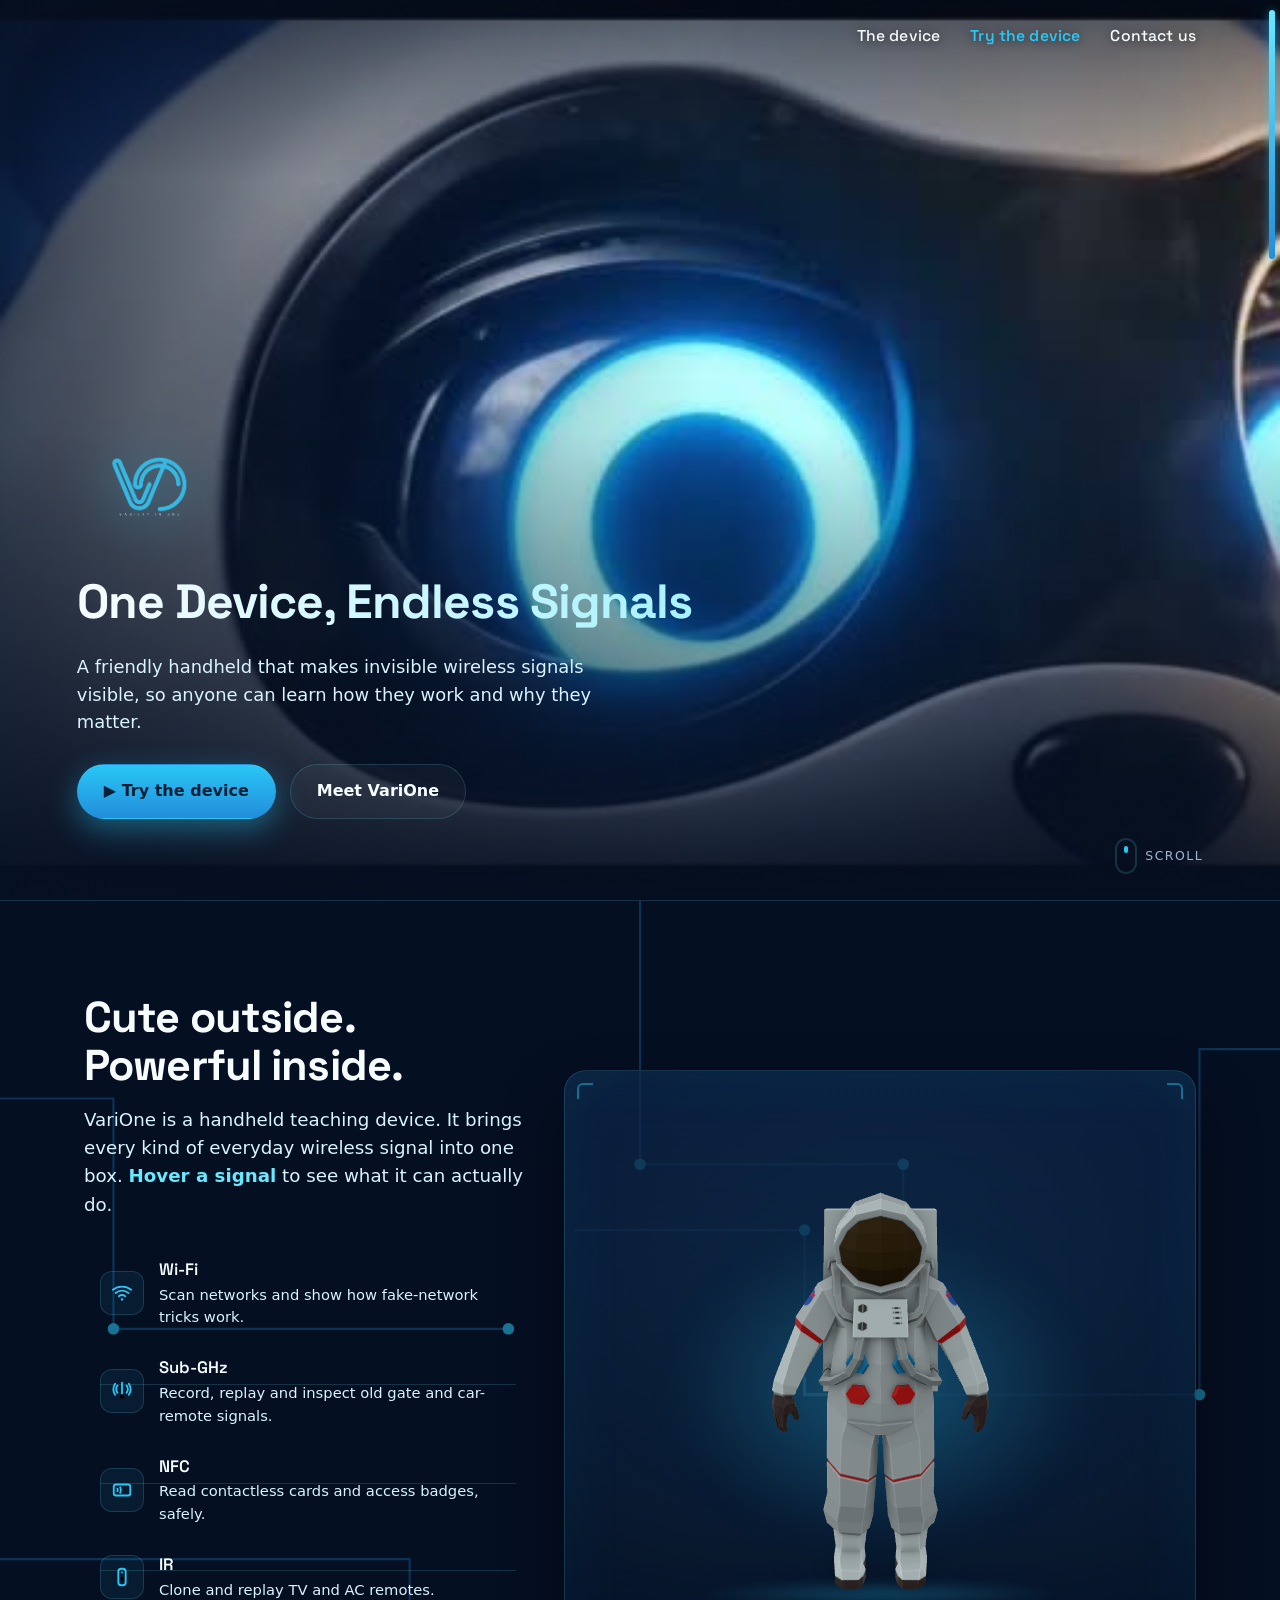
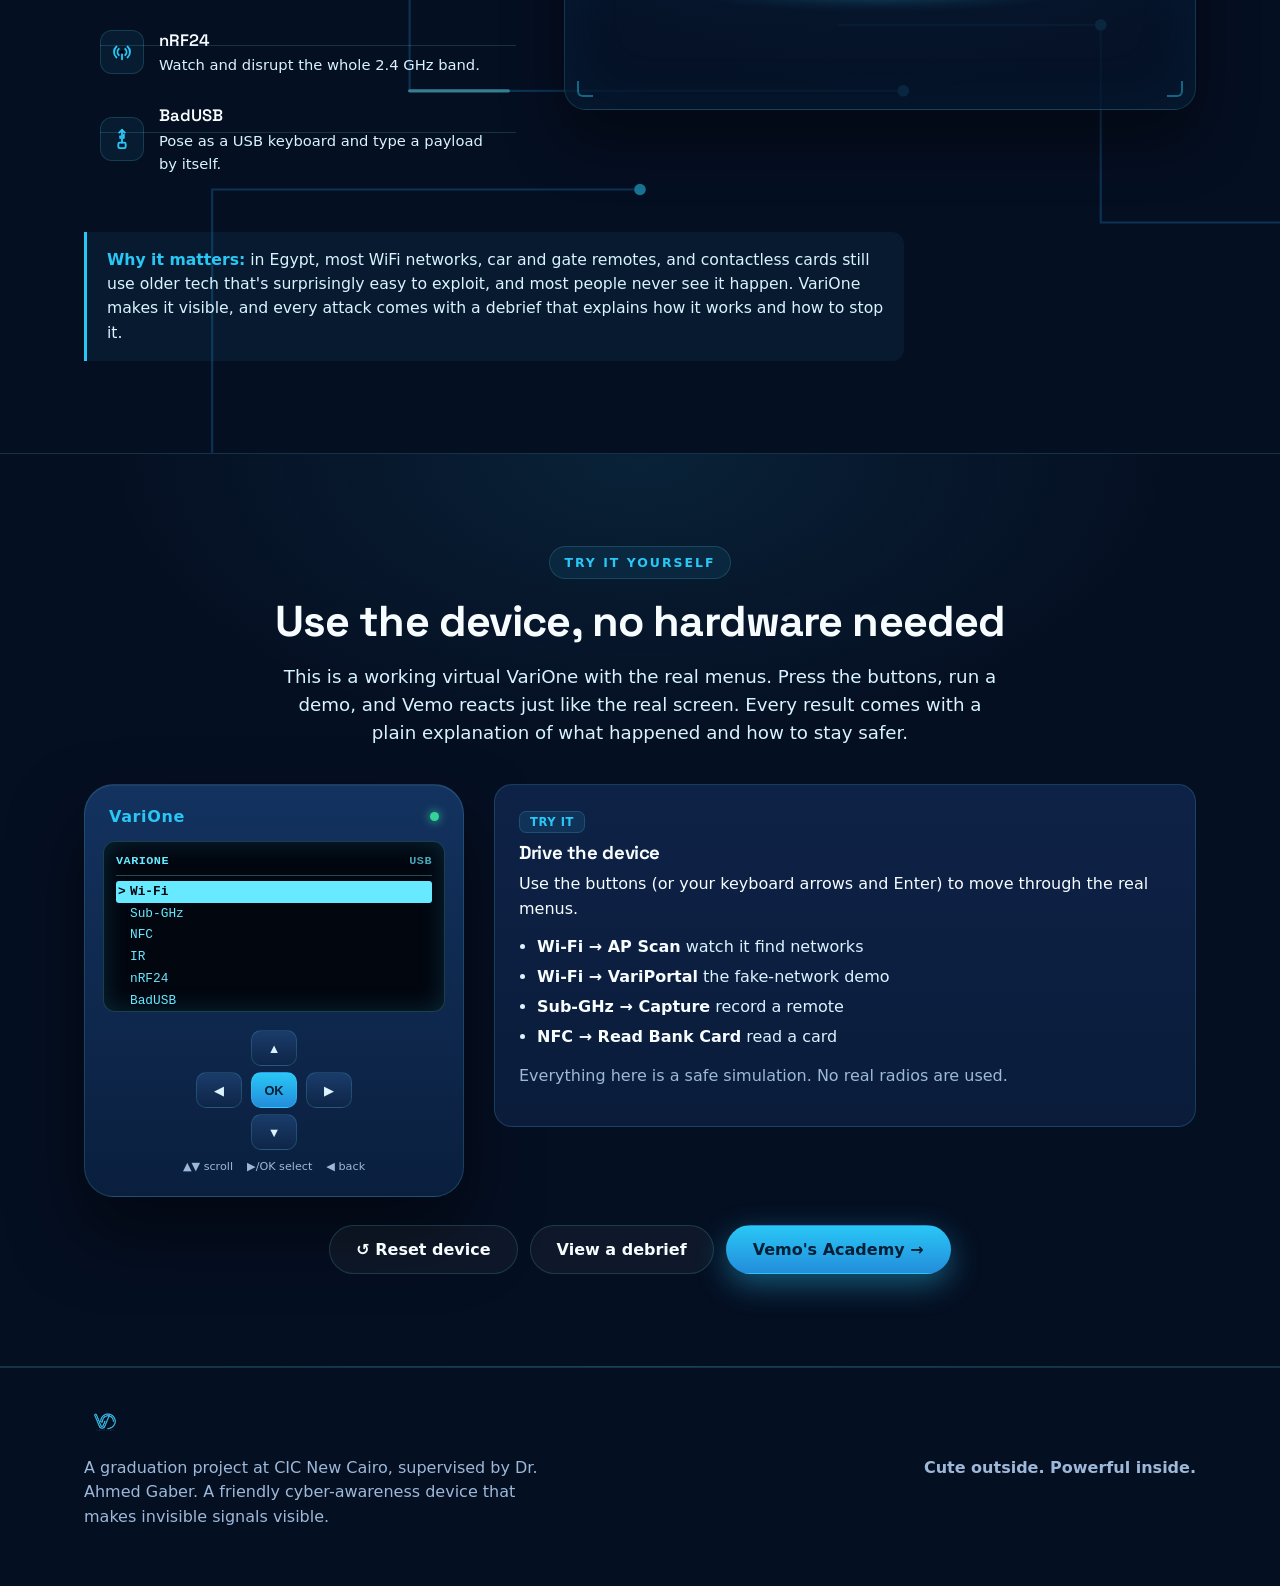
==== index.html @ 0b4d8aa4 "Meet: taller display-case box (640px) so hover panels (Sub-GHz 6 tools) fit cleanly Co-Authored-By: " ====
<!doctype html>
<html lang="en">
  <head>
    <meta charset="UTF-8" />
    <link rel="icon" type="image/png" href="./assets/logo.png" />
    <meta name="viewport" content="width=device-width, initial-scale=1.0" />
    <meta name="description" content="VariOne — a friendly cyber-awareness handheld that makes invisible wireless signals visible. Try the interactive device." />
    <title>VariOne — One Device, Endless Signals</title>
    <script type="module" crossorigin src="./assets/index-CV9FOtAX.js"></script>
    <link rel="stylesheet" crossorigin href="./assets/index-BhIUxTAB.css">
  </head>
  <body>
    <div id="root"></div>
  </body>
</html>
---- assets/index-BhIUxTAB.css ----
@font-face{font-family:Space Grotesk;font-style:normal;font-display:swap;font-weight:400;src:url(./space-grotesk-vietnamese-400-normal-B7xT_GF5.woff2)format("woff2"),url(./space-grotesk-vietnamese-400-normal-BIWiOVfw.woff)format("woff");unicode-range:U+102-103,U+110-111,U+128-129,U+168-169,U+1A0-1A1,U+1AF-1B0,U+300-301,U+303-304,U+308-309,U+323,U+329,U+1EA0-1EF9,U+20AB}@font-face{font-family:Space Grotesk;font-style:normal;font-display:swap;font-weight:400;src:url(./space-grotesk-latin-ext-400-normal-CfP_5XZW.woff2)format("woff2"),url(./space-grotesk-latin-ext-400-normal-DRPE3kg4.woff)format("woff");unicode-range:U+100-2BA,U+2BD-2C5,U+2C7-2CC,U+2CE-2D7,U+2DD-2FF,U+304,U+308,U+329,U+1D00-1DBF,U+1E00-1E9F,U+1EF2-1EFF,U+2020,U+20A0-20AB,U+20AD-20C0,U+2113,U+2C60-2C7F,U+A720-A7FF}@font-face{font-family:Space Grotesk;font-style:normal;font-display:swap;font-weight:400;src:url(./space-grotesk-latin-400-normal-CJ-V5oYT.woff2)format("woff2"),url(./space-grotesk-latin-400-normal-BnQMeOim.woff)format("woff");unicode-range:U+??,U+131,U+152-153,U+2BB-2BC,U+2C6,U+2DA,U+2DC,U+304,U+308,U+329,U+2000-206F,U+20AC,U+2122,U+2191,U+2193,U+2212,U+2215,U+FEFF,U+FFFD}@font-face{font-family:Space Grotesk;font-style:normal;font-display:swap;font-weight:500;src:url(./space-grotesk-vietnamese-500-normal-BmEvtly_.woff2)format("woff2"),url(./space-grotesk-vietnamese-500-normal-BTqKIpxg.woff)format("woff");unicode-range:U+102-103,U+110-111,U+128-129,U+168-169,U+1A0-1A1,U+1AF-1B0,U+300-301,U+303-304,U+308-309,U+323,U+329,U+1EA0-1EF9,U+20AB}@font-face{font-family:Space Grotesk;font-style:normal;font-display:swap;font-weight:500;src:url(./space-grotesk-latin-ext-500-normal-DUe3BAxM.woff2)format("woff2"),url(./space-grotesk-latin-ext-500-normal-3dgZTiw9.woff)format("woff");unicode-range:U+100-2BA,U+2BD-2C5,U+2C7-2CC,U+2CE-2D7,U+2DD-2FF,U+304,U+308,U+329,U+1D00-1DBF,U+1E00-1E9F,U+1EF2-1EFF,U+2020,U+20A0-20AB,U+20AD-20C0,U+2113,U+2C60-2C7F,U+A720-A7FF}@font-face{font-family:Space Grotesk;font-style:normal;font-display:swap;font-weight:500;src:url(./space-grotesk-latin-500-normal-lFbtlQH6.woff2)format("woff2"),url(./space-grotesk-latin-500-normal-CNSSEhBt.woff)format("woff");unicode-range:U+??,U+131,U+152-153,U+2BB-2BC,U+2C6,U+2DA,U+2DC,U+304,U+308,U+329,U+2000-206F,U+20AC,U+2122,U+2191,U+2193,U+2212,U+2215,U+FEFF,U+FFFD}@font-face{font-family:Space Grotesk;font-style:normal;font-display:swap;font-weight:600;src:url(./space-grotesk-vietnamese-600-normal-DUi7WF5p.woff2)format("woff2"),url(./space-grotesk-vietnamese-600-normal-D6zpsUhD.woff)format("woff");unicode-range:U+102-103,U+110-111,U+128-129,U+168-169,U+1A0-1A1,U+1AF-1B0,U+300-301,U+303-304,U+308-309,U+323,U+329,U+1EA0-1EF9,U+20AB}@font-face{font-family:Space Grotesk;font-style:normal;font-display:swap;font-weight:600;src:url(./space-grotesk-latin-ext-600-normal-DxxdqCpr.woff2)format("woff2"),url(./space-grotesk-latin-ext-600-normal-VcznFIpX.woff)format("woff");unicode-range:U+100-2BA,U+2BD-2C5,U+2C7-2CC,U+2CE-2D7,U+2DD-2FF,U+304,U+308,U+329,U+1D00-1DBF,U+1E00-1E9F,U+1EF2-1EFF,U+2020,U+20A0-20AB,U+20AD-20C0,U+2113,U+2C60-2C7F,U+A720-A7FF}@font-face{font-family:Space Grotesk;font-style:normal;font-display:swap;font-weight:600;src:url(./space-grotesk-latin-600-normal-DjKNqYRj.woff2)format("woff2"),url(./space-grotesk-latin-600-normal-BflQw4A9.woff)format("woff");unicode-range:U+??,U+131,U+152-153,U+2BB-2BC,U+2C6,U+2DA,U+2DC,U+304,U+308,U+329,U+2000-206F,U+20AC,U+2122,U+2191,U+2193,U+2212,U+2215,U+FEFF,U+FFFD}@font-face{font-family:Space Grotesk;font-style:normal;font-display:swap;font-weight:700;src:url(./space-grotesk-vietnamese-700-normal-DMty7AZE.woff2)format("woff2"),url(./space-grotesk-vietnamese-700-normal-Duxec5Rn.woff)format("woff");unicode-range:U+102-103,U+110-111,U+128-129,U+168-169,U+1A0-1A1,U+1AF-1B0,U+300-301,U+303-304,U+308-309,U+323,U+329,U+1EA0-1EF9,U+20AB}@font-face{font-family:Space Grotesk;font-style:normal;font-display:swap;font-weight:700;src:url(./space-grotesk-latin-ext-700-normal-BQnZhY3m.woff2)format("woff2"),url(./space-grotesk-latin-ext-700-normal-HVCqSBdx.woff)format("woff");unicode-range:U+100-2BA,U+2BD-2C5,U+2C7-2CC,U+2CE-2D7,U+2DD-2FF,U+304,U+308,U+329,U+1D00-1DBF,U+1E00-1E9F,U+1EF2-1EFF,U+2020,U+20A0-20AB,U+20AD-20C0,U+2113,U+2C60-2C7F,U+A720-A7FF}@font-face{font-family:Space Grotesk;font-style:normal;font-display:swap;font-weight:700;src:url(./space-grotesk-latin-700-normal-RjhwGPKo.woff2)format("woff2"),url(./space-grotesk-latin-700-normal-CwsQ-cCU.woff)format("woff");unicode-range:U+??,U+131,U+152-153,U+2BB-2BC,U+2C6,U+2DA,U+2DC,U+304,U+308,U+329,U+2000-206F,U+20AC,U+2122,U+2191,U+2193,U+2212,U+2215,U+FEFF,U+FFFD}:root{--navy:#0b2e63;--visor:#102b5c;--cyan:#29c7f6;--cyan-soft:#67e9ff;--blue:#238ddb;--pale:#d9f3ff;--white:#f7fcff;--bg:#050f22;--bg-2:#0a1c3a;--card:#0e2247;--line:#67e9ff29;--muted:#9db8d8;--ok:#34d399;--bad:#f87171;--warn:#fbbf24;--radius:18px;--maxw:1160px;--font:"Segoe UI", system-ui, -apple-system, Roboto, Helvetica, Arial, sans-serif;--display:"Space Grotesk", "Segoe UI", system-ui, sans-serif;--mono:"Cascadia Code", "Consolas", ui-monospace, monospace}*{box-sizing:border-box}html{scroll-behavior:smooth}body{font-family:var(--font);color:var(--white);background:var(--bg);-webkit-font-smoothing:antialiased;margin:0;line-height:1.55}a{color:var(--cyan);text-decoration:none}a:hover{color:var(--cyan-soft)}h1,h2,h3{font-family:var(--display);letter-spacing:-.02em;margin:0 0 .4em;font-weight:700;line-height:1.12}h1{font-size:clamp(2.4rem,6vw,4.4rem)}h2{font-size:clamp(1.7rem,3.6vw,2.7rem)}p{margin:0 0 1em}.wrap{max-width:var(--maxw);margin:0 auto;padding:0 24px}.section{padding:92px 0;position:relative}.eyebrow{letter-spacing:.16em;text-transform:uppercase;color:var(--cyan);border:1px solid var(--line);background:#29c7f614;border-radius:999px;margin-bottom:18px;padding:6px 14px;font-size:.78rem;font-weight:800;display:inline-block}.lead{color:var(--pale);max-width:62ch;font-size:1.14rem}.muted{color:var(--muted)}.btn{cursor:pointer;border:1px solid #0000;border-radius:999px;align-items:center;gap:9px;padding:14px 26px;font-family:inherit;font-size:1rem;font-weight:800;transition:transform .12s,box-shadow .12s,background .12s,border-color .12s;display:inline-flex}.btn:active{transform:translateY(1px)}.btn--primary{background:linear-gradient(180deg, var(--cyan), var(--blue));color:#042036;box-shadow:0 10px 30px #29c7f666}.btn--primary:hover{transform:translateY(-1px);box-shadow:0 14px 40px #29c7f68c}.btn--ghost{color:var(--white);border-color:var(--line);background:#ffffff0a}.btn--ghost:hover{border-color:var(--cyan);color:var(--cyan)}.card{background:linear-gradient(180deg, var(--card), var(--bg-2));border:1px solid var(--line);border-radius:var(--radius);padding:24px}.tag{letter-spacing:.05em;color:var(--cyan);border:1px solid var(--line);text-transform:uppercase;background:#29c7f61a;border-radius:7px;padding:3px 10px;font-size:.72rem;font-weight:800}.center{text-align:center}.reveal{opacity:0;transition:opacity .7s,transform .7s;transform:translateY(24px)}.reveal.in{opacity:1;transform:none}html{scrollbar-width:none;-ms-overflow-style:none}::-webkit-scrollbar{width:0;height:0;display:none}::-webkit-scrollbar-thumb{background:linear-gradient(180deg, var(--cyan), var(--blue));background-clip:padding-box;border:3px solid #0000;border-radius:999px}::-webkit-scrollbar-thumb:hover{background:linear-gradient(180deg, var(--cyan-soft), var(--cyan));background-clip:padding-box}.hero{background:var(--bg);align-items:flex-end;min-height:100svh;display:flex;position:relative;overflow:hidden}.hero-video{object-fit:cover;object-position:center;z-index:0;width:100%;height:100%;position:absolute;inset:0}.hero-veil{z-index:1;background:linear-gradient(#050f2299 0%,#0000 20% 48%,#050f22eb 100%),linear-gradient(90deg,#050f22bf 0%,#0000 55%);position:absolute;inset:0}.hero-grain{z-index:1;pointer-events:none;opacity:.08;mix-blend-mode:overlay;background-image:url("data:image/svg+xml,%3Csvg xmlns='http://www.w3.org/2000/svg' width='140' height='140'%3E%3Cfilter id='n'%3E%3CfeTurbulence type='fractalNoise' baseFrequency='0.9' numOctaves='2' stitchTiles='stitch'/%3E%3C/filter%3E%3Crect width='100%25' height='100%25' filter='url(%23n)'/%3E%3C/svg%3E");background-size:140px 140px;position:absolute;inset:0}.hero-inner{z-index:2;width:100%;padding:0 6vw 9vh;position:relative}.hero-logo{filter:drop-shadow(0 6px 26px #29c7f673);width:auto;height:clamp(54px,9vw,96px);margin-bottom:22px}.hero-tagline{font-family:var(--display);letter-spacing:-.02em;background:linear-gradient(90deg, var(--white), var(--cyan-soft));color:#0000;-webkit-background-clip:text;background-clip:text;margin:0 0 14px;font-size:clamp(1.6rem,4.4vw,3rem);font-weight:700}.hero-sub{max-width:46ch;color:var(--pale);margin-bottom:28px;font-size:1.12rem}.hero-actions{flex-wrap:wrap;gap:14px;display:flex}.hero-scroll{z-index:2;color:var(--muted);letter-spacing:.12em;text-transform:uppercase;align-items:center;gap:8px;font-size:.78rem;display:inline-flex;position:absolute;bottom:26px;left:auto;right:6vw;transform:none}.hero-scroll span{border:2px solid var(--line);border-radius:12px;width:22px;height:36px;position:relative}.hero-scroll span:after{content:"";background:var(--cyan);border-radius:2px;width:4px;height:7px;animation:1.6s ease-in-out infinite scrolldot;position:absolute;top:6px;left:50%;transform:translate(-50%)}@keyframes scrolldot{0%,to{opacity:0;transform:translate(-50%)}50%{opacity:1;transform:translate(-50%,10px)}}.signal-bg{z-index:0;pointer-events:none;position:absolute;inset:0;overflow:hidden}.bg-canvas{width:100%;height:100%;position:absolute;inset:0}.bg-grid{background-image:radial-gradient(circle,#67e9ff24 1px,#0000 1.6px);background-size:26px 26px;position:absolute;inset:0;-webkit-mask-image:radial-gradient(130% 100% at 70% 45%,#000 30%,#0000 80%);mask-image:radial-gradient(130% 100% at 70% 45%,#000 30%,#0000 80%)}.bg-grid-spot{background:radial-gradient(440px 320px at 72% 45%,#29c7f629,#0000 70%);animation:6s ease-in-out infinite bgspot;position:absolute;inset:0}@keyframes bgspot{0%,to{opacity:.55}50%{opacity:1}}.bg-aurora{position:absolute;inset:0}.bg-aurora .blob{filter:blur(72px);opacity:.5;border-radius:50%;position:absolute}.bg-aurora .b1{background:radial-gradient(circle,#29c7f680,#0000 60%);width:480px;height:480px;animation:17s ease-in-out infinite bgfloat1;top:0%;left:52%}.bg-aurora .b2{background:radial-gradient(circle,#238ddb8c,#0000 60%);width:440px;height:440px;animation:21s ease-in-out infinite bgfloat2;top:38%;left:6%}.bg-aurora .b3{background:radial-gradient(circle,#67e9ff66,#0000 60%);width:380px;height:380px;animation:19s ease-in-out infinite bgfloat3;top:50%;left:72%}@keyframes bgfloat1{0%,to{transform:translate(0)}50%{transform:translate(-50px,40px)}}@keyframes bgfloat2{0%,to{transform:translate(0)}50%{transform:translate(60px,-30px)}}@keyframes bgfloat3{0%,to{transform:translate(0)}50%{transform:translate(-40px,-50px)}}.bg-circuit{width:100%;height:100%;color:var(--blue);opacity:.55;position:absolute;inset:0}.bg-circuit-pulse path{stroke-dasharray:60 600;stroke-dashoffset:0;opacity:.9;animation:4.5s linear infinite bgflow}.bg-circuit-pulse path:nth-child(2){animation-delay:1.4s}.bg-circuit-pulse path:nth-child(3){animation-delay:2.6s}@keyframes bgflow{to{stroke-dashoffset:-660px}}@media (prefers-reduced-motion:reduce){.bg-grid-spot,.bg-aurora .blob,.bg-circuit-pulse path{animation:none}}.bg-switch{z-index:80;-webkit-backdrop-filter:blur(10px);backdrop-filter:blur(10px);border:1px solid var(--line);background:#050f22d9;border-radius:999px;align-items:center;gap:8px;padding:7px 10px 7px 14px;font-size:.82rem;display:flex;position:fixed;bottom:18px;left:18px;box-shadow:0 12px 30px #0006}.bg-switch>span{color:var(--muted);font-weight:600}.bg-switch button{cursor:pointer;text-transform:capitalize;color:var(--pale);background:0 0;border:1px solid #0000;border-radius:999px;padding:5px 12px;font-family:inherit;font-size:.82rem;font-weight:600;transition:background .15s,color .15s,border-color .15s}.bg-switch button:hover{color:var(--cyan)}.bg-switch button.on{background:linear-gradient(180deg, var(--cyan), var(--blue));color:#042036}.meet{border-top:1px solid var(--line);position:relative;overflow:hidden}.meet>.wrap{z-index:1;position:relative}.meet-inner{align-items:center;gap:40px;display:grid}@media (width>=940px){.meet-inner{grid-template-columns:.82fr 1.18fr}}.meet-copy h2{margin-bottom:16px}.meet-copy .lead strong{color:var(--cyan-soft);font-weight:600}.signals{gap:2px;margin:26px 0 0;padding:0;list-style:none;display:grid}.sig-row{cursor:pointer;border-left:2px solid #0000;align-items:center;gap:15px;padding:12px 8px 12px 14px;transition:border-color .2s;display:flex}.sig-row+.sig-row:after{content:"";background:var(--line);height:1px;margin-top:-13px;position:absolute;left:14px;right:8px}.sig-row{position:relative}.sig-row:hover,.sig-row.is-active{border-left-color:var(--cyan)}.sig-ico{width:44px;height:44px;color:var(--cyan);border:1px solid var(--line);background:#29c7f612;border-radius:12px;flex:none;place-items:center;transition:color .2s,background .2s,box-shadow .2s;display:grid}.sig-row.is-active .sig-ico,.sig-row:hover .sig-ico{color:var(--cyan-soft);background:#29c7f629;box-shadow:0 0 18px #29c7f652}.sig-body{flex-direction:column;gap:1px;min-width:0;display:flex}.sig-name{font-family:var(--display);align-items:center;gap:9px;font-size:1.04rem;font-weight:600;transition:color .2s;display:inline-flex}.sig-row.is-active .sig-name,.sig-row:hover .sig-name{color:var(--cyan-soft)}.sig-soon{text-transform:uppercase;letter-spacing:.08em;font-size:.6rem;font-family:var(--font);color:var(--warn);border:1px solid #fbbf2466;border-radius:5px;padding:1px 6px}.sig-text{color:var(--pale);font-size:.92rem}.sig-arrow{color:var(--cyan);opacity:0;margin-left:auto;font-size:1.4rem;transition:opacity .2s,transform .2s;transform:translate(-6px)}.sig-row.is-active .sig-arrow,.sig-row:hover .sig-arrow{opacity:1;transform:none}.meet-stage{perspective:1100px;border:1px solid var(--line);background:radial-gradient(120% 90% at 50% 35%,#29c7f614,#0000 70%),linear-gradient(#0c2042b8,#061226d1);border-radius:22px;place-items:center;min-height:640px;padding:26px;display:grid;position:relative;overflow:hidden;box-shadow:inset 0 0 70px #29c7f60f,0 30px 60px #00000073}.meet-glow{filter:blur(22px);z-index:0;background:radial-gradient(#29c7f64d,#0000 70%);width:66%;height:48%;position:absolute}.box-tag{z-index:4;font-family:var(--display);letter-spacing:.12em;text-transform:uppercase;color:var(--cyan);border:1px solid var(--line);background:#050f2280;border-radius:6px;padding:3px 9px;font-size:.66rem;font-weight:600;position:absolute;top:14px;left:16px}.box-corner{z-index:2;border:2px solid var(--cyan);opacity:.45;width:16px;height:16px;position:absolute}.box-corner.tl{border-bottom:0;border-right:0;border-top-left-radius:6px;top:12px;left:12px}.box-corner.tr{border-bottom:0;border-left:0;border-top-right-radius:6px;top:12px;right:12px}.box-corner.bl{border-top:0;border-right:0;border-bottom-left-radius:6px;bottom:12px;left:12px}.box-corner.br{border-top:0;border-left:0;border-bottom-right-radius:6px;bottom:12px;right:12px}.box-platform{z-index:0;filter:blur(5px);background:radial-gradient(#29c7f647,#0000 72%);border-radius:50%;width:58%;height:26px;position:absolute;bottom:16%;left:50%;transform:translate(-50%)}.meet-device{z-index:1;filter:drop-shadow(0 30px 50px #0000008c);width:min(440px,92%);height:auto;transform-style:preserve-3d;transition:transform .25s,opacity .35s,filter .35s;animation:6s ease-in-out infinite meetfloat;position:relative}.meet-device.is-ghost{opacity:.1;filter:blur(4px)saturate(.5);animation:none;transform:none!important}@keyframes meetfloat{0%,to{translate:0}50%{translate:0 -14px}}.device3d{z-index:1;--poster-color:transparent;background:0 0;width:100%;height:440px;transition:opacity .35s,filter .35s;position:relative}.device3d.is-ghost{opacity:.1;filter:blur(3px);pointer-events:none}.skeleton{z-index:3;opacity:0;pointer-events:none;flex-direction:column;justify-content:center;gap:4px;padding:20px 16px;transition:opacity .3s,transform .3s;display:flex;position:absolute;inset:0;overflow-y:auto;transform:translate(22px)scale(.98)}.skeleton.is-open{opacity:1;pointer-events:auto;transform:none}.sk-head{align-items:center;gap:12px;padding:0 6px 14px;display:flex}.sk-ico{color:var(--cyan);border:1px solid var(--cyan);background:#29c7f614;border-radius:11px;place-items:center;width:40px;height:40px;display:grid}.sk-title{font-family:var(--display);font-size:1.45rem;font-weight:700}.sk-count{text-transform:uppercase;letter-spacing:.08em;color:var(--cyan);border:1px solid var(--line);border-radius:999px;margin-left:auto;padding:3px 11px;font-size:.7rem}.sk-list{gap:9px;margin:0;padding:0;list-style:none;display:grid}.sk-item{background:linear-gradient(#29c7f612,#29c7f605);border:1px solid #67e9ff4d;border-radius:12px;align-items:flex-start;gap:12px;padding:11px 14px;display:flex}.skeleton.is-open .sk-item{animation:.4s both skin}.skeleton.is-open .sk-item:nth-child(2){animation-delay:50ms}.skeleton.is-open .sk-item:nth-child(3){animation-delay:.1s}.skeleton.is-open .sk-item:nth-child(4){animation-delay:.15s}.skeleton.is-open .sk-item:nth-child(5){animation-delay:.2s}@keyframes skin{0%{opacity:0;transform:translateY(10px)}to{opacity:1;transform:none}}.sk-node{background:var(--cyan);width:9px;height:9px;box-shadow:0 0 8px var(--cyan);border-radius:50%;flex:none;margin-top:6px}.sk-name{font-family:var(--display);flex-wrap:wrap;align-items:center;gap:8px;font-size:.98rem;font-weight:600;display:flex}.sk-desc{color:var(--pale);margin-top:2px;font-size:.86rem;display:block}.sk-tag{text-transform:uppercase;letter-spacing:.06em;color:var(--cyan);border:1px solid var(--line);font-size:.56rem;font-family:var(--font);border-radius:5px;padding:1px 6px}.sk-tag--soon{color:var(--warn);border-color:#fbbf2466}.why{border-left:3px solid var(--cyan);max-width:820px;color:var(--pale);background:#29c7f60f;border-radius:0 12px 12px 0;margin-top:44px;padding:16px 20px;font-size:.98rem}.why strong{color:var(--cyan)}.sim{width:100%}.sim-stage{align-items:start;gap:30px;display:grid}@media (width>=900px){.sim-stage{grid-template-columns:380px 1fr}}.device{border:1px solid var(--line);background:linear-gradient(#13325f,#0a1f3e);border-radius:30px;width:380px;max-width:100%;margin:0 auto;padding:18px 18px 20px;box-shadow:0 36px 70px #00000080,inset 0 1px #ffffff0f}.device-top{justify-content:space-between;align-items:center;padding:2px 6px 12px;display:flex}.device-brand{letter-spacing:.04em;color:var(--cyan);font-weight:800}.device-led{background:var(--ok);width:9px;height:9px;box-shadow:0 0 10px var(--ok);border-radius:50%}.oled{aspect-ratio:128/64;color:var(--cyan-soft);font-family:var(--mono);background:#02060f;border:1px solid #67e9ff40;border-radius:12px;padding:10px 12px;overflow:hidden;box-shadow:inset 0 0 24px #29c7f62e}.oled-inner{flex-direction:column;height:100%;display:flex}.oled-header{text-transform:uppercase;letter-spacing:.04em;border-bottom:1px solid #67e9ff4d;justify-content:space-between;margin-bottom:5px;padding-bottom:4px;font-size:.74rem;font-weight:700;display:flex}.oled-batt{opacity:.7}.oled-list{margin:0;padding:0;font-size:.8rem;list-style:none}.oled-list li{border-radius:3px;align-items:center;gap:4px;padding:1px 2px;display:flex}.oled-list li .caret{width:8px}.oled-list li.sel{background:var(--cyan-soft);color:#02060f;font-weight:700}.oled-soon{opacity:.6;margin-left:auto;font-size:.6rem}.oled-list li.sel .oled-soon{opacity:.8}.oled-demo{align-items:center;gap:8px;height:100%;display:flex}.oled-vemo{flex:none}.oled-body{flex:1;min-width:0}.oled-line{white-space:nowrap;text-overflow:ellipsis;font-size:.8rem;overflow:hidden}.oled-barsrow{gap:8px;margin-top:4px;display:flex}.oled-bars{align-items:flex-end;gap:2px;display:inline-flex}.oled-bars span{background:#67e9ff40;border-radius:1px;width:3px}.oled-bars span.on{background:var(--cyan-soft)}.oled-wave{width:100%;height:24px;margin-top:4px}.pad{width:168px;height:120px;margin:18px auto 8px;position:relative}.pad-btn{border:1px solid var(--line);color:var(--pale);cursor:pointer;background:linear-gradient(#1a3c6b,#0e2547);border-radius:10px;justify-content:center;align-items:center;width:46px;height:36px;font-size:.8rem;transition:background .1s,transform 60ms;display:flex;position:absolute}.pad-btn:hover{color:#fff;background:linear-gradient(#24508c,#143058)}.pad-btn:active{transform:translateY(1px)scale(.97)}.pad-btn.up{top:0;left:61px}.pad-btn.left{top:42px;left:6px}.pad-btn.ok{background:linear-gradient(180deg, var(--cyan), var(--blue));color:#042036;font-weight:800;top:42px;left:61px}.pad-btn.right{top:42px;left:116px}.pad-btn.down{top:84px;left:61px}.pad-legend{color:var(--muted);justify-content:center;gap:14px;font-size:.7rem;display:flex}.lesson h3{margin-top:10px}.l-label{text-transform:uppercase;letter-spacing:.08em;color:var(--cyan);margin-bottom:2px;font-size:.72rem;display:block}.l-ok{color:var(--ok)}.lesson p{margin-bottom:14px}.lesson--idle .howto{color:var(--pale);margin:4px 0 14px;padding-left:18px}.lesson--idle .howto li{margin-bottom:5px}.lesson--idle .howto b{color:var(--white)}.lesson-actions{flex-wrap:wrap;gap:10px;margin-top:4px;display:flex}.btn--sm{padding:9px 16px;font-size:.88rem}.sim-actions{flex-wrap:wrap;justify-content:center;gap:12px;margin-top:28px;display:flex}@media (width<=560px){.sim-actions{flex-direction:column}.sim-actions .btn{justify-content:center;width:100%}}.scrollthumb{z-index:60;background:linear-gradient(180deg, var(--cyan-soft), var(--blue));cursor:grab;border-radius:999px;width:6px;transition:width .12s,opacity .2s;position:fixed;right:5px;box-shadow:0 0 10px #29c7f680}.scrollthumb:hover{width:8px}.scrollthumb:active{cursor:grabbing;width:8px}.has-cursor,.has-cursor *{cursor:none!important}.cursor{pointer-events:none;z-index:9999;position:fixed;inset:0}.cursor>div{pointer-events:none;opacity:1;transition:opacity .2s;position:fixed;top:0;left:0}.cur-hidden .cursor>div{opacity:0}.cur-dot{transform:translate(calc(var(--cx,-100px) - 50%), calc(var(--cy,-100px) - 50%))}.cur-ring,.cur-reticle{transform:translate(calc(var(--rx,-100px) - 50%), calc(var(--ry,-100px) - 50%))}.cur-dot,.cur-ring,.cur-reticle{display:none}.cursor--ring .cur-dot,.cursor--ring .cur-ring,.cursor--orb .cur-ring,.cursor--reticle .cur-reticle,.cursor--reticle .cur-dot{display:block}.cur-dot{background:var(--cyan-soft);width:8px;height:8px;box-shadow:0 0 8px var(--cyan), 0 0 16px #29c7f6b3;border-radius:50%}.cursor--ring .cur-ring{border:1.5px solid var(--cyan);border-radius:50%;width:36px;height:36px;transition:width .18s,height .18s,border-color .18s;box-shadow:0 0 12px #29c7f68c,inset 0 0 10px #29c7f640}.cur-hover.has-cursor .cursor--ring .cur-ring{border-color:var(--cyan-soft);width:56px;height:56px}.cur-down.has-cursor .cursor--ring .cur-ring{width:28px;height:28px}.cursor--orb .cur-ring{background:radial-gradient(circle, var(--cyan-soft) 0%, #29c7f673 45%, transparent 72%);border:0;border-radius:50%;width:22px;height:22px;transition:width .18s,height .18s;box-shadow:0 0 20px #29c7f6d9,0 0 40px #29c7f680}.cur-hover.has-cursor .cursor--orb .cur-ring{width:36px;height:36px}.cur-down.has-cursor .cursor--orb .cur-ring{width:16px;height:16px}.cur-reticle{width:46px;height:46px}.cur-reticle svg{fill:none;width:100%;height:100%;stroke:var(--cyan);stroke-width:3px;stroke-linecap:round;filter:drop-shadow(0 0 5px #29c7f6b3);transition:transform .2s,stroke .2s;animation:7s linear infinite cur-spin}.cursor--reticle .cur-dot{width:5px;height:5px}.cur-hover.has-cursor .cursor--reticle svg{stroke:var(--cyan-soft);animation-play-state:paused;transform:scale(.78)}.cur-down.has-cursor .cursor--reticle svg{transform:scale(.6)}@keyframes cur-spin{to{transform:rotate(360deg)}}@media (prefers-reduced-motion:reduce){.cur-reticle svg{animation:none}}.cursor-switch{z-index:80;-webkit-backdrop-filter:blur(10px);backdrop-filter:blur(10px);border:1px solid var(--line);background:#050f22d9;border-radius:999px;align-items:center;gap:8px;padding:7px 10px 7px 14px;font-size:.82rem;display:flex;position:fixed;bottom:18px;right:18px;box-shadow:0 12px 30px #0006}.cursor-switch>span{color:var(--muted);font-weight:600}.cursor-switch button{cursor:none;color:var(--pale);background:0 0;border:1px solid #0000;border-radius:999px;padding:5px 12px;font-family:inherit;font-size:.82rem;font-weight:600;transition:background .15s,color .15s}.cursor-switch button:hover{color:var(--cyan)}.cursor-switch button.on{background:linear-gradient(180deg, var(--cyan), var(--blue));color:#042036}.modal-backdrop{z-index:100;-webkit-backdrop-filter:blur(8px);background:#030914b8;place-items:center;padding:24px;animation:.18s modal-fade;display:grid;position:fixed;inset:0}@keyframes modal-fade{0%{opacity:0}to{opacity:1}}.modal{background:linear-gradient(180deg, var(--card), var(--bg-2));border:1px solid var(--line);border-radius:var(--radius);width:100%;max-width:440px;padding:30px 28px 26px;animation:.22s cubic-bezier(.2,.8,.2,1) modal-rise;position:relative;box-shadow:0 30px 80px #0000008c,0 0 0 1px #29c7f614}@keyframes modal-rise{0%{opacity:0;transform:translateY(16px)scale(.98)}to{opacity:1;transform:none}}.modal-close{width:32px;height:32px;color:var(--muted);cursor:pointer;background:0 0;border:1px solid #0000;border-radius:999px;place-items:center;font-size:1.5rem;line-height:1;transition:color .12s,border-color .12s,background .12s;display:grid;position:absolute;top:14px;right:16px}.modal-close:hover{color:var(--cyan);border-color:var(--line);background:#29c7f614}.contact-title{margin:14px 0 6px}.contact-sub{margin:0 0 20px;font-size:.95rem}.contact-form{flex-direction:column;gap:14px;display:flex}.field{flex-direction:column;gap:6px;display:flex}.field>span{color:var(--pale);letter-spacing:.01em;font-size:.8rem;font-weight:700}.field input,.field textarea{width:100%;color:var(--white);border:1px solid var(--line);background:#ffffff0a;border-radius:12px;padding:12px 14px;font-family:inherit;font-size:.98rem;transition:border-color .14s,box-shadow .14s,background .14s}.field textarea{resize:vertical;min-height:84px}.field input::placeholder,.field textarea::placeholder{color:#9db8d899}.field input:focus,.field textarea:focus{border-color:var(--cyan);background:#29c7f60f;outline:none;box-shadow:0 0 0 3px #29c7f62e}.contact-submit{justify-content:center;width:100%;margin-top:4px}.contact-note{text-align:center;margin:2px 0 0;font-size:.78rem}.contact-error{text-align:center;color:var(--bad);margin:2px 0 0;font-size:.85rem}.hp-field{opacity:0;pointer-events:none;width:1px;height:1px;position:absolute!important;left:-9999px!important}.contact-done{text-align:center;padding:8px 4px 4px}.contact-done h3{margin:14px 0 10px}.contact-done p{margin-bottom:22px}@media (width<=520px){.modal{padding:26px 20px 22px}}.db{background:linear-gradient(180deg, var(--card), var(--bg-2));border:1px solid var(--line);border-radius:var(--radius);width:100%;max-width:560px;max-height:86vh;padding:28px 28px 22px;animation:.22s cubic-bezier(.2,.8,.2,1) modal-rise;position:relative;overflow-y:auto;box-shadow:0 30px 80px #0000008c}.db-head{margin-bottom:16px}.db-badge{letter-spacing:.05em;color:var(--ok);text-transform:uppercase;background:#34d3991f;border:1px solid #34d3994d;border-radius:7px;padding:4px 11px;font-size:.72rem;font-weight:800;display:inline-block}.db-sub{color:var(--muted);margin:12px 0 0;font-size:.95rem}.db-picker{border-bottom:1px solid var(--line);flex-wrap:wrap;gap:8px;margin-bottom:20px;padding-bottom:16px;display:flex}.db-tab{color:var(--muted);border:1px solid var(--line);cursor:pointer;background:#ffffff0a;border-radius:999px;padding:7px 14px;font-family:inherit;font-size:.82rem;font-weight:700;transition:color .12s,border-color .12s,background .12s}.db-tab:hover{color:var(--cyan);border-color:var(--cyan)}.db-tab.is-active{color:#042036;background:linear-gradient(180deg, var(--cyan), var(--blue));border-color:#0000}.db-feature{color:var(--cyan-soft);margin:0 0 4px}.db-vector{color:var(--muted);margin-bottom:18px;font-size:.9rem;font-style:italic;display:inline-block}.db-h{font-family:var(--display);color:var(--white);margin:18px 0 8px;font-size:1.05rem}.db-body p{color:var(--pale);line-height:1.6}.db-tips{margin:0;padding-left:20px}.db-tips li{color:var(--pale);margin-bottom:8px;line-height:1.55}.db-closing{border-left:3px solid var(--cyan);color:var(--white);background:#29c7f60f;border-radius:8px;margin-top:18px;padding:14px 16px;font-size:.96rem}.db-foot{color:var(--muted);opacity:.8;margin-top:18px;font-size:.76rem}@media (width<=560px){.db{padding:24px 18px 18px}}.nav{z-index:30;background:0 0;border:0;position:absolute;top:0;left:0;right:0}.nav-inner{justify-content:flex-end;align-items:center;gap:30px;height:72px;display:flex}.nav-link{font-family:var(--display);color:var(--white);letter-spacing:.01em;text-shadow:0 1px 10px #0000008c;font-size:.98rem;font-weight:500;transition:color .15s}.nav-link--btn{cursor:pointer;background:0 0;border:none;padding:0}.nav-link:hover{color:var(--cyan)}.nav-link--cta{color:var(--cyan);font-weight:600}.nav-link--cta:hover{color:var(--cyan-soft)}.sim-section{border-top:1px solid var(--line);border-bottom:1px solid var(--line);background:radial-gradient(760px 420px at 50% 0,#29c7f61a,#0000 70%)}.footer{border-top:1px solid var(--line);padding:40px 0}.footer-inner{flex-wrap:wrap;justify-content:space-between;align-items:center;gap:20px;display:flex}.footer-logo{width:auto;height:28px}.footer-tag{font-weight:700}
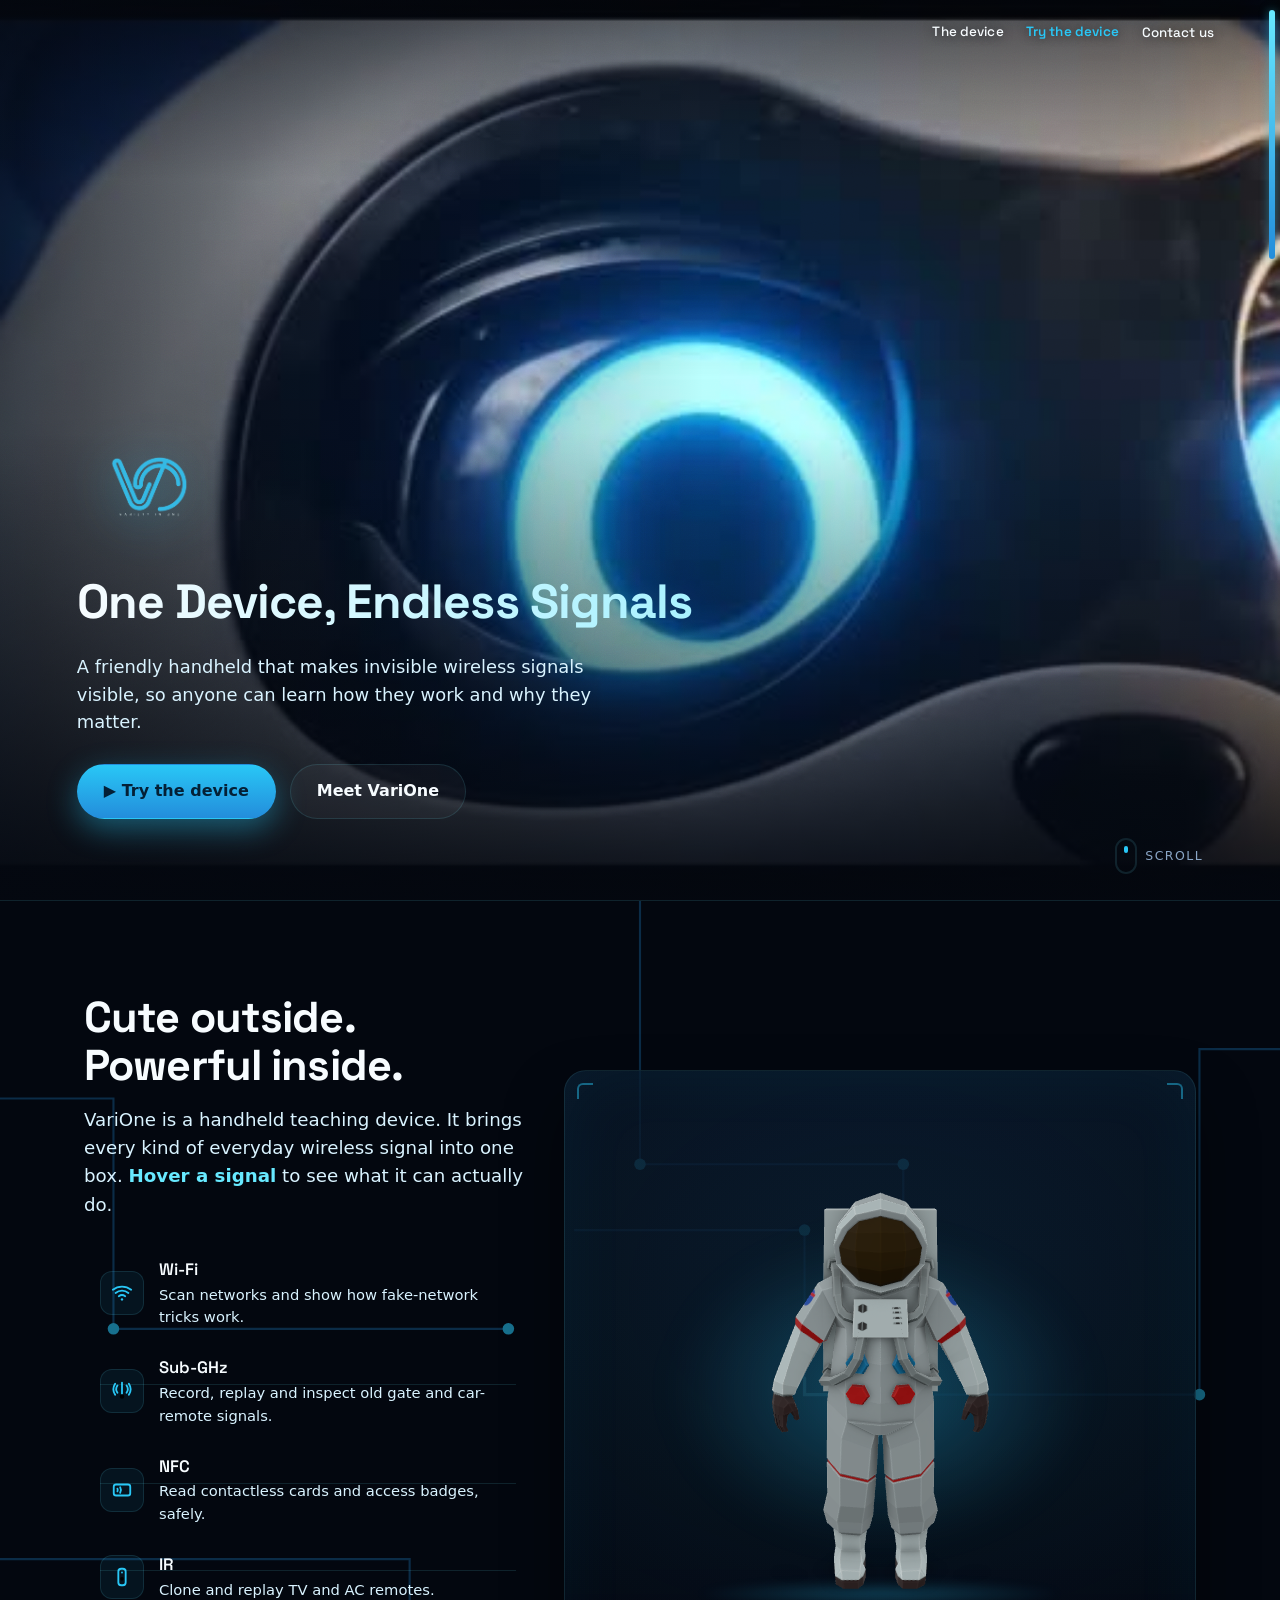
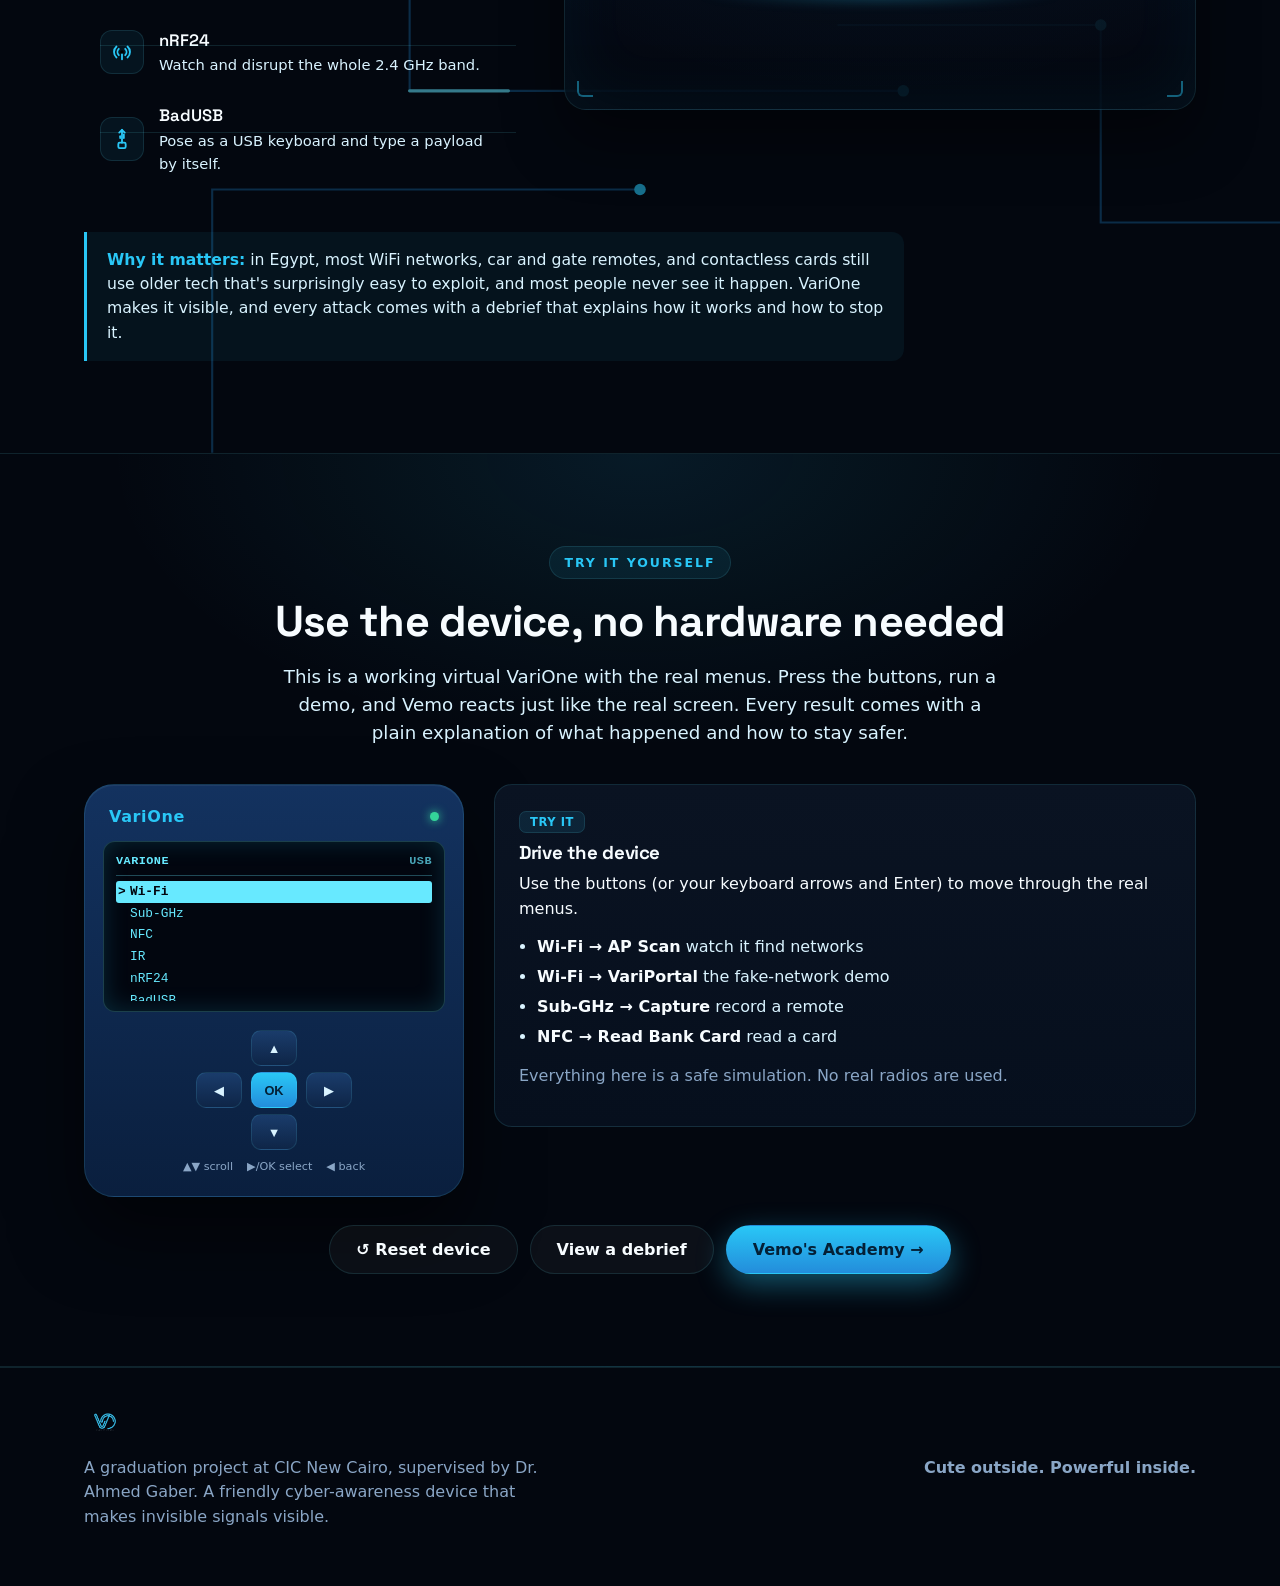
==== commit e4903fab: "Mobile pass + polish: pixel cursors, darker palette, companion home-link, responsive Meet (accordion" ====
--- a/index.html
+++ b/index.html
@@ -6,8 +6,8 @@
     <meta name="viewport" content="width=device-width, initial-scale=1.0" />
     <meta name="description" content="VariOne — a friendly cyber-awareness handheld that makes invisible wireless signals visible. Try the interactive device." />
     <title>VariOne — One Device, Endless Signals</title>
-    <script type="module" crossorigin src="./assets/index-CV9FOtAX.js"></script>
-    <link rel="stylesheet" crossorigin href="./assets/index-BhIUxTAB.css">
+    <script type="module" crossorigin src="./assets/index-BgHk7DaM.js"></script>
+    <link rel="stylesheet" crossorigin href="./assets/index-CKGsIjbW.css">
   </head>
   <body>
     <div id="root"></div>
--- a/assets/index-CKGsIjbW.css
+++ b/assets/index-CKGsIjbW.css
@@ -0,0 +1 @@
+@font-face{font-family:Space Grotesk;font-style:normal;font-display:swap;font-weight:400;src:url(./space-grotesk-vietnamese-400-normal-B7xT_GF5.woff2)format("woff2"),url(./space-grotesk-vietnamese-400-normal-BIWiOVfw.woff)format("woff");unicode-range:U+102-103,U+110-111,U+128-129,U+168-169,U+1A0-1A1,U+1AF-1B0,U+300-301,U+303-304,U+308-309,U+323,U+329,U+1EA0-1EF9,U+20AB}@font-face{font-family:Space Grotesk;font-style:normal;font-display:swap;font-weight:400;src:url(./space-grotesk-latin-ext-400-normal-CfP_5XZW.woff2)format("woff2"),url(./space-grotesk-latin-ext-400-normal-DRPE3kg4.woff)format("woff");unicode-range:U+100-2BA,U+2BD-2C5,U+2C7-2CC,U+2CE-2D7,U+2DD-2FF,U+304,U+308,U+329,U+1D00-1DBF,U+1E00-1E9F,U+1EF2-1EFF,U+2020,U+20A0-20AB,U+20AD-20C0,U+2113,U+2C60-2C7F,U+A720-A7FF}@font-face{font-family:Space Grotesk;font-style:normal;font-display:swap;font-weight:400;src:url(./space-grotesk-latin-400-normal-CJ-V5oYT.woff2)format("woff2"),url(./space-grotesk-latin-400-normal-BnQMeOim.woff)format("woff");unicode-range:U+??,U+131,U+152-153,U+2BB-2BC,U+2C6,U+2DA,U+2DC,U+304,U+308,U+329,U+2000-206F,U+20AC,U+2122,U+2191,U+2193,U+2212,U+2215,U+FEFF,U+FFFD}@font-face{font-family:Space Grotesk;font-style:normal;font-display:swap;font-weight:500;src:url(./space-grotesk-vietnamese-500-normal-BmEvtly_.woff2)format("woff2"),url(./space-grotesk-vietnamese-500-normal-BTqKIpxg.woff)format("woff");unicode-range:U+102-103,U+110-111,U+128-129,U+168-169,U+1A0-1A1,U+1AF-1B0,U+300-301,U+303-304,U+308-309,U+323,U+329,U+1EA0-1EF9,U+20AB}@font-face{font-family:Space Grotesk;font-style:normal;font-display:swap;font-weight:500;src:url(./space-grotesk-latin-ext-500-normal-DUe3BAxM.woff2)format("woff2"),url(./space-grotesk-latin-ext-500-normal-3dgZTiw9.woff)format("woff");unicode-range:U+100-2BA,U+2BD-2C5,U+2C7-2CC,U+2CE-2D7,U+2DD-2FF,U+304,U+308,U+329,U+1D00-1DBF,U+1E00-1E9F,U+1EF2-1EFF,U+2020,U+20A0-20AB,U+20AD-20C0,U+2113,U+2C60-2C7F,U+A720-A7FF}@font-face{font-family:Space Grotesk;font-style:normal;font-display:swap;font-weight:500;src:url(./space-grotesk-latin-500-normal-lFbtlQH6.woff2)format("woff2"),url(./space-grotesk-latin-500-normal-CNSSEhBt.woff)format("woff");unicode-range:U+??,U+131,U+152-153,U+2BB-2BC,U+2C6,U+2DA,U+2DC,U+304,U+308,U+329,U+2000-206F,U+20AC,U+2122,U+2191,U+2193,U+2212,U+2215,U+FEFF,U+FFFD}@font-face{font-family:Space Grotesk;font-style:normal;font-display:swap;font-weight:600;src:url(./space-grotesk-vietnamese-600-normal-DUi7WF5p.woff2)format("woff2"),url(./space-grotesk-vietnamese-600-normal-D6zpsUhD.woff)format("woff");unicode-range:U+102-103,U+110-111,U+128-129,U+168-169,U+1A0-1A1,U+1AF-1B0,U+300-301,U+303-304,U+308-309,U+323,U+329,U+1EA0-1EF9,U+20AB}@font-face{font-family:Space Grotesk;font-style:normal;font-display:swap;font-weight:600;src:url(./space-grotesk-latin-ext-600-normal-DxxdqCpr.woff2)format("woff2"),url(./space-grotesk-latin-ext-600-normal-VcznFIpX.woff)format("woff");unicode-range:U+100-2BA,U+2BD-2C5,U+2C7-2CC,U+2CE-2D7,U+2DD-2FF,U+304,U+308,U+329,U+1D00-1DBF,U+1E00-1E9F,U+1EF2-1EFF,U+2020,U+20A0-20AB,U+20AD-20C0,U+2113,U+2C60-2C7F,U+A720-A7FF}@font-face{font-family:Space Grotesk;font-style:normal;font-display:swap;font-weight:600;src:url(./space-grotesk-latin-600-normal-DjKNqYRj.woff2)format("woff2"),url(./space-grotesk-latin-600-normal-BflQw4A9.woff)format("woff");unicode-range:U+??,U+131,U+152-153,U+2BB-2BC,U+2C6,U+2DA,U+2DC,U+304,U+308,U+329,U+2000-206F,U+20AC,U+2122,U+2191,U+2193,U+2212,U+2215,U+FEFF,U+FFFD}@font-face{font-family:Space Grotesk;font-style:normal;font-display:swap;font-weight:700;src:url(./space-grotesk-vietnamese-700-normal-DMty7AZE.woff2)format("woff2"),url(./space-grotesk-vietnamese-700-normal-Duxec5Rn.woff)format("woff");unicode-range:U+102-103,U+110-111,U+128-129,U+168-169,U+1A0-1A1,U+1AF-1B0,U+300-301,U+303-304,U+308-309,U+323,U+329,U+1EA0-1EF9,U+20AB}@font-face{font-family:Space Grotesk;font-style:normal;font-display:swap;font-weight:700;src:url(./space-grotesk-latin-ext-700-normal-BQnZhY3m.woff2)format("woff2"),url(./space-grotesk-latin-ext-700-normal-HVCqSBdx.woff)format("woff");unicode-range:U+100-2BA,U+2BD-2C5,U+2C7-2CC,U+2CE-2D7,U+2DD-2FF,U+304,U+308,U+329,U+1D00-1DBF,U+1E00-1E9F,U+1EF2-1EFF,U+2020,U+20A0-20AB,U+20AD-20C0,U+2113,U+2C60-2C7F,U+A720-A7FF}@font-face{font-family:Space Grotesk;font-style:normal;font-display:swap;font-weight:700;src:url(./space-grotesk-latin-700-normal-RjhwGPKo.woff2)format("woff2"),url(./space-grotesk-latin-700-normal-CwsQ-cCU.woff)format("woff");unicode-range:U+??,U+131,U+152-153,U+2BB-2BC,U+2C6,U+2DA,U+2DC,U+304,U+308,U+329,U+2000-206F,U+20AC,U+2122,U+2191,U+2193,U+2212,U+2215,U+FEFF,U+FFFD}:root{--navy:#0b2e63;--visor:#102b5c;--cyan:#29c7f6;--cyan-soft:#67e9ff;--blue:#238ddb;--pale:#d9f3ff;--white:#f7fcff;--bg:#03070f;--bg-2:#060f1d;--card:#0a1322;--line:#67e9ff1f;--muted:#8aa6c6;--ok:#34d399;--bad:#f87171;--warn:#fbbf24;--radius:18px;--maxw:1160px;--font:"Segoe UI", system-ui, -apple-system, Roboto, Helvetica, Arial, sans-serif;--display:"Space Grotesk", "Segoe UI", system-ui, sans-serif;--mono:"Cascadia Code", "Consolas", ui-monospace, monospace}*{box-sizing:border-box}html{scroll-behavior:smooth}body{font-family:var(--font);color:var(--white);background:var(--bg);-webkit-font-smoothing:antialiased;cursor:url(data:image/svg+xml,%3Csvg%20xmlns%3D%22http%3A%2F%2Fwww.w3.org%2F2000%2Fsvg%22%20width%3D%2211%22%20height%3D%2217%22%20viewBox%3D%220%200%2022%2034%22%20shape-rendering%3D%22crispEdges%22%3E%3Crect%20x%3D%220%22%20y%3D%220%22%20width%3D%222%22%20height%3D%222%22%20fill%3D%22%230a0a12%22%2F%3E%3Crect%20x%3D%220%22%20y%3D%222%22%20width%3D%224%22%20height%3D%222%22%20fill%3D%22%230a0a12%22%2F%3E%3Crect%20x%3D%220%22%20y%3D%224%22%20width%3D%222%22%20height%3D%222%22%20fill%3D%22%230a0a12%22%2F%3E%3Crect%20x%3D%222%22%20y%3D%224%22%20width%3D%222%22%20height%3D%222%22%20fill%3D%22%2329C7F6%22%2F%3E%3Crect%20x%3D%224%22%20y%3D%224%22%20width%3D%222%22%20height%3D%222%22%20fill%3D%22%230a0a12%22%2F%3E%3Crect%20x%3D%220%22%20y%3D%226%22%20width%3D%222%22%20height%3D%222%22%20fill%3D%22%230a0a12%22%2F%3E%3Crect%20x%3D%222%22%20y%3D%226%22%20width%3D%224%22%20height%3D%222%22%20fill%3D%22%2329C7F6%22%2F%3E%3Crect%20x%3D%226%22%20y%3D%226%22%20width%3D%222%22%20height%3D%222%22%20fill%3D%22%230a0a12%22%2F%3E%3Crect%20x%3D%220%22%20y%3D%228%22%20width%3D%222%22%20height%3D%222%22%20fill%3D%22%230a0a12%22%2F%3E%3Crect%20x%3D%222%22%20y%3D%228%22%20width%3D%226%22%20height%3D%222%22%20fill%3D%22%2329C7F6%22%2F%3E%3Crect%20x%3D%228%22%20y%3D%228%22%20width%3D%222%22%20height%3D%222%22%20fill%3D%22%230a0a12%22%2F%3E%3Crect%20x%3D%220%22%20y%3D%2210%22%20width%3D%222%22%20height%3D%222%22%20fill%3D%22%230a0a12%22%2F%3E%3Crect%20x%3D%222%22%20y%3D%2210%22%20width%3D%228%22%20height%3D%222%22%20fill%3D%22%2329C7F6%22%2F%3E%3Crect%20x%3D%2210%22%20y%3D%2210%22%20width%3D%222%22%20height%3D%222%22%20fill%3D%22%230a0a12%22%2F%3E%3Crect%20x%3D%220%22%20y%3D%2212%22%20width%3D%222%22%20height%3D%222%22%20fill%3D%22%230a0a12%22%2F%3E%3Crect%20x%3D%222%22%20y%3D%2212%22%20width%3D%2210%22%20height%3D%222%22%20fill%3D%22%2329C7F6%22%2F%3E%3Crect%20x%3D%2212%22%20y%3D%2212%22%20width%3D%222%22%20height%3D%222%22%20fill%3D%22%230a0a12%22%2F%3E%3Crect%20x%3D%220%22%20y%3D%2214%22%20width%3D%222%22%20height%3D%222%22%20fill%3D%22%230a0a12%22%2F%3E%3Crect%20x%3D%222%22%20y%3D%2214%22%20width%3D%2212%22%20height%3D%222%22%20fill%3D%22%2329C7F6%22%2F%3E%3Crect%20x%3D%2214%22%20y%3D%2214%22%20width%3D%222%22%20height%3D%222%22%20fill%3D%22%230a0a12%22%2F%3E%3Crect%20x%3D%220%22%20y%3D%2216%22%20width%3D%222%22%20height%3D%222%22%20fill%3D%22%230a0a12%22%2F%3E%3Crect%20x%3D%222%22%20y%3D%2216%22%20width%3D%2214%22%20height%3D%222%22%20fill%3D%22%2329C7F6%22%2F%3E%3Crect%20x%3D%2216%22%20y%3D%2216%22%20width%3D%222%22%20height%3D%222%22%20fill%3D%22%230a0a12%22%2F%3E%3Crect%20x%3D%220%22%20y%3D%2218%22%20width%3D%222%22%20height%3D%222%22%20fill%3D%22%230a0a12%22%2F%3E%3Crect%20x%3D%222%22%20y%3D%2218%22%20width%3D%2216%22%20height%3D%222%22%20fill%3D%22%2329C7F6%22%2F%3E%3Crect%20x%3D%2218%22%20y%3D%2218%22%20width%3D%222%22%20height%3D%222%22%20fill%3D%22%230a0a12%22%2F%3E%3Crect%20x%3D%220%22%20y%3D%2220%22%20width%3D%222%22%20height%3D%222%22%20fill%3D%22%230a0a12%22%2F%3E%3Crect%20x%3D%222%22%20y%3D%2220%22%20width%3D%2210%22%20height%3D%222%22%20fill%3D%22%2329C7F6%22%2F%3E%3Crect%20x%3D%2212%22%20y%3D%2220%22%20width%3D%2210%22%20height%3D%222%22%20fill%3D%22%230a0a12%22%2F%3E%3Crect%20x%3D%220%22%20y%3D%2222%22%20width%3D%222%22%20height%3D%222%22%20fill%3D%22%230a0a12%22%2F%3E%3Crect%20x%3D%222%22%20y%3D%2222%22%20width%3D%224%22%20height%3D%222%22%20fill%3D%22%2329C7F6%22%2F%3E%3Crect%20x%3D%226%22%20y%3D%2222%22%20width%3D%222%22%20height%3D%222%22%20fill%3D%22%230a0a12%22%2F%3E%3Crect%20x%3D%228%22%20y%3D%2222%22%20width%3D%224%22%20height%3D%222%22%20fill%3D%22%2329C7F6%22%2F%3E%3Crect%20x%3D%2212%22%20y%3D%2222%22%20width%3D%222%22%20height%3D%222%22%20fill%3D%22%230a0a12%22%2F%3E%3Crect%20x%3D%220%22%20y%3D%2224%22%20width%3D%222%22%20height%3D%222%22%20fill%3D%22%230a0a12%22%2F%3E%3Crect%20x%3D%222%22%20y%3D%2224%22%20width%3D%222%22%20height%3D%222%22%20fill%3D%22%2329C7F6%22%2F%3E%3Crect%20x%3D%224%22%20y%3D%2224%22%20width%3D%222%22%20height%3D%222%22%20fill%3D%22%230a0a12%22%2F%3E%3Crect%20x%3D%228%22%20y%3D%2224%22%20width%3D%222%22%20height%3D%222%22%20fill%3D%22%230a0a12%22%2F%3E%3Crect%20x%3D%2210%22%20y%3D%2224%22%20width%3D%224%22%20height%3D%222%22%20fill%3D%22%2329C7F6%22%2F%3E%3Crect%20x%3D%2214%22%20y%3D%2224%22%20width%3D%222%22%20height%3D%222%22%20fill%3D%22%230a0a12%22%2F%3E%3Crect%20x%3D%220%22%20y%3D%2226%22%20width%3D%224%22%20height%3D%222%22%20fill%3D%22%230a0a12%22%2F%3E%3Crect%20x%3D%228%22%20y%3D%2226%22%20width%3D%222%22%20height%3D%222%22%20fill%3D%22%230a0a12%22%2F%3E%3Crect%20x%3D%2210%22%20y%3D%2226%22%20width%3D%224%22%20height%3D%222%22%20fill%3D%22%2329C7F6%22%2F%3E%3Crect%20x%3D%2214%22%20y%3D%2226%22%20width%3D%222%22%20height%3D%222%22%20fill%3D%22%230a0a12%22%2F%3E%3Crect%20x%3D%220%22%20y%3D%2228%22%20width%3D%222%22%20height%3D%222%22%20fill%3D%22%230a0a12%22%2F%3E%3Crect%20x%3D%2210%22%20y%3D%2228%22%20width%3D%222%22%20height%3D%222%22%20fill%3D%22%230a0a12%22%2F%3E%3Crect%20x%3D%2212%22%20y%3D%2228%22%20width%3D%224%22%20height%3D%222%22%20fill%3D%22%2329C7F6%22%2F%3E%3Crect%20x%3D%2216%22%20y%3D%2228%22%20width%3D%222%22%20height%3D%222%22%20fill%3D%22%230a0a12%22%2F%3E%3Crect%20x%3D%2210%22%20y%3D%2230%22%20width%3D%222%22%20height%3D%222%22%20fill%3D%22%230a0a12%22%2F%3E%3Crect%20x%3D%2212%22%20y%3D%2230%22%20width%3D%224%22%20height%3D%222%22%20fill%3D%22%2329C7F6%22%2F%3E%3Crect%20x%3D%2216%22%20y%3D%2230%22%20width%3D%222%22%20height%3D%222%22%20fill%3D%22%230a0a12%22%2F%3E%3Crect%20x%3D%2210%22%20y%3D%2232%22%20width%3D%228%22%20height%3D%222%22%20fill%3D%22%230a0a12%22%2F%3E%3C%2Fsvg%3E) 0 0,auto;margin:0;line-height:1.55}a{color:var(--cyan);text-decoration:none}a:hover{color:var(--cyan-soft)}h1,h2,h3{font-family:var(--display);letter-spacing:-.02em;margin:0 0 .4em;font-weight:700;line-height:1.12}h1{font-size:clamp(2.4rem,6vw,4.4rem)}h2{font-size:clamp(1.7rem,3.6vw,2.7rem)}p{margin:0 0 1em}.wrap{max-width:var(--maxw);margin:0 auto;padding:0 24px}.section{padding:92px 0;position:relative}@media (width<=640px){.wrap{padding:0 18px}.section{padding:58px 0}}.eyebrow{letter-spacing:.16em;text-transform:uppercase;color:var(--cyan);border:1px solid var(--line);background:#29c7f614;border-radius:999px;margin-bottom:18px;padding:6px 14px;font-size:.78rem;font-weight:800;display:inline-block}.lead{color:var(--pale);max-width:62ch;font-size:1.14rem}.muted{color:var(--muted)}.btn{cursor:pointer;border:1px solid #0000;border-radius:999px;align-items:center;gap:9px;padding:14px 26px;font-family:inherit;font-size:1rem;font-weight:800;transition:transform .12s,box-shadow .12s,background .12s,border-color .12s;display:inline-flex}.btn:active{transform:translateY(1px)}.btn--primary{background:linear-gradient(180deg, var(--cyan), var(--blue));color:#042036;box-shadow:0 10px 30px #29c7f666}.btn--primary:hover{transform:translateY(-1px);box-shadow:0 14px 40px #29c7f68c}.btn--ghost{color:var(--white);border-color:var(--line);background:#ffffff0a}.btn--ghost:hover{border-color:var(--cyan);color:var(--cyan)}.card{background:linear-gradient(180deg, var(--card), var(--bg-2));border:1px solid var(--line);border-radius:var(--radius);padding:24px}.tag{letter-spacing:.05em;color:var(--cyan);border:1px solid var(--line);text-transform:uppercase;background:#29c7f61a;border-radius:7px;padding:3px 10px;font-size:.72rem;font-weight:800}.center{text-align:center}.reveal{opacity:0;transition:opacity .7s,transform .7s;transform:translateY(24px)}.reveal.in{opacity:1;transform:none}html{scrollbar-width:none;-ms-overflow-style:none}::-webkit-scrollbar{width:0;height:0;display:none}::-webkit-scrollbar-thumb{background:linear-gradient(180deg, var(--cyan), var(--blue));background-clip:padding-box;border:3px solid #0000;border-radius:999px}::-webkit-scrollbar-thumb:hover{background:linear-gradient(180deg, var(--cyan-soft), var(--cyan));background-clip:padding-box}a,button,[role=button],input[type=submit],input[type=button],select,summary,.btn,.nav-link,.nav-link--btn,.sig-row,.pad-btn,.db-tab,.modal-close{cursor:url(data:image/svg+xml,%3Csvg%20xmlns%3D%22http%3A%2F%2Fwww.w3.org%2F2000%2Fsvg%22%20width%3D%2210%22%20height%3D%2215%22%20viewBox%3D%220%200%2020%2030%22%20shape-rendering%3D%22crispEdges%22%3E%3Crect%20x%3D%224%22%20y%3D%220%22%20width%3D%224%22%20height%3D%222%22%20fill%3D%22%230a0a12%22%2F%3E%3Crect%20x%3D%222%22%20y%3D%222%22%20width%3D%222%22%20height%3D%222%22%20fill%3D%22%230a0a12%22%2F%3E%3Crect%20x%3D%224%22%20y%3D%222%22%20width%3D%224%22%20height%3D%222%22%20fill%3D%22%2329C7F6%22%2F%3E%3Crect%20x%3D%228%22%20y%3D%222%22%20width%3D%222%22%20height%3D%222%22%20fill%3D%22%230a0a12%22%2F%3E%3Crect%20x%3D%222%22%20y%3D%224%22%20width%3D%222%22%20height%3D%222%22%20fill%3D%22%230a0a12%22%2F%3E%3Crect%20x%3D%224%22%20y%3D%224%22%20width%3D%224%22%20height%3D%222%22%20fill%3D%22%2329C7F6%22%2F%3E%3Crect%20x%3D%228%22%20y%3D%224%22%20width%3D%222%22%20height%3D%222%22%20fill%3D%22%230a0a12%22%2F%3E%3Crect%20x%3D%222%22%20y%3D%226%22%20width%3D%222%22%20height%3D%222%22%20fill%3D%22%230a0a12%22%2F%3E%3Crect%20x%3D%224%22%20y%3D%226%22%20width%3D%224%22%20height%3D%222%22%20fill%3D%22%2329C7F6%22%2F%3E%3Crect%20x%3D%228%22%20y%3D%226%22%20width%3D%222%22%20height%3D%222%22%20fill%3D%22%230a0a12%22%2F%3E%3Crect%20x%3D%222%22%20y%3D%228%22%20width%3D%222%22%20height%3D%222%22%20fill%3D%22%230a0a12%22%2F%3E%3Crect%20x%3D%224%22%20y%3D%228%22%20width%3D%224%22%20height%3D%222%22%20fill%3D%22%2329C7F6%22%2F%3E%3Crect%20x%3D%228%22%20y%3D%228%22%20width%3D%226%22%20height%3D%222%22%20fill%3D%22%230a0a12%22%2F%3E%3Crect%20x%3D%222%22%20y%3D%2210%22%20width%3D%222%22%20height%3D%222%22%20fill%3D%22%230a0a12%22%2F%3E%3Crect%20x%3D%224%22%20y%3D%2210%22%20width%3D%224%22%20height%3D%222%22%20fill%3D%22%2329C7F6%22%2F%3E%3Crect%20x%3D%228%22%20y%3D%2210%22%20width%3D%222%22%20height%3D%222%22%20fill%3D%22%230a0a12%22%2F%3E%3Crect%20x%3D%2210%22%20y%3D%2210%22%20width%3D%224%22%20height%3D%222%22%20fill%3D%22%2329C7F6%22%2F%3E%3Crect%20x%3D%2214%22%20y%3D%2210%22%20width%3D%224%22%20height%3D%222%22%20fill%3D%22%230a0a12%22%2F%3E%3Crect%20x%3D%222%22%20y%3D%2212%22%20width%3D%222%22%20height%3D%222%22%20fill%3D%22%230a0a12%22%2F%3E%3Crect%20x%3D%224%22%20y%3D%2212%22%20width%3D%224%22%20height%3D%222%22%20fill%3D%22%2329C7F6%22%2F%3E%3Crect%20x%3D%228%22%20y%3D%2212%22%20width%3D%222%22%20height%3D%222%22%20fill%3D%22%230a0a12%22%2F%3E%3Crect%20x%3D%2210%22%20y%3D%2212%22%20width%3D%224%22%20height%3D%222%22%20fill%3D%22%2329C7F6%22%2F%3E%3Crect%20x%3D%2214%22%20y%3D%2212%22%20width%3D%222%22%20height%3D%222%22%20fill%3D%22%230a0a12%22%2F%3E%3Crect%20x%3D%2216%22%20y%3D%2212%22%20width%3D%222%22%20height%3D%222%22%20fill%3D%22%2329C7F6%22%2F%3E%3Crect%20x%3D%2218%22%20y%3D%2212%22%20width%3D%222%22%20height%3D%222%22%20fill%3D%22%230a0a12%22%2F%3E%3Crect%20x%3D%222%22%20y%3D%2214%22%20width%3D%222%22%20height%3D%222%22%20fill%3D%22%230a0a12%22%2F%3E%3Crect%20x%3D%224%22%20y%3D%2214%22%20width%3D%2214%22%20height%3D%222%22%20fill%3D%22%2329C7F6%22%2F%3E%3Crect%20x%3D%2218%22%20y%3D%2214%22%20width%3D%222%22%20height%3D%222%22%20fill%3D%22%230a0a12%22%2F%3E%3Crect%20x%3D%220%22%20y%3D%2216%22%20width%3D%224%22%20height%3D%222%22%20fill%3D%22%230a0a12%22%2F%3E%3Crect%20x%3D%224%22%20y%3D%2216%22%20width%3D%2214%22%20height%3D%222%22%20fill%3D%22%2329C7F6%22%2F%3E%3Crect%20x%3D%2218%22%20y%3D%2216%22%20width%3D%222%22%20height%3D%222%22%20fill%3D%22%230a0a12%22%2F%3E%3Crect%20x%3D%220%22%20y%3D%2218%22%20width%3D%222%22%20height%3D%222%22%20fill%3D%22%230a0a12%22%2F%3E%3Crect%20x%3D%222%22%20y%3D%2218%22%20width%3D%2216%22%20height%3D%222%22%20fill%3D%22%2329C7F6%22%2F%3E%3Crect%20x%3D%2218%22%20y%3D%2218%22%20width%3D%222%22%20height%3D%222%22%20fill%3D%22%230a0a12%22%2F%3E%3Crect%20x%3D%220%22%20y%3D%2220%22%20width%3D%222%22%20height%3D%222%22%20fill%3D%22%230a0a12%22%2F%3E%3Crect%20x%3D%222%22%20y%3D%2220%22%20width%3D%2216%22%20height%3D%222%22%20fill%3D%22%2329C7F6%22%2F%3E%3Crect%20x%3D%2218%22%20y%3D%2220%22%20width%3D%222%22%20height%3D%222%22%20fill%3D%22%230a0a12%22%2F%3E%3Crect%20x%3D%222%22%20y%3D%2222%22%20width%3D%222%22%20height%3D%222%22%20fill%3D%22%230a0a12%22%2F%3E%3Crect%20x%3D%224%22%20y%3D%2222%22%20width%3D%2214%22%20height%3D%222%22%20fill%3D%22%2329C7F6%22%2F%3E%3Crect%20x%3D%2218%22%20y%3D%2222%22%20width%3D%222%22%20height%3D%222%22%20fill%3D%22%230a0a12%22%2F%3E%3Crect%20x%3D%222%22%20y%3D%2224%22%20width%3D%222%22%20height%3D%222%22%20fill%3D%22%230a0a12%22%2F%3E%3Crect%20x%3D%224%22%20y%3D%2224%22%20width%3D%2214%22%20height%3D%222%22%20fill%3D%22%2329C7F6%22%2F%3E%3Crect%20x%3D%2218%22%20y%3D%2224%22%20width%3D%222%22%20height%3D%222%22%20fill%3D%22%230a0a12%22%2F%3E%3Crect%20x%3D%224%22%20y%3D%2226%22%20width%3D%222%22%20height%3D%222%22%20fill%3D%22%230a0a12%22%2F%3E%3Crect%20x%3D%226%22%20y%3D%2226%22%20width%3D%2212%22%20height%3D%222%22%20fill%3D%22%2329C7F6%22%2F%3E%3Crect%20x%3D%2218%22%20y%3D%2226%22%20width%3D%222%22%20height%3D%222%22%20fill%3D%22%230a0a12%22%2F%3E%3Crect%20x%3D%224%22%20y%3D%2228%22%20width%3D%2216%22%20height%3D%222%22%20fill%3D%22%230a0a12%22%2F%3E%3C%2Fsvg%3E) 3 0,pointer!important}input[type=text],input[type=email],input[type=tel],input[type=search],textarea{cursor:text!important}.hero{background:var(--bg);align-items:flex-end;min-height:100svh;display:flex;position:relative;overflow:hidden}.hero-video{object-fit:cover;object-position:center;z-index:0;width:100%;height:100%;position:absolute;inset:0}.hero-veil{z-index:1;background:linear-gradient(#03070f99 0%,#0000 20% 48%,#03070feb 100%),linear-gradient(90deg,#03070fbf 0%,#0000 55%);position:absolute;inset:0}.hero-grain{z-index:1;pointer-events:none;opacity:.08;mix-blend-mode:overlay;background-image:url("data:image/svg+xml,%3Csvg xmlns='http://www.w3.org/2000/svg' width='140' height='140'%3E%3Cfilter id='n'%3E%3CfeTurbulence type='fractalNoise' baseFrequency='0.9' numOctaves='2' stitchTiles='stitch'/%3E%3C/filter%3E%3Crect width='100%25' height='100%25' filter='url(%23n)'/%3E%3C/svg%3E");background-size:140px 140px;position:absolute;inset:0}.hero-inner{z-index:2;width:100%;padding:0 6vw 9vh;position:relative}.hero-logo{filter:drop-shadow(0 6px 26px #29c7f673);width:auto;height:clamp(54px,9vw,96px);margin-bottom:22px}.hero-tagline{font-family:var(--display);letter-spacing:-.02em;background:linear-gradient(90deg, var(--white), var(--cyan-soft));color:#0000;-webkit-background-clip:text;background-clip:text;margin:0 0 14px;font-size:clamp(1.6rem,4.4vw,3rem);font-weight:700}.hero-sub{max-width:46ch;color:var(--pale);margin-bottom:28px;font-size:1.12rem}.hero-actions{flex-wrap:wrap;gap:14px;display:flex}.hero-scroll{z-index:2;color:var(--muted);letter-spacing:.12em;text-transform:uppercase;align-items:center;gap:8px;font-size:.78rem;display:inline-flex;position:absolute;bottom:26px;left:auto;right:6vw;transform:none}.hero-scroll span{border:2px solid var(--line);border-radius:12px;width:22px;height:36px;position:relative}.hero-scroll span:after{content:"";background:var(--cyan);border-radius:2px;width:4px;height:7px;animation:1.6s ease-in-out infinite scrolldot;position:absolute;top:6px;left:50%;transform:translate(-50%)}@keyframes scrolldot{0%,to{opacity:0;transform:translate(-50%)}50%{opacity:1;transform:translate(-50%,10px)}}@media (width<=768px),(height<=640px){.hero-scroll{display:none}}.signal-bg{z-index:0;pointer-events:none;position:absolute;inset:0;overflow:hidden}.bg-canvas{width:100%;height:100%;position:absolute;inset:0}.bg-grid{background-image:radial-gradient(circle,#67e9ff24 1px,#0000 1.6px);background-size:26px 26px;position:absolute;inset:0;-webkit-mask-image:radial-gradient(130% 100% at 70% 45%,#000 30%,#0000 80%);mask-image:radial-gradient(130% 100% at 70% 45%,#000 30%,#0000 80%)}.bg-grid-spot{background:radial-gradient(440px 320px at 72% 45%,#29c7f629,#0000 70%);animation:6s ease-in-out infinite bgspot;position:absolute;inset:0}@keyframes bgspot{0%,to{opacity:.55}50%{opacity:1}}.bg-aurora{position:absolute;inset:0}.bg-aurora .blob{filter:blur(72px);opacity:.5;border-radius:50%;position:absolute}.bg-aurora .b1{background:radial-gradient(circle,#29c7f680,#0000 60%);width:480px;height:480px;animation:17s ease-in-out infinite bgfloat1;top:0%;left:52%}.bg-aurora .b2{background:radial-gradient(circle,#238ddb8c,#0000 60%);width:440px;height:440px;animation:21s ease-in-out infinite bgfloat2;top:38%;left:6%}.bg-aurora .b3{background:radial-gradient(circle,#67e9ff66,#0000 60%);width:380px;height:380px;animation:19s ease-in-out infinite bgfloat3;top:50%;left:72%}@keyframes bgfloat1{0%,to{transform:translate(0)}50%{transform:translate(-50px,40px)}}@keyframes bgfloat2{0%,to{transform:translate(0)}50%{transform:translate(60px,-30px)}}@keyframes bgfloat3{0%,to{transform:translate(0)}50%{transform:translate(-40px,-50px)}}.bg-circuit{width:100%;height:100%;color:var(--blue);opacity:.55;position:absolute;inset:0}.bg-circuit-pulse path{stroke-dasharray:60 600;stroke-dashoffset:0;opacity:.9;animation:4.5s linear infinite bgflow}.bg-circuit-pulse path:nth-child(2){animation-delay:1.4s}.bg-circuit-pulse path:nth-child(3){animation-delay:2.6s}@keyframes bgflow{to{stroke-dashoffset:-660px}}@media (prefers-reduced-motion:reduce){.bg-grid-spot,.bg-aurora .blob,.bg-circuit-pulse path{animation:none}}.bg-switch{z-index:80;-webkit-backdrop-filter:blur(10px);backdrop-filter:blur(10px);border:1px solid var(--line);background:#03070fd9;border-radius:999px;align-items:center;gap:8px;padding:7px 10px 7px 14px;font-size:.82rem;display:flex;position:fixed;bottom:18px;left:18px;box-shadow:0 12px 30px #0006}.bg-switch>span{color:var(--muted);font-weight:600}.bg-switch button{cursor:pointer;text-transform:capitalize;color:var(--pale);background:0 0;border:1px solid #0000;border-radius:999px;padding:5px 12px;font-family:inherit;font-size:.82rem;font-weight:600;transition:background .15s,color .15s,border-color .15s}.bg-switch button:hover{color:var(--cyan)}.bg-switch button.on{background:linear-gradient(180deg, var(--cyan), var(--blue));color:#042036}.meet{border-top:1px solid var(--line);position:relative;overflow:hidden}.meet>.wrap{z-index:1;position:relative}.meet-inner{align-items:center;gap:40px;display:grid}@media (width>=940px){.meet-inner{grid-template-columns:.82fr 1.18fr}}.meet-copy h2{margin-bottom:16px}.meet-copy .lead strong{color:var(--cyan-soft);font-weight:600}.signals{gap:2px;margin:26px 0 0;padding:0;list-style:none;display:grid}.sig-row{cursor:pointer;border-left:2px solid #0000;align-items:center;gap:15px;padding:12px 8px 12px 14px;transition:border-color .2s;display:flex}.sig-row+.sig-row:after{content:"";background:var(--line);height:1px;margin-top:-13px;position:absolute;left:14px;right:8px}.sig-row{position:relative}.sig-row:hover,.sig-row.is-active{border-left-color:var(--cyan)}.sig-ico{width:44px;height:44px;color:var(--cyan);border:1px solid var(--line);background:#29c7f612;border-radius:12px;flex:none;place-items:center;transition:color .2s,background .2s,box-shadow .2s;display:grid}.sig-row.is-active .sig-ico,.sig-row:hover .sig-ico{color:var(--cyan-soft);background:#29c7f629;box-shadow:0 0 18px #29c7f652}.sig-body{flex-direction:column;gap:1px;min-width:0;display:flex}.sig-name{font-family:var(--display);align-items:center;gap:9px;font-size:1.04rem;font-weight:600;transition:color .2s;display:inline-flex}.sig-row.is-active .sig-name,.sig-row:hover .sig-name{color:var(--cyan-soft)}.sig-soon{text-transform:uppercase;letter-spacing:.08em;font-size:.6rem;font-family:var(--font);color:var(--warn);border:1px solid #fbbf2466;border-radius:5px;padding:1px 6px}.sig-text{color:var(--pale);font-size:.92rem}.sig-arrow{color:var(--cyan);opacity:0;margin-left:auto;font-size:1.4rem;transition:opacity .2s,transform .2s;transform:translate(-6px)}.sig-row.is-active .sig-arrow,.sig-row:hover .sig-arrow{opacity:1;transform:none}.meet-stage{perspective:1100px;border:1px solid var(--line);background:radial-gradient(120% 90% at 50% 35%,#29c7f614,#0000 70%),linear-gradient(#091223c7,#040912e0);border-radius:22px;place-items:center;min-height:640px;padding:26px;display:grid;position:relative;overflow:hidden;box-shadow:inset 0 0 70px #29c7f60f,0 30px 60px #00000073}.meet-glow{filter:blur(22px);z-index:0;background:radial-gradient(#29c7f64d,#0000 70%);width:66%;height:48%;position:absolute}.box-tag{z-index:4;font-family:var(--display);letter-spacing:.12em;text-transform:uppercase;color:var(--cyan);border:1px solid var(--line);background:#03070f80;border-radius:6px;padding:3px 9px;font-size:.66rem;font-weight:600;position:absolute;top:14px;left:16px}.box-corner{z-index:2;border:2px solid var(--cyan);opacity:.45;width:16px;height:16px;position:absolute}.box-corner.tl{border-bottom:0;border-right:0;border-top-left-radius:6px;top:12px;left:12px}.box-corner.tr{border-bottom:0;border-left:0;border-top-right-radius:6px;top:12px;right:12px}.box-corner.bl{border-top:0;border-right:0;border-bottom-left-radius:6px;bottom:12px;left:12px}.box-corner.br{border-top:0;border-left:0;border-bottom-right-radius:6px;bottom:12px;right:12px}.box-platform{z-index:0;filter:blur(5px);background:radial-gradient(#29c7f647,#0000 72%);border-radius:50%;width:58%;height:26px;position:absolute;bottom:16%;left:50%;transform:translate(-50%)}.meet-device{z-index:1;filter:drop-shadow(0 30px 50px #0000008c);width:min(440px,92%);height:auto;transform-style:preserve-3d;transition:transform .25s,opacity .35s,filter .35s;animation:6s ease-in-out infinite meetfloat;position:relative}.meet-device.is-ghost{opacity:.1;filter:blur(4px)saturate(.5);animation:none;transform:none!important}@keyframes meetfloat{0%,to{translate:0}50%{translate:0 -14px}}.device3d{z-index:1;--poster-color:transparent;background:0 0;width:100%;height:440px;transition:opacity .35s,filter .35s;position:relative}.device3d.is-ghost{opacity:.1;filter:blur(3px);pointer-events:none}.skeleton{z-index:3;opacity:0;pointer-events:none;flex-direction:column;justify-content:center;gap:4px;padding:20px 16px;transition:opacity .3s,transform .3s;display:flex;position:absolute;inset:0;overflow-y:auto;transform:translate(22px)scale(.98)}.skeleton.is-open{opacity:1;pointer-events:auto;transform:none}.sk-head{align-items:center;gap:12px;padding:0 6px 14px;display:flex}.sk-ico{color:var(--cyan);border:1px solid var(--cyan);background:#29c7f614;border-radius:11px;place-items:center;width:40px;height:40px;display:grid}.sk-title{font-family:var(--display);font-size:1.45rem;font-weight:700}.sk-count{text-transform:uppercase;letter-spacing:.08em;color:var(--cyan);border:1px solid var(--line);border-radius:999px;margin-left:auto;padding:3px 11px;font-size:.7rem}.sk-list{gap:9px;margin:0;padding:0;list-style:none;display:grid}.sk-item{background:linear-gradient(#29c7f612,#29c7f605);border:1px solid #67e9ff4d;border-radius:12px;align-items:flex-start;gap:12px;padding:11px 14px;display:flex}.skeleton.is-open .sk-item{animation:.4s both skin}.skeleton.is-open .sk-item:nth-child(2){animation-delay:50ms}.skeleton.is-open .sk-item:nth-child(3){animation-delay:.1s}.skeleton.is-open .sk-item:nth-child(4){animation-delay:.15s}.skeleton.is-open .sk-item:nth-child(5){animation-delay:.2s}@keyframes skin{0%{opacity:0;transform:translateY(10px)}to{opacity:1;transform:none}}.sk-node{background:var(--cyan);width:9px;height:9px;box-shadow:0 0 8px var(--cyan);border-radius:50%;flex:none;margin-top:6px}.sk-name{font-family:var(--display);flex-wrap:wrap;align-items:center;gap:8px;font-size:.98rem;font-weight:600;display:flex}.sk-desc{color:var(--pale);margin-top:2px;font-size:.86rem;display:block}.sk-tag{text-transform:uppercase;letter-spacing:.06em;color:var(--cyan);border:1px solid var(--line);font-size:.56rem;font-family:var(--font);border-radius:5px;padding:1px 6px}.sk-tag--soon{color:var(--warn);border-color:#fbbf2466}.why{border-left:3px solid var(--cyan);max-width:820px;color:var(--pale);background:#29c7f60f;border-radius:0 12px 12px 0;margin-top:44px;padding:16px 20px;font-size:.98rem}.why strong{color:var(--cyan)}.m-toggle{border:1px solid var(--line);background:#ffffff0a;border-radius:999px;align-items:center;gap:4px;margin:22px 0 16px;padding:5px;display:inline-flex}.m-toggle-lbl{color:var(--muted);text-transform:uppercase;letter-spacing:.08em;padding:0 8px;font-size:.68rem}.m-toggle button{color:var(--pale);cursor:pointer;background:0 0;border:0;border-radius:999px;padding:7px 15px;font-family:inherit;font-size:.82rem;font-weight:700;transition:background .15s,color .15s}.m-toggle button.on{background:linear-gradient(180deg, var(--cyan), var(--blue));color:#042036}.m-acc{gap:10px;margin:0;padding:0;list-style:none;display:grid}.m-acc-item{border:1px solid var(--line);background:linear-gradient(#29c7f60d,#0000);border-radius:14px;transition:border-color .15s;overflow:hidden}.m-acc-item.is-open{border-color:var(--cyan)}.m-acc-head{text-align:left;width:100%;color:inherit;cursor:pointer;background:0 0;border:0;align-items:center;gap:13px;padding:13px 14px;display:flex}.m-acc-text{flex-direction:column;flex:1;gap:2px;min-width:0;display:flex}.m-chev{color:var(--cyan);text-align:center;width:20px;margin-left:auto;font-size:1.5rem;line-height:1}.m-acc-item .m-subs{padding:4px 14px 14px}.m-cards{grid-template-columns:1fr 1fr;gap:12px;margin-top:2px;display:grid}.m-card{text-align:left;border:1px solid var(--line);cursor:pointer;background:linear-gradient(#29c7f60f,#29c7f605);border-radius:16px;flex-direction:column;align-items:flex-start;gap:5px;padding:14px;transition:border-color .15s;display:flex}.m-card.is-open{border-color:var(--cyan);grid-column:1/-1}.m-card-top{align-items:center;gap:10px;display:flex}.m-card .sig-text{font-size:.84rem}@media (width<=400px){.m-cards{grid-template-columns:1fr}}.m-subs{gap:11px;width:100%;margin:0;padding:0;list-style:none;display:grid}.m-card .m-subs{border-top:1px solid var(--line);margin-top:8px;padding-top:12px}.m-sub{flex-direction:column;gap:2px;display:flex}.m-sub-name{font-family:var(--display);flex-wrap:wrap;align-items:center;gap:7px;font-size:.95rem;font-weight:600;display:inline-flex}.m-sub-desc{color:var(--pale);font-size:.85rem}.meet-stage.is-compact{min-height:320px;padding:18px}.meet-stage.is-compact .device3d{height:240px}.meet-stage.is-compact .box-platform{bottom:12%}.sim{width:100%}.sim-stage{align-items:start;gap:30px;display:grid}@media (width>=900px){.sim-stage{grid-template-columns:380px 1fr}}.device{border:1px solid var(--line);background:linear-gradient(#13325f,#0a1f3e);border-radius:30px;width:380px;max-width:100%;margin:0 auto;padding:18px 18px 20px;box-shadow:0 36px 70px #00000080,inset 0 1px #ffffff0f}.device-top{justify-content:space-between;align-items:center;padding:2px 6px 12px;display:flex}.device-brand{letter-spacing:.04em;color:var(--cyan);font-weight:800}.device-led{background:var(--ok);width:9px;height:9px;box-shadow:0 0 10px var(--ok);border-radius:50%}.oled{aspect-ratio:128/64;color:var(--cyan-soft);font-family:var(--mono);background:#02060f;border:1px solid #67e9ff40;border-radius:12px;padding:10px 12px;overflow:hidden;box-shadow:inset 0 0 24px #29c7f62e}.oled-inner{flex-direction:column;height:100%;display:flex}.oled-header{text-transform:uppercase;letter-spacing:.04em;border-bottom:1px solid #67e9ff4d;justify-content:space-between;margin-bottom:5px;padding-bottom:4px;font-size:.74rem;font-weight:700;display:flex}.oled-batt{opacity:.7}.oled-list{scrollbar-width:none;flex:1;min-height:0;margin:0;padding:0;font-size:.8rem;list-style:none;position:relative;overflow-y:auto}.oled-list::-webkit-scrollbar{display:none}.oled-list li{border-radius:3px;align-items:center;gap:4px;padding:1px 2px;display:flex}.oled-list li .caret{width:8px}.oled-list li.sel{background:var(--cyan-soft);color:#02060f;font-weight:700}.oled-soon{opacity:.6;margin-left:auto;font-size:.6rem}.oled-list li.sel .oled-soon{opacity:.8}.oled-demo{align-items:center;gap:8px;height:100%;display:flex}.oled-vemo{flex:none}.oled-body{flex:1;min-width:0}.oled-line{white-space:nowrap;text-overflow:ellipsis;font-size:.8rem;overflow:hidden}.oled-barsrow{gap:8px;margin-top:4px;display:flex}.oled-bars{align-items:flex-end;gap:2px;display:inline-flex}.oled-bars span{background:#67e9ff40;border-radius:1px;width:3px}.oled-bars span.on{background:var(--cyan-soft)}.oled-wave{width:100%;height:24px;margin-top:4px}.pad{width:168px;height:120px;margin:18px auto 8px;position:relative}.pad-btn{border:1px solid var(--line);color:var(--pale);cursor:pointer;background:linear-gradient(#1a3c6b,#0e2547);border-radius:10px;justify-content:center;align-items:center;width:46px;height:36px;font-size:.8rem;transition:background .1s,transform 60ms;display:flex;position:absolute}.pad-btn:hover{color:#fff;background:linear-gradient(#24508c,#143058)}.pad-btn:active{transform:translateY(1px)scale(.97)}.pad-btn.up{top:0;left:61px}.pad-btn.left{top:42px;left:6px}.pad-btn.ok{background:linear-gradient(180deg, var(--cyan), var(--blue));color:#042036;font-weight:800;top:42px;left:61px}.pad-btn.right{top:42px;left:116px}.pad-btn.down{top:84px;left:61px}.pad-legend{color:var(--muted);justify-content:center;gap:14px;font-size:.7rem;display:flex}.lesson h3{margin-top:10px}.l-label{text-transform:uppercase;letter-spacing:.08em;color:var(--cyan);margin-bottom:2px;font-size:.72rem;display:block}.l-ok{color:var(--ok)}.lesson p{margin-bottom:14px}.lesson--idle .howto{color:var(--pale);margin:4px 0 14px;padding-left:18px}.lesson--idle .howto li{margin-bottom:5px}.lesson--idle .howto b{color:var(--white)}.lesson-actions{flex-wrap:wrap;gap:10px;margin-top:4px;display:flex}.btn--sm{padding:9px 16px;font-size:.88rem}.sim-actions{flex-wrap:wrap;justify-content:center;gap:12px;margin-top:28px;display:flex}@media (width<=560px){.sim-actions{flex-direction:column}.sim-actions .btn{justify-content:center;width:100%}}.scrollthumb{z-index:60;background:linear-gradient(180deg, var(--cyan-soft), var(--blue));cursor:grab;border-radius:999px;width:6px;transition:width .12s,opacity .2s;position:fixed;right:5px;box-shadow:0 0 10px #29c7f680}.scrollthumb:hover{width:8px}.scrollthumb:active{cursor:grabbing;width:8px}@media (width<=768px),(pointer:coarse){.scrollthumb{display:none!important}}.modal-backdrop{z-index:100;-webkit-backdrop-filter:blur(8px);background:#030914b8;place-items:center;padding:24px;animation:.18s modal-fade;display:grid;position:fixed;inset:0}@keyframes modal-fade{0%{opacity:0}to{opacity:1}}.modal{background:linear-gradient(180deg, var(--card), var(--bg-2));border:1px solid var(--line);border-radius:var(--radius);width:100%;max-width:440px;padding:30px 28px 26px;animation:.22s cubic-bezier(.2,.8,.2,1) modal-rise;position:relative;box-shadow:0 30px 80px #0000008c,0 0 0 1px #29c7f614}@keyframes modal-rise{0%{opacity:0;transform:translateY(16px)scale(.98)}to{opacity:1;transform:none}}.modal-close{width:32px;height:32px;color:var(--muted);cursor:pointer;background:0 0;border:1px solid #0000;border-radius:999px;place-items:center;font-size:1.5rem;line-height:1;transition:color .12s,border-color .12s,background .12s;display:grid;position:absolute;top:14px;right:16px}.modal-close:hover{color:var(--cyan);border-color:var(--line);background:#29c7f614}.contact-title{margin:14px 0 6px}.contact-sub{margin:0 0 20px;font-size:.95rem}.contact-form{flex-direction:column;gap:14px;display:flex}.field{flex-direction:column;gap:6px;display:flex}.field>span{color:var(--pale);letter-spacing:.01em;font-size:.8rem;font-weight:700}.field input,.field textarea{width:100%;color:var(--white);border:1px solid var(--line);background:#ffffff0a;border-radius:12px;padding:12px 14px;font-family:inherit;font-size:.98rem;transition:border-color .14s,box-shadow .14s,background .14s}.field textarea{resize:vertical;min-height:84px}.field input::placeholder,.field textarea::placeholder{color:#9db8d899}.field input:focus,.field textarea:focus{border-color:var(--cyan);background:#29c7f60f;outline:none;box-shadow:0 0 0 3px #29c7f62e}.contact-submit{justify-content:center;width:100%;margin-top:4px}.contact-note{text-align:center;margin:2px 0 0;font-size:.78rem}.contact-error{text-align:center;color:var(--bad);margin:2px 0 0;font-size:.85rem}.hp-field{opacity:0;pointer-events:none;width:1px;height:1px;position:absolute!important;left:-9999px!important}.contact-done{text-align:center;padding:8px 4px 4px}.contact-done h3{margin:14px 0 10px}.contact-done p{margin-bottom:22px}@media (width<=520px){.modal{padding:26px 20px 22px}}.db{background:linear-gradient(180deg, var(--card), var(--bg-2));border:1px solid var(--line);border-radius:var(--radius);width:100%;max-width:560px;max-height:86vh;padding:28px 28px 22px;animation:.22s cubic-bezier(.2,.8,.2,1) modal-rise;position:relative;overflow-y:auto;box-shadow:0 30px 80px #0000008c}.db-head{margin-bottom:16px}.db-badge{letter-spacing:.05em;color:var(--ok);text-transform:uppercase;background:#34d3991f;border:1px solid #34d3994d;border-radius:7px;padding:4px 11px;font-size:.72rem;font-weight:800;display:inline-block}.db-sub{color:var(--muted);margin:12px 0 0;font-size:.95rem}.db-picker{border-bottom:1px solid var(--line);flex-wrap:wrap;gap:8px;margin-bottom:20px;padding-bottom:16px;display:flex}.db-tab{color:var(--muted);border:1px solid var(--line);cursor:pointer;background:#ffffff0a;border-radius:999px;padding:7px 14px;font-family:inherit;font-size:.82rem;font-weight:700;transition:color .12s,border-color .12s,background .12s}.db-tab:hover{color:var(--cyan);border-color:var(--cyan)}.db-tab.is-active{color:#042036;background:linear-gradient(180deg, var(--cyan), var(--blue));border-color:#0000}.db-feature{color:var(--cyan-soft);margin:0 0 4px}.db-vector{color:var(--muted);margin-bottom:18px;font-size:.9rem;font-style:italic;display:inline-block}.db-h{font-family:var(--display);color:var(--white);margin:18px 0 8px;font-size:1.05rem}.db-body p{color:var(--pale);line-height:1.6}.db-tips{margin:0;padding-left:20px}.db-tips li{color:var(--pale);margin-bottom:8px;line-height:1.55}.db-closing{border-left:3px solid var(--cyan);color:var(--white);background:#29c7f60f;border-radius:8px;margin-top:18px;padding:14px 16px;font-size:.96rem}.db-foot{color:var(--muted);opacity:.8;margin-top:18px;font-size:.76rem}@media (width<=560px){.db{padding:24px 18px 18px}}.nav{z-index:30;background:0 0;border:0;position:absolute;top:0;left:0;right:0}.nav-inner{justify-content:flex-end;align-items:center;gap:22px;height:64px;padding-right:6px;display:flex}.nav-link{font-family:var(--display);color:var(--white);letter-spacing:.01em;text-shadow:0 1px 10px #0000008c;font-size:.84rem;font-weight:500;transition:color .15s}@media (width<=480px){.nav-inner{gap:14px;height:56px}.nav-link{font-size:.76rem}}.nav-link--btn{cursor:pointer;background:0 0;border:none;padding:0}.nav-link:hover{color:var(--cyan)}.nav-link--cta{color:var(--cyan);font-weight:600}.nav-link--cta:hover{color:var(--cyan-soft)}.sim-section{border-top:1px solid var(--line);border-bottom:1px solid var(--line);background:radial-gradient(760px 420px at 50% 0,#29c7f61a,#0000 70%)}.footer{border-top:1px solid var(--line);padding:40px 0}.footer-inner{flex-wrap:wrap;justify-content:space-between;align-items:center;gap:20px;display:flex}.footer-logo{width:auto;height:28px}.footer-tag{font-weight:700}
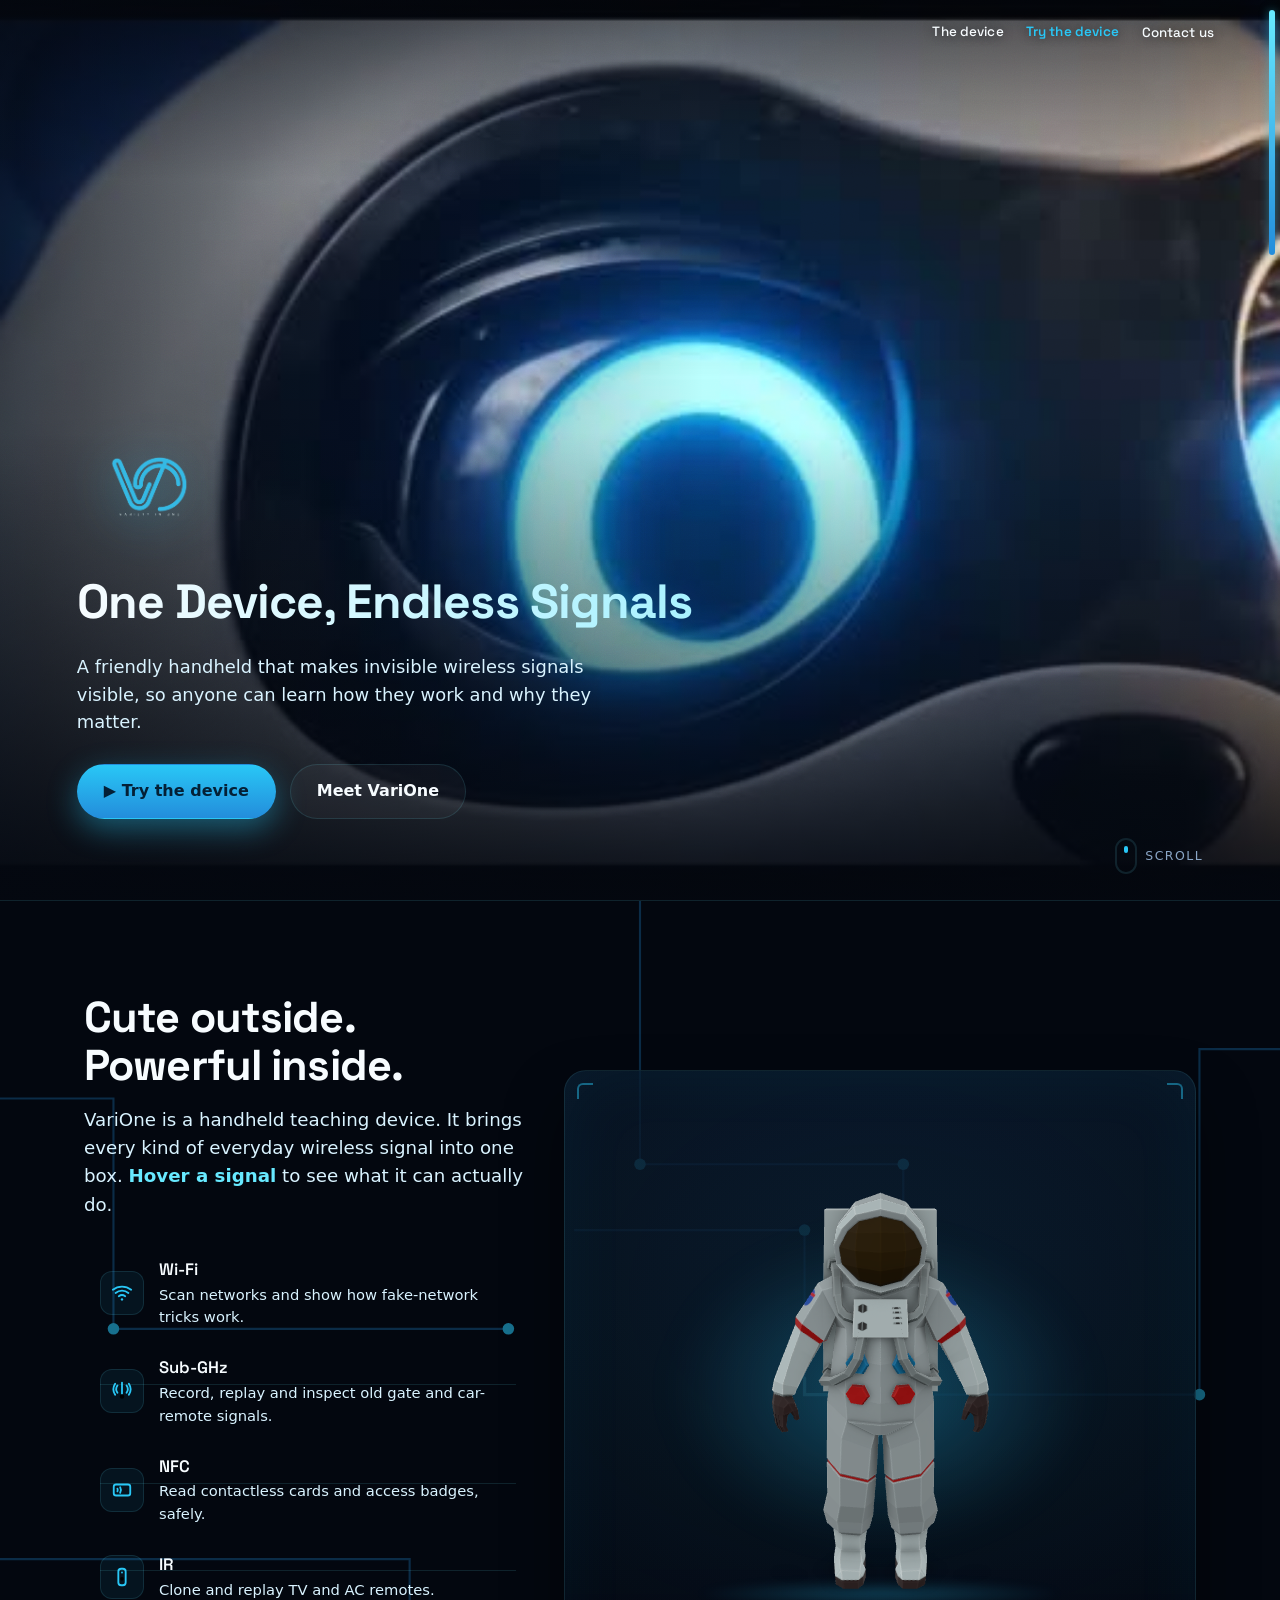
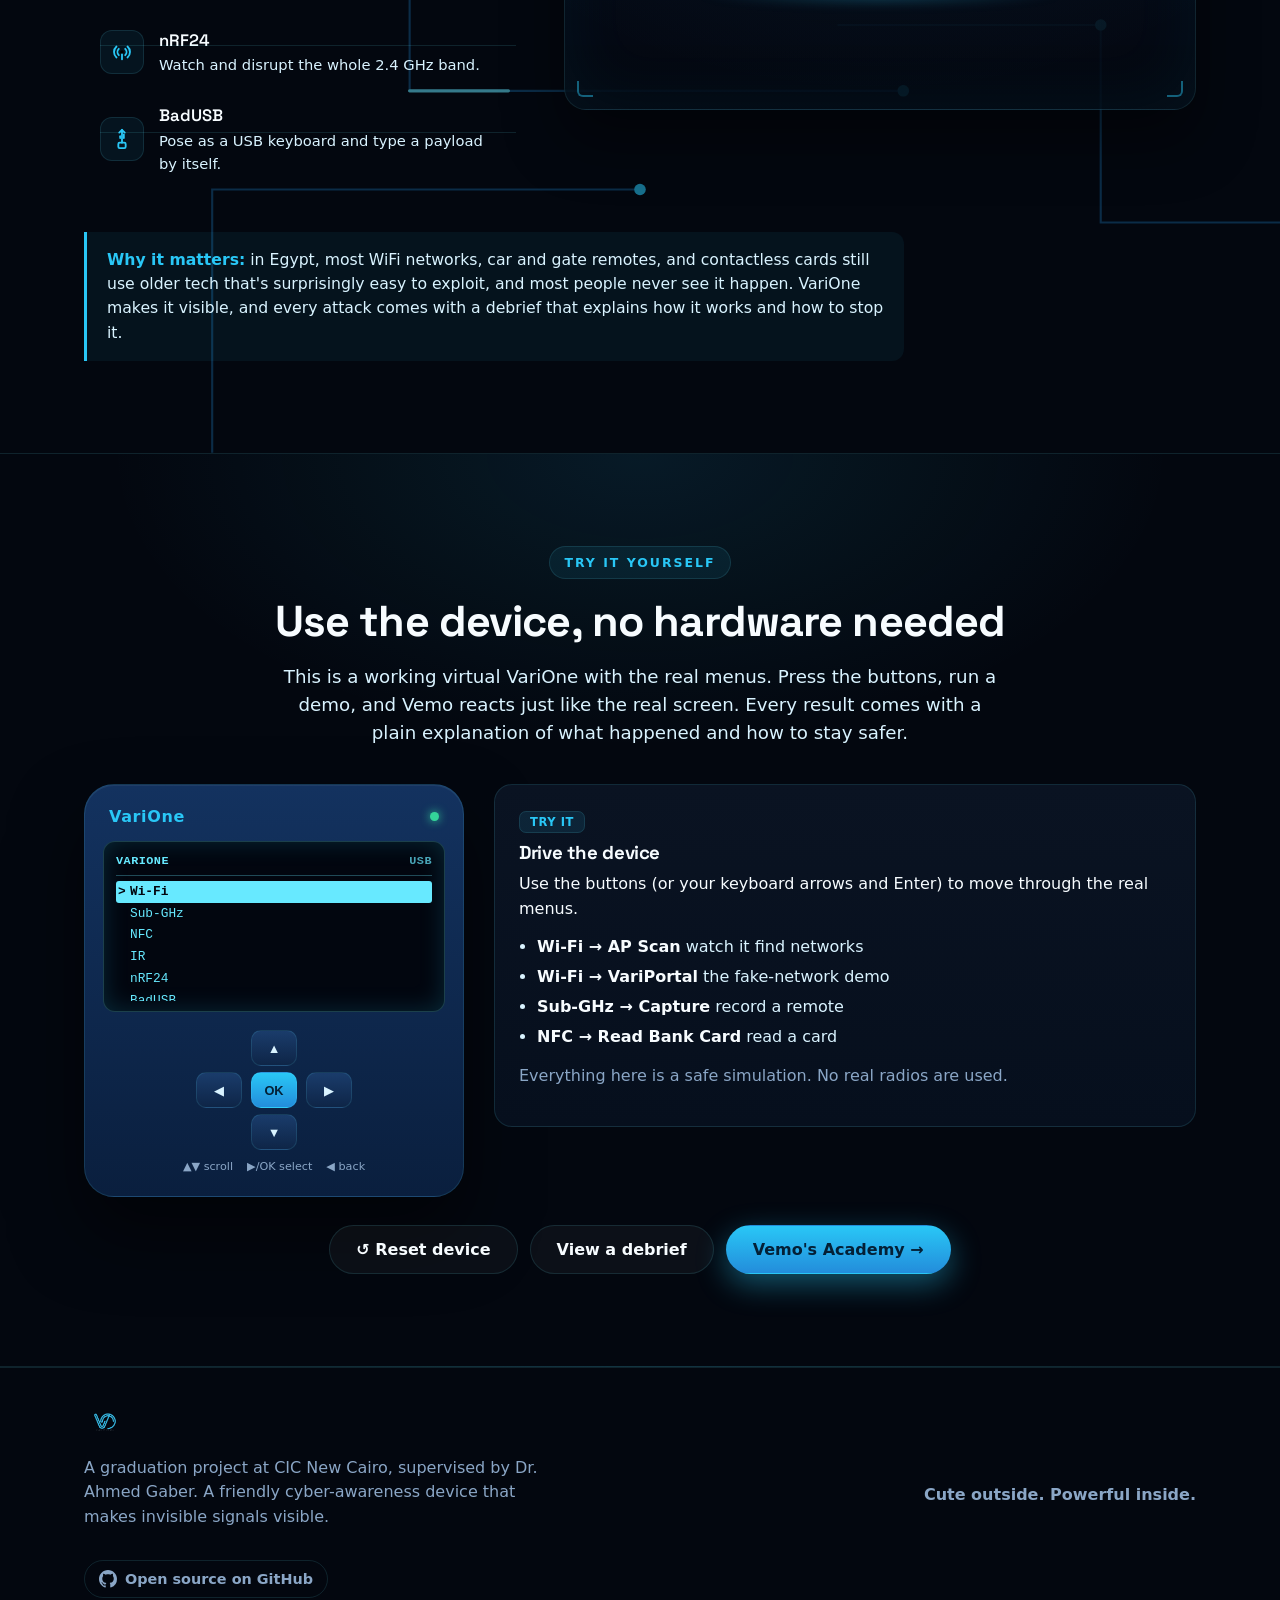
==== commit 9e67c658: "Mobile: touch-based layout (zoom-safe), iOS OLED scroll fix, footer GitHub link Co-Authored-By: Clau" ====
--- a/index.html
+++ b/index.html
@@ -6,8 +6,8 @@
     <meta name="viewport" content="width=device-width, initial-scale=1.0" />
     <meta name="description" content="VariOne — a friendly cyber-awareness handheld that makes invisible wireless signals visible. Try the interactive device." />
     <title>VariOne — One Device, Endless Signals</title>
-    <script type="module" crossorigin src="./assets/index-BgHk7DaM.js"></script>
-    <link rel="stylesheet" crossorigin href="./assets/index-CKGsIjbW.css">
+    <script type="module" crossorigin src="./assets/index-Df1YAdvg.js"></script>
+    <link rel="stylesheet" crossorigin href="./assets/index-D_As_KMW.css">
   </head>
   <body>
     <div id="root"></div>
--- a/assets/index-D_As_KMW.css
+++ b/assets/index-D_As_KMW.css
@@ -0,0 +1 @@
+@font-face{font-family:Space Grotesk;font-style:normal;font-display:swap;font-weight:400;src:url(./space-grotesk-vietnamese-400-normal-B7xT_GF5.woff2)format("woff2"),url(./space-grotesk-vietnamese-400-normal-BIWiOVfw.woff)format("woff");unicode-range:U+102-103,U+110-111,U+128-129,U+168-169,U+1A0-1A1,U+1AF-1B0,U+300-301,U+303-304,U+308-309,U+323,U+329,U+1EA0-1EF9,U+20AB}@font-face{font-family:Space Grotesk;font-style:normal;font-display:swap;font-weight:400;src:url(./space-grotesk-latin-ext-400-normal-CfP_5XZW.woff2)format("woff2"),url(./space-grotesk-latin-ext-400-normal-DRPE3kg4.woff)format("woff");unicode-range:U+100-2BA,U+2BD-2C5,U+2C7-2CC,U+2CE-2D7,U+2DD-2FF,U+304,U+308,U+329,U+1D00-1DBF,U+1E00-1E9F,U+1EF2-1EFF,U+2020,U+20A0-20AB,U+20AD-20C0,U+2113,U+2C60-2C7F,U+A720-A7FF}@font-face{font-family:Space Grotesk;font-style:normal;font-display:swap;font-weight:400;src:url(./space-grotesk-latin-400-normal-CJ-V5oYT.woff2)format("woff2"),url(./space-grotesk-latin-400-normal-BnQMeOim.woff)format("woff");unicode-range:U+??,U+131,U+152-153,U+2BB-2BC,U+2C6,U+2DA,U+2DC,U+304,U+308,U+329,U+2000-206F,U+20AC,U+2122,U+2191,U+2193,U+2212,U+2215,U+FEFF,U+FFFD}@font-face{font-family:Space Grotesk;font-style:normal;font-display:swap;font-weight:500;src:url(./space-grotesk-vietnamese-500-normal-BmEvtly_.woff2)format("woff2"),url(./space-grotesk-vietnamese-500-normal-BTqKIpxg.woff)format("woff");unicode-range:U+102-103,U+110-111,U+128-129,U+168-169,U+1A0-1A1,U+1AF-1B0,U+300-301,U+303-304,U+308-309,U+323,U+329,U+1EA0-1EF9,U+20AB}@font-face{font-family:Space Grotesk;font-style:normal;font-display:swap;font-weight:500;src:url(./space-grotesk-latin-ext-500-normal-DUe3BAxM.woff2)format("woff2"),url(./space-grotesk-latin-ext-500-normal-3dgZTiw9.woff)format("woff");unicode-range:U+100-2BA,U+2BD-2C5,U+2C7-2CC,U+2CE-2D7,U+2DD-2FF,U+304,U+308,U+329,U+1D00-1DBF,U+1E00-1E9F,U+1EF2-1EFF,U+2020,U+20A0-20AB,U+20AD-20C0,U+2113,U+2C60-2C7F,U+A720-A7FF}@font-face{font-family:Space Grotesk;font-style:normal;font-display:swap;font-weight:500;src:url(./space-grotesk-latin-500-normal-lFbtlQH6.woff2)format("woff2"),url(./space-grotesk-latin-500-normal-CNSSEhBt.woff)format("woff");unicode-range:U+??,U+131,U+152-153,U+2BB-2BC,U+2C6,U+2DA,U+2DC,U+304,U+308,U+329,U+2000-206F,U+20AC,U+2122,U+2191,U+2193,U+2212,U+2215,U+FEFF,U+FFFD}@font-face{font-family:Space Grotesk;font-style:normal;font-display:swap;font-weight:600;src:url(./space-grotesk-vietnamese-600-normal-DUi7WF5p.woff2)format("woff2"),url(./space-grotesk-vietnamese-600-normal-D6zpsUhD.woff)format("woff");unicode-range:U+102-103,U+110-111,U+128-129,U+168-169,U+1A0-1A1,U+1AF-1B0,U+300-301,U+303-304,U+308-309,U+323,U+329,U+1EA0-1EF9,U+20AB}@font-face{font-family:Space Grotesk;font-style:normal;font-display:swap;font-weight:600;src:url(./space-grotesk-latin-ext-600-normal-DxxdqCpr.woff2)format("woff2"),url(./space-grotesk-latin-ext-600-normal-VcznFIpX.woff)format("woff");unicode-range:U+100-2BA,U+2BD-2C5,U+2C7-2CC,U+2CE-2D7,U+2DD-2FF,U+304,U+308,U+329,U+1D00-1DBF,U+1E00-1E9F,U+1EF2-1EFF,U+2020,U+20A0-20AB,U+20AD-20C0,U+2113,U+2C60-2C7F,U+A720-A7FF}@font-face{font-family:Space Grotesk;font-style:normal;font-display:swap;font-weight:600;src:url(./space-grotesk-latin-600-normal-DjKNqYRj.woff2)format("woff2"),url(./space-grotesk-latin-600-normal-BflQw4A9.woff)format("woff");unicode-range:U+??,U+131,U+152-153,U+2BB-2BC,U+2C6,U+2DA,U+2DC,U+304,U+308,U+329,U+2000-206F,U+20AC,U+2122,U+2191,U+2193,U+2212,U+2215,U+FEFF,U+FFFD}@font-face{font-family:Space Grotesk;font-style:normal;font-display:swap;font-weight:700;src:url(./space-grotesk-vietnamese-700-normal-DMty7AZE.woff2)format("woff2"),url(./space-grotesk-vietnamese-700-normal-Duxec5Rn.woff)format("woff");unicode-range:U+102-103,U+110-111,U+128-129,U+168-169,U+1A0-1A1,U+1AF-1B0,U+300-301,U+303-304,U+308-309,U+323,U+329,U+1EA0-1EF9,U+20AB}@font-face{font-family:Space Grotesk;font-style:normal;font-display:swap;font-weight:700;src:url(./space-grotesk-latin-ext-700-normal-BQnZhY3m.woff2)format("woff2"),url(./space-grotesk-latin-ext-700-normal-HVCqSBdx.woff)format("woff");unicode-range:U+100-2BA,U+2BD-2C5,U+2C7-2CC,U+2CE-2D7,U+2DD-2FF,U+304,U+308,U+329,U+1D00-1DBF,U+1E00-1E9F,U+1EF2-1EFF,U+2020,U+20A0-20AB,U+20AD-20C0,U+2113,U+2C60-2C7F,U+A720-A7FF}@font-face{font-family:Space Grotesk;font-style:normal;font-display:swap;font-weight:700;src:url(./space-grotesk-latin-700-normal-RjhwGPKo.woff2)format("woff2"),url(./space-grotesk-latin-700-normal-CwsQ-cCU.woff)format("woff");unicode-range:U+??,U+131,U+152-153,U+2BB-2BC,U+2C6,U+2DA,U+2DC,U+304,U+308,U+329,U+2000-206F,U+20AC,U+2122,U+2191,U+2193,U+2212,U+2215,U+FEFF,U+FFFD}:root{--navy:#0b2e63;--visor:#102b5c;--cyan:#29c7f6;--cyan-soft:#67e9ff;--blue:#238ddb;--pale:#d9f3ff;--white:#f7fcff;--bg:#03070f;--bg-2:#060f1d;--card:#0a1322;--line:#67e9ff1f;--muted:#8aa6c6;--ok:#34d399;--bad:#f87171;--warn:#fbbf24;--radius:18px;--maxw:1160px;--font:"Segoe UI", system-ui, -apple-system, Roboto, Helvetica, Arial, sans-serif;--display:"Space Grotesk", "Segoe UI", system-ui, sans-serif;--mono:"Cascadia Code", "Consolas", ui-monospace, monospace}*{box-sizing:border-box}html{scroll-behavior:smooth}body{font-family:var(--font);color:var(--white);background:var(--bg);-webkit-font-smoothing:antialiased;cursor:url(data:image/svg+xml,%3Csvg%20xmlns%3D%22http%3A%2F%2Fwww.w3.org%2F2000%2Fsvg%22%20width%3D%2211%22%20height%3D%2217%22%20viewBox%3D%220%200%2022%2034%22%20shape-rendering%3D%22crispEdges%22%3E%3Crect%20x%3D%220%22%20y%3D%220%22%20width%3D%222%22%20height%3D%222%22%20fill%3D%22%230a0a12%22%2F%3E%3Crect%20x%3D%220%22%20y%3D%222%22%20width%3D%224%22%20height%3D%222%22%20fill%3D%22%230a0a12%22%2F%3E%3Crect%20x%3D%220%22%20y%3D%224%22%20width%3D%222%22%20height%3D%222%22%20fill%3D%22%230a0a12%22%2F%3E%3Crect%20x%3D%222%22%20y%3D%224%22%20width%3D%222%22%20height%3D%222%22%20fill%3D%22%2329C7F6%22%2F%3E%3Crect%20x%3D%224%22%20y%3D%224%22%20width%3D%222%22%20height%3D%222%22%20fill%3D%22%230a0a12%22%2F%3E%3Crect%20x%3D%220%22%20y%3D%226%22%20width%3D%222%22%20height%3D%222%22%20fill%3D%22%230a0a12%22%2F%3E%3Crect%20x%3D%222%22%20y%3D%226%22%20width%3D%224%22%20height%3D%222%22%20fill%3D%22%2329C7F6%22%2F%3E%3Crect%20x%3D%226%22%20y%3D%226%22%20width%3D%222%22%20height%3D%222%22%20fill%3D%22%230a0a12%22%2F%3E%3Crect%20x%3D%220%22%20y%3D%228%22%20width%3D%222%22%20height%3D%222%22%20fill%3D%22%230a0a12%22%2F%3E%3Crect%20x%3D%222%22%20y%3D%228%22%20width%3D%226%22%20height%3D%222%22%20fill%3D%22%2329C7F6%22%2F%3E%3Crect%20x%3D%228%22%20y%3D%228%22%20width%3D%222%22%20height%3D%222%22%20fill%3D%22%230a0a12%22%2F%3E%3Crect%20x%3D%220%22%20y%3D%2210%22%20width%3D%222%22%20height%3D%222%22%20fill%3D%22%230a0a12%22%2F%3E%3Crect%20x%3D%222%22%20y%3D%2210%22%20width%3D%228%22%20height%3D%222%22%20fill%3D%22%2329C7F6%22%2F%3E%3Crect%20x%3D%2210%22%20y%3D%2210%22%20width%3D%222%22%20height%3D%222%22%20fill%3D%22%230a0a12%22%2F%3E%3Crect%20x%3D%220%22%20y%3D%2212%22%20width%3D%222%22%20height%3D%222%22%20fill%3D%22%230a0a12%22%2F%3E%3Crect%20x%3D%222%22%20y%3D%2212%22%20width%3D%2210%22%20height%3D%222%22%20fill%3D%22%2329C7F6%22%2F%3E%3Crect%20x%3D%2212%22%20y%3D%2212%22%20width%3D%222%22%20height%3D%222%22%20fill%3D%22%230a0a12%22%2F%3E%3Crect%20x%3D%220%22%20y%3D%2214%22%20width%3D%222%22%20height%3D%222%22%20fill%3D%22%230a0a12%22%2F%3E%3Crect%20x%3D%222%22%20y%3D%2214%22%20width%3D%2212%22%20height%3D%222%22%20fill%3D%22%2329C7F6%22%2F%3E%3Crect%20x%3D%2214%22%20y%3D%2214%22%20width%3D%222%22%20height%3D%222%22%20fill%3D%22%230a0a12%22%2F%3E%3Crect%20x%3D%220%22%20y%3D%2216%22%20width%3D%222%22%20height%3D%222%22%20fill%3D%22%230a0a12%22%2F%3E%3Crect%20x%3D%222%22%20y%3D%2216%22%20width%3D%2214%22%20height%3D%222%22%20fill%3D%22%2329C7F6%22%2F%3E%3Crect%20x%3D%2216%22%20y%3D%2216%22%20width%3D%222%22%20height%3D%222%22%20fill%3D%22%230a0a12%22%2F%3E%3Crect%20x%3D%220%22%20y%3D%2218%22%20width%3D%222%22%20height%3D%222%22%20fill%3D%22%230a0a12%22%2F%3E%3Crect%20x%3D%222%22%20y%3D%2218%22%20width%3D%2216%22%20height%3D%222%22%20fill%3D%22%2329C7F6%22%2F%3E%3Crect%20x%3D%2218%22%20y%3D%2218%22%20width%3D%222%22%20height%3D%222%22%20fill%3D%22%230a0a12%22%2F%3E%3Crect%20x%3D%220%22%20y%3D%2220%22%20width%3D%222%22%20height%3D%222%22%20fill%3D%22%230a0a12%22%2F%3E%3Crect%20x%3D%222%22%20y%3D%2220%22%20width%3D%2210%22%20height%3D%222%22%20fill%3D%22%2329C7F6%22%2F%3E%3Crect%20x%3D%2212%22%20y%3D%2220%22%20width%3D%2210%22%20height%3D%222%22%20fill%3D%22%230a0a12%22%2F%3E%3Crect%20x%3D%220%22%20y%3D%2222%22%20width%3D%222%22%20height%3D%222%22%20fill%3D%22%230a0a12%22%2F%3E%3Crect%20x%3D%222%22%20y%3D%2222%22%20width%3D%224%22%20height%3D%222%22%20fill%3D%22%2329C7F6%22%2F%3E%3Crect%20x%3D%226%22%20y%3D%2222%22%20width%3D%222%22%20height%3D%222%22%20fill%3D%22%230a0a12%22%2F%3E%3Crect%20x%3D%228%22%20y%3D%2222%22%20width%3D%224%22%20height%3D%222%22%20fill%3D%22%2329C7F6%22%2F%3E%3Crect%20x%3D%2212%22%20y%3D%2222%22%20width%3D%222%22%20height%3D%222%22%20fill%3D%22%230a0a12%22%2F%3E%3Crect%20x%3D%220%22%20y%3D%2224%22%20width%3D%222%22%20height%3D%222%22%20fill%3D%22%230a0a12%22%2F%3E%3Crect%20x%3D%222%22%20y%3D%2224%22%20width%3D%222%22%20height%3D%222%22%20fill%3D%22%2329C7F6%22%2F%3E%3Crect%20x%3D%224%22%20y%3D%2224%22%20width%3D%222%22%20height%3D%222%22%20fill%3D%22%230a0a12%22%2F%3E%3Crect%20x%3D%228%22%20y%3D%2224%22%20width%3D%222%22%20height%3D%222%22%20fill%3D%22%230a0a12%22%2F%3E%3Crect%20x%3D%2210%22%20y%3D%2224%22%20width%3D%224%22%20height%3D%222%22%20fill%3D%22%2329C7F6%22%2F%3E%3Crect%20x%3D%2214%22%20y%3D%2224%22%20width%3D%222%22%20height%3D%222%22%20fill%3D%22%230a0a12%22%2F%3E%3Crect%20x%3D%220%22%20y%3D%2226%22%20width%3D%224%22%20height%3D%222%22%20fill%3D%22%230a0a12%22%2F%3E%3Crect%20x%3D%228%22%20y%3D%2226%22%20width%3D%222%22%20height%3D%222%22%20fill%3D%22%230a0a12%22%2F%3E%3Crect%20x%3D%2210%22%20y%3D%2226%22%20width%3D%224%22%20height%3D%222%22%20fill%3D%22%2329C7F6%22%2F%3E%3Crect%20x%3D%2214%22%20y%3D%2226%22%20width%3D%222%22%20height%3D%222%22%20fill%3D%22%230a0a12%22%2F%3E%3Crect%20x%3D%220%22%20y%3D%2228%22%20width%3D%222%22%20height%3D%222%22%20fill%3D%22%230a0a12%22%2F%3E%3Crect%20x%3D%2210%22%20y%3D%2228%22%20width%3D%222%22%20height%3D%222%22%20fill%3D%22%230a0a12%22%2F%3E%3Crect%20x%3D%2212%22%20y%3D%2228%22%20width%3D%224%22%20height%3D%222%22%20fill%3D%22%2329C7F6%22%2F%3E%3Crect%20x%3D%2216%22%20y%3D%2228%22%20width%3D%222%22%20height%3D%222%22%20fill%3D%22%230a0a12%22%2F%3E%3Crect%20x%3D%2210%22%20y%3D%2230%22%20width%3D%222%22%20height%3D%222%22%20fill%3D%22%230a0a12%22%2F%3E%3Crect%20x%3D%2212%22%20y%3D%2230%22%20width%3D%224%22%20height%3D%222%22%20fill%3D%22%2329C7F6%22%2F%3E%3Crect%20x%3D%2216%22%20y%3D%2230%22%20width%3D%222%22%20height%3D%222%22%20fill%3D%22%230a0a12%22%2F%3E%3Crect%20x%3D%2210%22%20y%3D%2232%22%20width%3D%228%22%20height%3D%222%22%20fill%3D%22%230a0a12%22%2F%3E%3C%2Fsvg%3E) 0 0,auto;margin:0;line-height:1.55}a{color:var(--cyan);text-decoration:none}a:hover{color:var(--cyan-soft)}h1,h2,h3{font-family:var(--display);letter-spacing:-.02em;margin:0 0 .4em;font-weight:700;line-height:1.12}h1{font-size:clamp(2.4rem,6vw,4.4rem)}h2{font-size:clamp(1.7rem,3.6vw,2.7rem)}p{margin:0 0 1em}.wrap{max-width:var(--maxw);margin:0 auto;padding:0 24px}.section{padding:92px 0;position:relative}@media (width<=640px){.wrap{padding:0 18px}.section{padding:58px 0}}.eyebrow{letter-spacing:.16em;text-transform:uppercase;color:var(--cyan);border:1px solid var(--line);background:#29c7f614;border-radius:999px;margin-bottom:18px;padding:6px 14px;font-size:.78rem;font-weight:800;display:inline-block}.lead{color:var(--pale);max-width:62ch;font-size:1.14rem}.muted{color:var(--muted)}.btn{cursor:pointer;border:1px solid #0000;border-radius:999px;align-items:center;gap:9px;padding:14px 26px;font-family:inherit;font-size:1rem;font-weight:800;transition:transform .12s,box-shadow .12s,background .12s,border-color .12s;display:inline-flex}.btn:active{transform:translateY(1px)}.btn--primary{background:linear-gradient(180deg, var(--cyan), var(--blue));color:#042036;box-shadow:0 10px 30px #29c7f666}.btn--primary:hover{transform:translateY(-1px);box-shadow:0 14px 40px #29c7f68c}.btn--ghost{color:var(--white);border-color:var(--line);background:#ffffff0a}.btn--ghost:hover{border-color:var(--cyan);color:var(--cyan)}.card{background:linear-gradient(180deg, var(--card), var(--bg-2));border:1px solid var(--line);border-radius:var(--radius);padding:24px}.tag{letter-spacing:.05em;color:var(--cyan);border:1px solid var(--line);text-transform:uppercase;background:#29c7f61a;border-radius:7px;padding:3px 10px;font-size:.72rem;font-weight:800}.center{text-align:center}.reveal{opacity:0;transition:opacity .7s,transform .7s;transform:translateY(24px)}.reveal.in{opacity:1;transform:none}html{scrollbar-width:none;-ms-overflow-style:none}::-webkit-scrollbar{width:0;height:0;display:none}::-webkit-scrollbar-thumb{background:linear-gradient(180deg, var(--cyan), var(--blue));background-clip:padding-box;border:3px solid #0000;border-radius:999px}::-webkit-scrollbar-thumb:hover{background:linear-gradient(180deg, var(--cyan-soft), var(--cyan));background-clip:padding-box}a,button,[role=button],input[type=submit],input[type=button],select,summary,.btn,.nav-link,.nav-link--btn,.sig-row,.pad-btn,.db-tab,.modal-close{cursor:url(data:image/svg+xml,%3Csvg%20xmlns%3D%22http%3A%2F%2Fwww.w3.org%2F2000%2Fsvg%22%20width%3D%2210%22%20height%3D%2215%22%20viewBox%3D%220%200%2020%2030%22%20shape-rendering%3D%22crispEdges%22%3E%3Crect%20x%3D%224%22%20y%3D%220%22%20width%3D%224%22%20height%3D%222%22%20fill%3D%22%230a0a12%22%2F%3E%3Crect%20x%3D%222%22%20y%3D%222%22%20width%3D%222%22%20height%3D%222%22%20fill%3D%22%230a0a12%22%2F%3E%3Crect%20x%3D%224%22%20y%3D%222%22%20width%3D%224%22%20height%3D%222%22%20fill%3D%22%2329C7F6%22%2F%3E%3Crect%20x%3D%228%22%20y%3D%222%22%20width%3D%222%22%20height%3D%222%22%20fill%3D%22%230a0a12%22%2F%3E%3Crect%20x%3D%222%22%20y%3D%224%22%20width%3D%222%22%20height%3D%222%22%20fill%3D%22%230a0a12%22%2F%3E%3Crect%20x%3D%224%22%20y%3D%224%22%20width%3D%224%22%20height%3D%222%22%20fill%3D%22%2329C7F6%22%2F%3E%3Crect%20x%3D%228%22%20y%3D%224%22%20width%3D%222%22%20height%3D%222%22%20fill%3D%22%230a0a12%22%2F%3E%3Crect%20x%3D%222%22%20y%3D%226%22%20width%3D%222%22%20height%3D%222%22%20fill%3D%22%230a0a12%22%2F%3E%3Crect%20x%3D%224%22%20y%3D%226%22%20width%3D%224%22%20height%3D%222%22%20fill%3D%22%2329C7F6%22%2F%3E%3Crect%20x%3D%228%22%20y%3D%226%22%20width%3D%222%22%20height%3D%222%22%20fill%3D%22%230a0a12%22%2F%3E%3Crect%20x%3D%222%22%20y%3D%228%22%20width%3D%222%22%20height%3D%222%22%20fill%3D%22%230a0a12%22%2F%3E%3Crect%20x%3D%224%22%20y%3D%228%22%20width%3D%224%22%20height%3D%222%22%20fill%3D%22%2329C7F6%22%2F%3E%3Crect%20x%3D%228%22%20y%3D%228%22%20width%3D%226%22%20height%3D%222%22%20fill%3D%22%230a0a12%22%2F%3E%3Crect%20x%3D%222%22%20y%3D%2210%22%20width%3D%222%22%20height%3D%222%22%20fill%3D%22%230a0a12%22%2F%3E%3Crect%20x%3D%224%22%20y%3D%2210%22%20width%3D%224%22%20height%3D%222%22%20fill%3D%22%2329C7F6%22%2F%3E%3Crect%20x%3D%228%22%20y%3D%2210%22%20width%3D%222%22%20height%3D%222%22%20fill%3D%22%230a0a12%22%2F%3E%3Crect%20x%3D%2210%22%20y%3D%2210%22%20width%3D%224%22%20height%3D%222%22%20fill%3D%22%2329C7F6%22%2F%3E%3Crect%20x%3D%2214%22%20y%3D%2210%22%20width%3D%224%22%20height%3D%222%22%20fill%3D%22%230a0a12%22%2F%3E%3Crect%20x%3D%222%22%20y%3D%2212%22%20width%3D%222%22%20height%3D%222%22%20fill%3D%22%230a0a12%22%2F%3E%3Crect%20x%3D%224%22%20y%3D%2212%22%20width%3D%224%22%20height%3D%222%22%20fill%3D%22%2329C7F6%22%2F%3E%3Crect%20x%3D%228%22%20y%3D%2212%22%20width%3D%222%22%20height%3D%222%22%20fill%3D%22%230a0a12%22%2F%3E%3Crect%20x%3D%2210%22%20y%3D%2212%22%20width%3D%224%22%20height%3D%222%22%20fill%3D%22%2329C7F6%22%2F%3E%3Crect%20x%3D%2214%22%20y%3D%2212%22%20width%3D%222%22%20height%3D%222%22%20fill%3D%22%230a0a12%22%2F%3E%3Crect%20x%3D%2216%22%20y%3D%2212%22%20width%3D%222%22%20height%3D%222%22%20fill%3D%22%2329C7F6%22%2F%3E%3Crect%20x%3D%2218%22%20y%3D%2212%22%20width%3D%222%22%20height%3D%222%22%20fill%3D%22%230a0a12%22%2F%3E%3Crect%20x%3D%222%22%20y%3D%2214%22%20width%3D%222%22%20height%3D%222%22%20fill%3D%22%230a0a12%22%2F%3E%3Crect%20x%3D%224%22%20y%3D%2214%22%20width%3D%2214%22%20height%3D%222%22%20fill%3D%22%2329C7F6%22%2F%3E%3Crect%20x%3D%2218%22%20y%3D%2214%22%20width%3D%222%22%20height%3D%222%22%20fill%3D%22%230a0a12%22%2F%3E%3Crect%20x%3D%220%22%20y%3D%2216%22%20width%3D%224%22%20height%3D%222%22%20fill%3D%22%230a0a12%22%2F%3E%3Crect%20x%3D%224%22%20y%3D%2216%22%20width%3D%2214%22%20height%3D%222%22%20fill%3D%22%2329C7F6%22%2F%3E%3Crect%20x%3D%2218%22%20y%3D%2216%22%20width%3D%222%22%20height%3D%222%22%20fill%3D%22%230a0a12%22%2F%3E%3Crect%20x%3D%220%22%20y%3D%2218%22%20width%3D%222%22%20height%3D%222%22%20fill%3D%22%230a0a12%22%2F%3E%3Crect%20x%3D%222%22%20y%3D%2218%22%20width%3D%2216%22%20height%3D%222%22%20fill%3D%22%2329C7F6%22%2F%3E%3Crect%20x%3D%2218%22%20y%3D%2218%22%20width%3D%222%22%20height%3D%222%22%20fill%3D%22%230a0a12%22%2F%3E%3Crect%20x%3D%220%22%20y%3D%2220%22%20width%3D%222%22%20height%3D%222%22%20fill%3D%22%230a0a12%22%2F%3E%3Crect%20x%3D%222%22%20y%3D%2220%22%20width%3D%2216%22%20height%3D%222%22%20fill%3D%22%2329C7F6%22%2F%3E%3Crect%20x%3D%2218%22%20y%3D%2220%22%20width%3D%222%22%20height%3D%222%22%20fill%3D%22%230a0a12%22%2F%3E%3Crect%20x%3D%222%22%20y%3D%2222%22%20width%3D%222%22%20height%3D%222%22%20fill%3D%22%230a0a12%22%2F%3E%3Crect%20x%3D%224%22%20y%3D%2222%22%20width%3D%2214%22%20height%3D%222%22%20fill%3D%22%2329C7F6%22%2F%3E%3Crect%20x%3D%2218%22%20y%3D%2222%22%20width%3D%222%22%20height%3D%222%22%20fill%3D%22%230a0a12%22%2F%3E%3Crect%20x%3D%222%22%20y%3D%2224%22%20width%3D%222%22%20height%3D%222%22%20fill%3D%22%230a0a12%22%2F%3E%3Crect%20x%3D%224%22%20y%3D%2224%22%20width%3D%2214%22%20height%3D%222%22%20fill%3D%22%2329C7F6%22%2F%3E%3Crect%20x%3D%2218%22%20y%3D%2224%22%20width%3D%222%22%20height%3D%222%22%20fill%3D%22%230a0a12%22%2F%3E%3Crect%20x%3D%224%22%20y%3D%2226%22%20width%3D%222%22%20height%3D%222%22%20fill%3D%22%230a0a12%22%2F%3E%3Crect%20x%3D%226%22%20y%3D%2226%22%20width%3D%2212%22%20height%3D%222%22%20fill%3D%22%2329C7F6%22%2F%3E%3Crect%20x%3D%2218%22%20y%3D%2226%22%20width%3D%222%22%20height%3D%222%22%20fill%3D%22%230a0a12%22%2F%3E%3Crect%20x%3D%224%22%20y%3D%2228%22%20width%3D%2216%22%20height%3D%222%22%20fill%3D%22%230a0a12%22%2F%3E%3C%2Fsvg%3E) 3 0,pointer!important}input[type=text],input[type=email],input[type=tel],input[type=search],textarea{cursor:text!important}.hero{background:var(--bg);align-items:flex-end;min-height:100svh;display:flex;position:relative;overflow:hidden}.hero-video{object-fit:cover;object-position:center;z-index:0;width:100%;height:100%;position:absolute;inset:0}.hero-veil{z-index:1;background:linear-gradient(#03070f99 0%,#0000 20% 48%,#03070feb 100%),linear-gradient(90deg,#03070fbf 0%,#0000 55%);position:absolute;inset:0}.hero-grain{z-index:1;pointer-events:none;opacity:.08;mix-blend-mode:overlay;background-image:url("data:image/svg+xml,%3Csvg xmlns='http://www.w3.org/2000/svg' width='140' height='140'%3E%3Cfilter id='n'%3E%3CfeTurbulence type='fractalNoise' baseFrequency='0.9' numOctaves='2' stitchTiles='stitch'/%3E%3C/filter%3E%3Crect width='100%25' height='100%25' filter='url(%23n)'/%3E%3C/svg%3E");background-size:140px 140px;position:absolute;inset:0}.hero-inner{z-index:2;width:100%;padding:0 6vw 9vh;position:relative}.hero-logo{filter:drop-shadow(0 6px 26px #29c7f673);width:auto;height:clamp(54px,9vw,96px);margin-bottom:22px}.hero-tagline{font-family:var(--display);letter-spacing:-.02em;background:linear-gradient(90deg, var(--white), var(--cyan-soft));color:#0000;-webkit-background-clip:text;background-clip:text;margin:0 0 14px;font-size:clamp(1.6rem,4.4vw,3rem);font-weight:700}.hero-sub{max-width:46ch;color:var(--pale);margin-bottom:28px;font-size:1.12rem}.hero-actions{flex-wrap:wrap;gap:14px;display:flex}.hero-scroll{z-index:2;color:var(--muted);letter-spacing:.12em;text-transform:uppercase;align-items:center;gap:8px;font-size:.78rem;display:inline-flex;position:absolute;bottom:26px;left:auto;right:6vw;transform:none}.hero-scroll span{border:2px solid var(--line);border-radius:12px;width:22px;height:36px;position:relative}.hero-scroll span:after{content:"";background:var(--cyan);border-radius:2px;width:4px;height:7px;animation:1.6s ease-in-out infinite scrolldot;position:absolute;top:6px;left:50%;transform:translate(-50%)}@keyframes scrolldot{0%,to{opacity:0;transform:translate(-50%)}50%{opacity:1;transform:translate(-50%,10px)}}@media (width<=768px),(height<=640px){.hero-scroll{display:none}}.signal-bg{z-index:0;pointer-events:none;position:absolute;inset:0;overflow:hidden}.bg-canvas{width:100%;height:100%;position:absolute;inset:0}.bg-grid{background-image:radial-gradient(circle,#67e9ff24 1px,#0000 1.6px);background-size:26px 26px;position:absolute;inset:0;-webkit-mask-image:radial-gradient(130% 100% at 70% 45%,#000 30%,#0000 80%);mask-image:radial-gradient(130% 100% at 70% 45%,#000 30%,#0000 80%)}.bg-grid-spot{background:radial-gradient(440px 320px at 72% 45%,#29c7f629,#0000 70%);animation:6s ease-in-out infinite bgspot;position:absolute;inset:0}@keyframes bgspot{0%,to{opacity:.55}50%{opacity:1}}.bg-aurora{position:absolute;inset:0}.bg-aurora .blob{filter:blur(72px);opacity:.5;border-radius:50%;position:absolute}.bg-aurora .b1{background:radial-gradient(circle,#29c7f680,#0000 60%);width:480px;height:480px;animation:17s ease-in-out infinite bgfloat1;top:0%;left:52%}.bg-aurora .b2{background:radial-gradient(circle,#238ddb8c,#0000 60%);width:440px;height:440px;animation:21s ease-in-out infinite bgfloat2;top:38%;left:6%}.bg-aurora .b3{background:radial-gradient(circle,#67e9ff66,#0000 60%);width:380px;height:380px;animation:19s ease-in-out infinite bgfloat3;top:50%;left:72%}@keyframes bgfloat1{0%,to{transform:translate(0)}50%{transform:translate(-50px,40px)}}@keyframes bgfloat2{0%,to{transform:translate(0)}50%{transform:translate(60px,-30px)}}@keyframes bgfloat3{0%,to{transform:translate(0)}50%{transform:translate(-40px,-50px)}}.bg-circuit{width:100%;height:100%;color:var(--blue);opacity:.55;position:absolute;inset:0}.bg-circuit-pulse path{stroke-dasharray:60 600;stroke-dashoffset:0;opacity:.9;animation:4.5s linear infinite bgflow}.bg-circuit-pulse path:nth-child(2){animation-delay:1.4s}.bg-circuit-pulse path:nth-child(3){animation-delay:2.6s}@keyframes bgflow{to{stroke-dashoffset:-660px}}@media (prefers-reduced-motion:reduce){.bg-grid-spot,.bg-aurora .blob,.bg-circuit-pulse path{animation:none}}.bg-switch{z-index:80;-webkit-backdrop-filter:blur(10px);backdrop-filter:blur(10px);border:1px solid var(--line);background:#03070fd9;border-radius:999px;align-items:center;gap:8px;padding:7px 10px 7px 14px;font-size:.82rem;display:flex;position:fixed;bottom:18px;left:18px;box-shadow:0 12px 30px #0006}.bg-switch>span{color:var(--muted);font-weight:600}.bg-switch button{cursor:pointer;text-transform:capitalize;color:var(--pale);background:0 0;border:1px solid #0000;border-radius:999px;padding:5px 12px;font-family:inherit;font-size:.82rem;font-weight:600;transition:background .15s,color .15s,border-color .15s}.bg-switch button:hover{color:var(--cyan)}.bg-switch button.on{background:linear-gradient(180deg, var(--cyan), var(--blue));color:#042036}.meet{border-top:1px solid var(--line);position:relative;overflow:hidden}.meet>.wrap{z-index:1;position:relative}.meet-inner{align-items:center;gap:40px;display:grid}@media (width>=940px){.meet-inner{grid-template-columns:.82fr 1.18fr}}.meet-copy h2{margin-bottom:16px}.meet-copy .lead strong{color:var(--cyan-soft);font-weight:600}.signals{gap:2px;margin:26px 0 0;padding:0;list-style:none;display:grid}.sig-row{cursor:pointer;border-left:2px solid #0000;align-items:center;gap:15px;padding:12px 8px 12px 14px;transition:border-color .2s;display:flex}.sig-row+.sig-row:after{content:"";background:var(--line);height:1px;margin-top:-13px;position:absolute;left:14px;right:8px}.sig-row{position:relative}.sig-row:hover,.sig-row.is-active{border-left-color:var(--cyan)}.sig-ico{width:44px;height:44px;color:var(--cyan);border:1px solid var(--line);background:#29c7f612;border-radius:12px;flex:none;place-items:center;transition:color .2s,background .2s,box-shadow .2s;display:grid}.sig-row.is-active .sig-ico,.sig-row:hover .sig-ico{color:var(--cyan-soft);background:#29c7f629;box-shadow:0 0 18px #29c7f652}.sig-body{flex-direction:column;gap:1px;min-width:0;display:flex}.sig-name{font-family:var(--display);align-items:center;gap:9px;font-size:1.04rem;font-weight:600;transition:color .2s;display:inline-flex}.sig-row.is-active .sig-name,.sig-row:hover .sig-name{color:var(--cyan-soft)}.sig-soon{text-transform:uppercase;letter-spacing:.08em;font-size:.6rem;font-family:var(--font);color:var(--warn);border:1px solid #fbbf2466;border-radius:5px;padding:1px 6px}.sig-text{color:var(--pale);font-size:.92rem}.sig-arrow{color:var(--cyan);opacity:0;margin-left:auto;font-size:1.4rem;transition:opacity .2s,transform .2s;transform:translate(-6px)}.sig-row.is-active .sig-arrow,.sig-row:hover .sig-arrow{opacity:1;transform:none}.meet-stage{perspective:1100px;border:1px solid var(--line);background:radial-gradient(120% 90% at 50% 35%,#29c7f614,#0000 70%),linear-gradient(#091223c7,#040912e0);border-radius:22px;place-items:center;min-height:640px;padding:26px;display:grid;position:relative;overflow:hidden;box-shadow:inset 0 0 70px #29c7f60f,0 30px 60px #00000073}.meet-glow{filter:blur(22px);z-index:0;background:radial-gradient(#29c7f64d,#0000 70%);width:66%;height:48%;position:absolute}.box-tag{z-index:4;font-family:var(--display);letter-spacing:.12em;text-transform:uppercase;color:var(--cyan);border:1px solid var(--line);background:#03070f80;border-radius:6px;padding:3px 9px;font-size:.66rem;font-weight:600;position:absolute;top:14px;left:16px}.box-corner{z-index:2;border:2px solid var(--cyan);opacity:.45;width:16px;height:16px;position:absolute}.box-corner.tl{border-bottom:0;border-right:0;border-top-left-radius:6px;top:12px;left:12px}.box-corner.tr{border-bottom:0;border-left:0;border-top-right-radius:6px;top:12px;right:12px}.box-corner.bl{border-top:0;border-right:0;border-bottom-left-radius:6px;bottom:12px;left:12px}.box-corner.br{border-top:0;border-left:0;border-bottom-right-radius:6px;bottom:12px;right:12px}.box-platform{z-index:0;filter:blur(5px);background:radial-gradient(#29c7f647,#0000 72%);border-radius:50%;width:58%;height:26px;position:absolute;bottom:16%;left:50%;transform:translate(-50%)}.meet-device{z-index:1;filter:drop-shadow(0 30px 50px #0000008c);width:min(440px,92%);height:auto;transform-style:preserve-3d;transition:transform .25s,opacity .35s,filter .35s;animation:6s ease-in-out infinite meetfloat;position:relative}.meet-device.is-ghost{opacity:.1;filter:blur(4px)saturate(.5);animation:none;transform:none!important}@keyframes meetfloat{0%,to{translate:0}50%{translate:0 -14px}}.device3d{z-index:1;--poster-color:transparent;background:0 0;width:100%;height:440px;transition:opacity .35s,filter .35s;position:relative}.device3d.is-ghost{opacity:.1;filter:blur(3px);pointer-events:none}.skeleton{z-index:3;opacity:0;pointer-events:none;flex-direction:column;justify-content:center;gap:4px;padding:20px 16px;transition:opacity .3s,transform .3s;display:flex;position:absolute;inset:0;overflow-y:auto;transform:translate(22px)scale(.98)}.skeleton.is-open{opacity:1;pointer-events:auto;transform:none}.sk-head{align-items:center;gap:12px;padding:0 6px 14px;display:flex}.sk-ico{color:var(--cyan);border:1px solid var(--cyan);background:#29c7f614;border-radius:11px;place-items:center;width:40px;height:40px;display:grid}.sk-title{font-family:var(--display);font-size:1.45rem;font-weight:700}.sk-count{text-transform:uppercase;letter-spacing:.08em;color:var(--cyan);border:1px solid var(--line);border-radius:999px;margin-left:auto;padding:3px 11px;font-size:.7rem}.sk-list{gap:9px;margin:0;padding:0;list-style:none;display:grid}.sk-item{background:linear-gradient(#29c7f612,#29c7f605);border:1px solid #67e9ff4d;border-radius:12px;align-items:flex-start;gap:12px;padding:11px 14px;display:flex}.skeleton.is-open .sk-item{animation:.4s both skin}.skeleton.is-open .sk-item:nth-child(2){animation-delay:50ms}.skeleton.is-open .sk-item:nth-child(3){animation-delay:.1s}.skeleton.is-open .sk-item:nth-child(4){animation-delay:.15s}.skeleton.is-open .sk-item:nth-child(5){animation-delay:.2s}@keyframes skin{0%{opacity:0;transform:translateY(10px)}to{opacity:1;transform:none}}.sk-node{background:var(--cyan);width:9px;height:9px;box-shadow:0 0 8px var(--cyan);border-radius:50%;flex:none;margin-top:6px}.sk-name{font-family:var(--display);flex-wrap:wrap;align-items:center;gap:8px;font-size:.98rem;font-weight:600;display:flex}.sk-desc{color:var(--pale);margin-top:2px;font-size:.86rem;display:block}.sk-tag{text-transform:uppercase;letter-spacing:.06em;color:var(--cyan);border:1px solid var(--line);font-size:.56rem;font-family:var(--font);border-radius:5px;padding:1px 6px}.sk-tag--soon{color:var(--warn);border-color:#fbbf2466}.why{border-left:3px solid var(--cyan);max-width:820px;color:var(--pale);background:#29c7f60f;border-radius:0 12px 12px 0;margin-top:44px;padding:16px 20px;font-size:.98rem}.why strong{color:var(--cyan)}.m-acc{gap:10px;margin:22px 0 0;padding:0;list-style:none;display:grid}.m-acc-item{border:1px solid var(--line);-webkit-backdrop-filter:blur(3px);backdrop-filter:blur(3px);background:linear-gradient(#0d1a30e6,#070f1ceb);border-radius:14px;transition:border-color .2s;overflow:hidden}.m-acc-item.is-open{border-color:var(--cyan)}.m-acc-head{text-align:left;width:100%;color:inherit;cursor:pointer;background:0 0;border:0;align-items:center;gap:13px;padding:13px 14px;display:flex}.m-acc-text{flex-direction:column;flex:1;gap:2px;min-width:0;display:flex}.m-chev{text-align:center;width:20px;color:var(--cyan);flex:none;margin-left:auto;font-size:1.6rem;line-height:1;transition:transform .3s}.m-acc-item.is-open .m-chev{transform:rotate(45deg)}.m-acc-panel{grid-template-rows:0fr;transition:grid-template-rows .32s;display:grid}.m-acc-item.is-open .m-acc-panel{grid-template-rows:1fr}.m-acc-panel-inner{overflow:hidden}.m-acc-panel .m-subs{opacity:0;padding:2px 14px 14px;transition:opacity .25s 60ms}.m-acc-item.is-open .m-acc-panel .m-subs{opacity:1}.m-subs{gap:11px;width:100%;margin:0;padding:0;list-style:none;display:grid}.m-sub{flex-direction:column;gap:2px;display:flex}.m-sub-name{font-family:var(--display);flex-wrap:wrap;align-items:center;gap:7px;font-size:.95rem;font-weight:600;display:inline-flex}.m-sub-desc{color:var(--pale);font-size:.85rem}.meet-stage.is-compact{min-height:320px;padding:18px}.meet-stage.is-compact .device3d{height:240px}.meet-stage.is-compact .box-platform{bottom:12%}.sim{width:100%}.sim-stage{align-items:start;gap:30px;display:grid}@media (width>=900px){.sim-stage{grid-template-columns:380px 1fr}}.device{border:1px solid var(--line);background:linear-gradient(#13325f,#0a1f3e);border-radius:30px;width:380px;max-width:100%;margin:0 auto;padding:18px 18px 20px;box-shadow:0 36px 70px #00000080,inset 0 1px #ffffff0f}.device-top{justify-content:space-between;align-items:center;padding:2px 6px 12px;display:flex}.device-brand{letter-spacing:.04em;color:var(--cyan);font-weight:800}.device-led{background:var(--ok);width:9px;height:9px;box-shadow:0 0 10px var(--ok);border-radius:50%}.oled{aspect-ratio:128/64;color:var(--cyan-soft);font-family:var(--mono);background:#02060f;border:1px solid #67e9ff40;border-radius:12px;padding:10px 12px;overflow:hidden;box-shadow:inset 0 0 24px #29c7f62e}.oled-inner{flex-direction:column;height:100%;display:flex}.oled-header{text-transform:uppercase;letter-spacing:.04em;border-bottom:1px solid #67e9ff4d;justify-content:space-between;margin-bottom:5px;padding-bottom:4px;font-size:.74rem;font-weight:700;display:flex}.oled-batt{opacity:.7}.oled-list{scrollbar-width:none;flex:1;min-height:0;margin:0;padding:0;font-size:.8rem;list-style:none;position:relative;overflow-y:auto}.oled-list::-webkit-scrollbar{display:none}@media (pointer:coarse){.oled-list{touch-action:pan-y;overflow:hidden}}.oled-list li{border-radius:3px;align-items:center;gap:4px;padding:1px 2px;display:flex}.oled-list li .caret{width:8px}.oled-list li.sel{background:var(--cyan-soft);color:#02060f;font-weight:700}.oled-soon{opacity:.6;margin-left:auto;font-size:.6rem}.oled-list li.sel .oled-soon{opacity:.8}.oled-demo{align-items:center;gap:8px;height:100%;display:flex}.oled-vemo{flex:none}.oled-body{flex:1;min-width:0}.oled-line{white-space:nowrap;text-overflow:ellipsis;font-size:.8rem;overflow:hidden}.oled-barsrow{gap:8px;margin-top:4px;display:flex}.oled-bars{align-items:flex-end;gap:2px;display:inline-flex}.oled-bars span{background:#67e9ff40;border-radius:1px;width:3px}.oled-bars span.on{background:var(--cyan-soft)}.oled-wave{width:100%;height:24px;margin-top:4px}.pad{width:168px;height:120px;margin:18px auto 8px;position:relative}.pad-btn{border:1px solid var(--line);color:var(--pale);cursor:pointer;background:linear-gradient(#1a3c6b,#0e2547);border-radius:10px;justify-content:center;align-items:center;width:46px;height:36px;font-size:.8rem;transition:background .1s,transform 60ms;display:flex;position:absolute}.pad-btn:hover{color:#fff;background:linear-gradient(#24508c,#143058)}.pad-btn:active{transform:translateY(1px)scale(.97)}.pad-btn.up{top:0;left:61px}.pad-btn.left{top:42px;left:6px}.pad-btn.ok{background:linear-gradient(180deg, var(--cyan), var(--blue));color:#042036;font-weight:800;top:42px;left:61px}.pad-btn.right{top:42px;left:116px}.pad-btn.down{top:84px;left:61px}.pad-legend{color:var(--muted);justify-content:center;gap:14px;font-size:.7rem;display:flex}.lesson h3{margin-top:10px}.l-label{text-transform:uppercase;letter-spacing:.08em;color:var(--cyan);margin-bottom:2px;font-size:.72rem;display:block}.l-ok{color:var(--ok)}.lesson p{margin-bottom:14px}.lesson--idle .howto{color:var(--pale);margin:4px 0 14px;padding-left:18px}.lesson--idle .howto li{margin-bottom:5px}.lesson--idle .howto b{color:var(--white)}.lesson-actions{flex-wrap:wrap;gap:10px;margin-top:4px;display:flex}.btn--sm{padding:9px 16px;font-size:.88rem}.sim-actions{flex-wrap:wrap;justify-content:center;gap:12px;margin-top:28px;display:flex}@media (width<=560px){.sim-actions{flex-direction:column}.sim-actions .btn{justify-content:center;width:100%}}.scrollthumb{z-index:60;background:linear-gradient(180deg, var(--cyan-soft), var(--blue));cursor:grab;border-radius:999px;width:6px;transition:width .12s,opacity .2s;position:fixed;right:5px;box-shadow:0 0 10px #29c7f680}.scrollthumb:hover{width:8px}.scrollthumb:active{cursor:grabbing;width:8px}@media (width<=768px),(pointer:coarse){.scrollthumb{display:none!important}}.modal-backdrop{z-index:100;-webkit-backdrop-filter:blur(8px);background:#030914b8;place-items:center;padding:24px;animation:.18s modal-fade;display:grid;position:fixed;inset:0}@keyframes modal-fade{0%{opacity:0}to{opacity:1}}.modal{background:linear-gradient(180deg, var(--card), var(--bg-2));border:1px solid var(--line);border-radius:var(--radius);width:100%;max-width:440px;padding:30px 28px 26px;animation:.22s cubic-bezier(.2,.8,.2,1) modal-rise;position:relative;box-shadow:0 30px 80px #0000008c,0 0 0 1px #29c7f614}@keyframes modal-rise{0%{opacity:0;transform:translateY(16px)scale(.98)}to{opacity:1;transform:none}}.modal-close{width:32px;height:32px;color:var(--muted);cursor:pointer;background:0 0;border:1px solid #0000;border-radius:999px;place-items:center;font-size:1.5rem;line-height:1;transition:color .12s,border-color .12s,background .12s;display:grid;position:absolute;top:14px;right:16px}.modal-close:hover{color:var(--cyan);border-color:var(--line);background:#29c7f614}.contact-title{margin:14px 0 6px}.contact-sub{margin:0 0 20px;font-size:.95rem}.contact-form{flex-direction:column;gap:14px;display:flex}.field{flex-direction:column;gap:6px;display:flex}.field>span{color:var(--pale);letter-spacing:.01em;font-size:.8rem;font-weight:700}.field input,.field textarea{width:100%;color:var(--white);border:1px solid var(--line);background:#ffffff0a;border-radius:12px;padding:12px 14px;font-family:inherit;font-size:.98rem;transition:border-color .14s,box-shadow .14s,background .14s}.field textarea{resize:vertical;min-height:84px}.field input::placeholder,.field textarea::placeholder{color:#9db8d899}.field input:focus,.field textarea:focus{border-color:var(--cyan);background:#29c7f60f;outline:none;box-shadow:0 0 0 3px #29c7f62e}.contact-submit{justify-content:center;width:100%;margin-top:4px}.contact-note{text-align:center;margin:2px 0 0;font-size:.78rem}.contact-error{text-align:center;color:var(--bad);margin:2px 0 0;font-size:.85rem}.hp-field{opacity:0;pointer-events:none;width:1px;height:1px;position:absolute!important;left:-9999px!important}.contact-done{text-align:center;padding:8px 4px 4px}.contact-done h3{margin:14px 0 10px}.contact-done p{margin-bottom:22px}@media (width<=520px){.modal{padding:26px 20px 22px}}.db{background:linear-gradient(180deg, var(--card), var(--bg-2));border:1px solid var(--line);border-radius:var(--radius);width:100%;max-width:560px;max-height:86vh;padding:28px 28px 22px;animation:.22s cubic-bezier(.2,.8,.2,1) modal-rise;position:relative;overflow-y:auto;box-shadow:0 30px 80px #0000008c}.db-head{margin-bottom:16px}.db-badge{letter-spacing:.05em;color:var(--ok);text-transform:uppercase;background:#34d3991f;border:1px solid #34d3994d;border-radius:7px;padding:4px 11px;font-size:.72rem;font-weight:800;display:inline-block}.db-sub{color:var(--muted);margin:12px 0 0;font-size:.95rem}.db-picker{border-bottom:1px solid var(--line);flex-wrap:wrap;gap:8px;margin-bottom:20px;padding-bottom:16px;display:flex}.db-tab{color:var(--muted);border:1px solid var(--line);cursor:pointer;background:#ffffff0a;border-radius:999px;padding:7px 14px;font-family:inherit;font-size:.82rem;font-weight:700;transition:color .12s,border-color .12s,background .12s}.db-tab:hover{color:var(--cyan);border-color:var(--cyan)}.db-tab.is-active{color:#042036;background:linear-gradient(180deg, var(--cyan), var(--blue));border-color:#0000}.db-feature{color:var(--cyan-soft);margin:0 0 4px}.db-vector{color:var(--muted);margin-bottom:18px;font-size:.9rem;font-style:italic;display:inline-block}.db-h{font-family:var(--display);color:var(--white);margin:18px 0 8px;font-size:1.05rem}.db-body p{color:var(--pale);line-height:1.6}.db-tips{margin:0;padding-left:20px}.db-tips li{color:var(--pale);margin-bottom:8px;line-height:1.55}.db-closing{border-left:3px solid var(--cyan);color:var(--white);background:#29c7f60f;border-radius:8px;margin-top:18px;padding:14px 16px;font-size:.96rem}.db-foot{color:var(--muted);opacity:.8;margin-top:18px;font-size:.76rem}@media (width<=560px){.db{padding:24px 18px 18px}}.nav{z-index:30;background:0 0;border:0;position:absolute;top:0;left:0;right:0}.nav-inner{justify-content:flex-end;align-items:center;gap:22px;height:64px;padding-right:6px;display:flex}.nav-link{font-family:var(--display);color:var(--white);letter-spacing:.01em;text-shadow:0 1px 10px #0000008c;font-size:.84rem;font-weight:500;transition:color .15s}@media (width<=480px){.nav-inner{gap:14px;height:56px}.nav-link{font-size:.76rem}}.nav-link--btn{cursor:pointer;background:0 0;border:none;padding:0}.nav-link:hover{color:var(--cyan)}.nav-link--cta{color:var(--cyan);font-weight:600}.nav-link--cta:hover{color:var(--cyan-soft)}.sim-section{border-top:1px solid var(--line);border-bottom:1px solid var(--line);background:radial-gradient(760px 420px at 50% 0,#29c7f61a,#0000 70%)}.footer{border-top:1px solid var(--line);padding:40px 0}.footer-inner{flex-wrap:wrap;justify-content:space-between;align-items:center;gap:20px;display:flex}.footer-logo{width:auto;height:28px}.footer-tag{font-weight:700}.footer-gh{color:var(--muted);border:1px solid var(--line);border-radius:999px;align-items:center;gap:8px;margin-top:14px;padding:7px 14px;font-size:.9rem;font-weight:600;transition:color .15s,border-color .15s;display:inline-flex}.footer-gh:hover{color:var(--cyan);border-color:var(--cyan)}
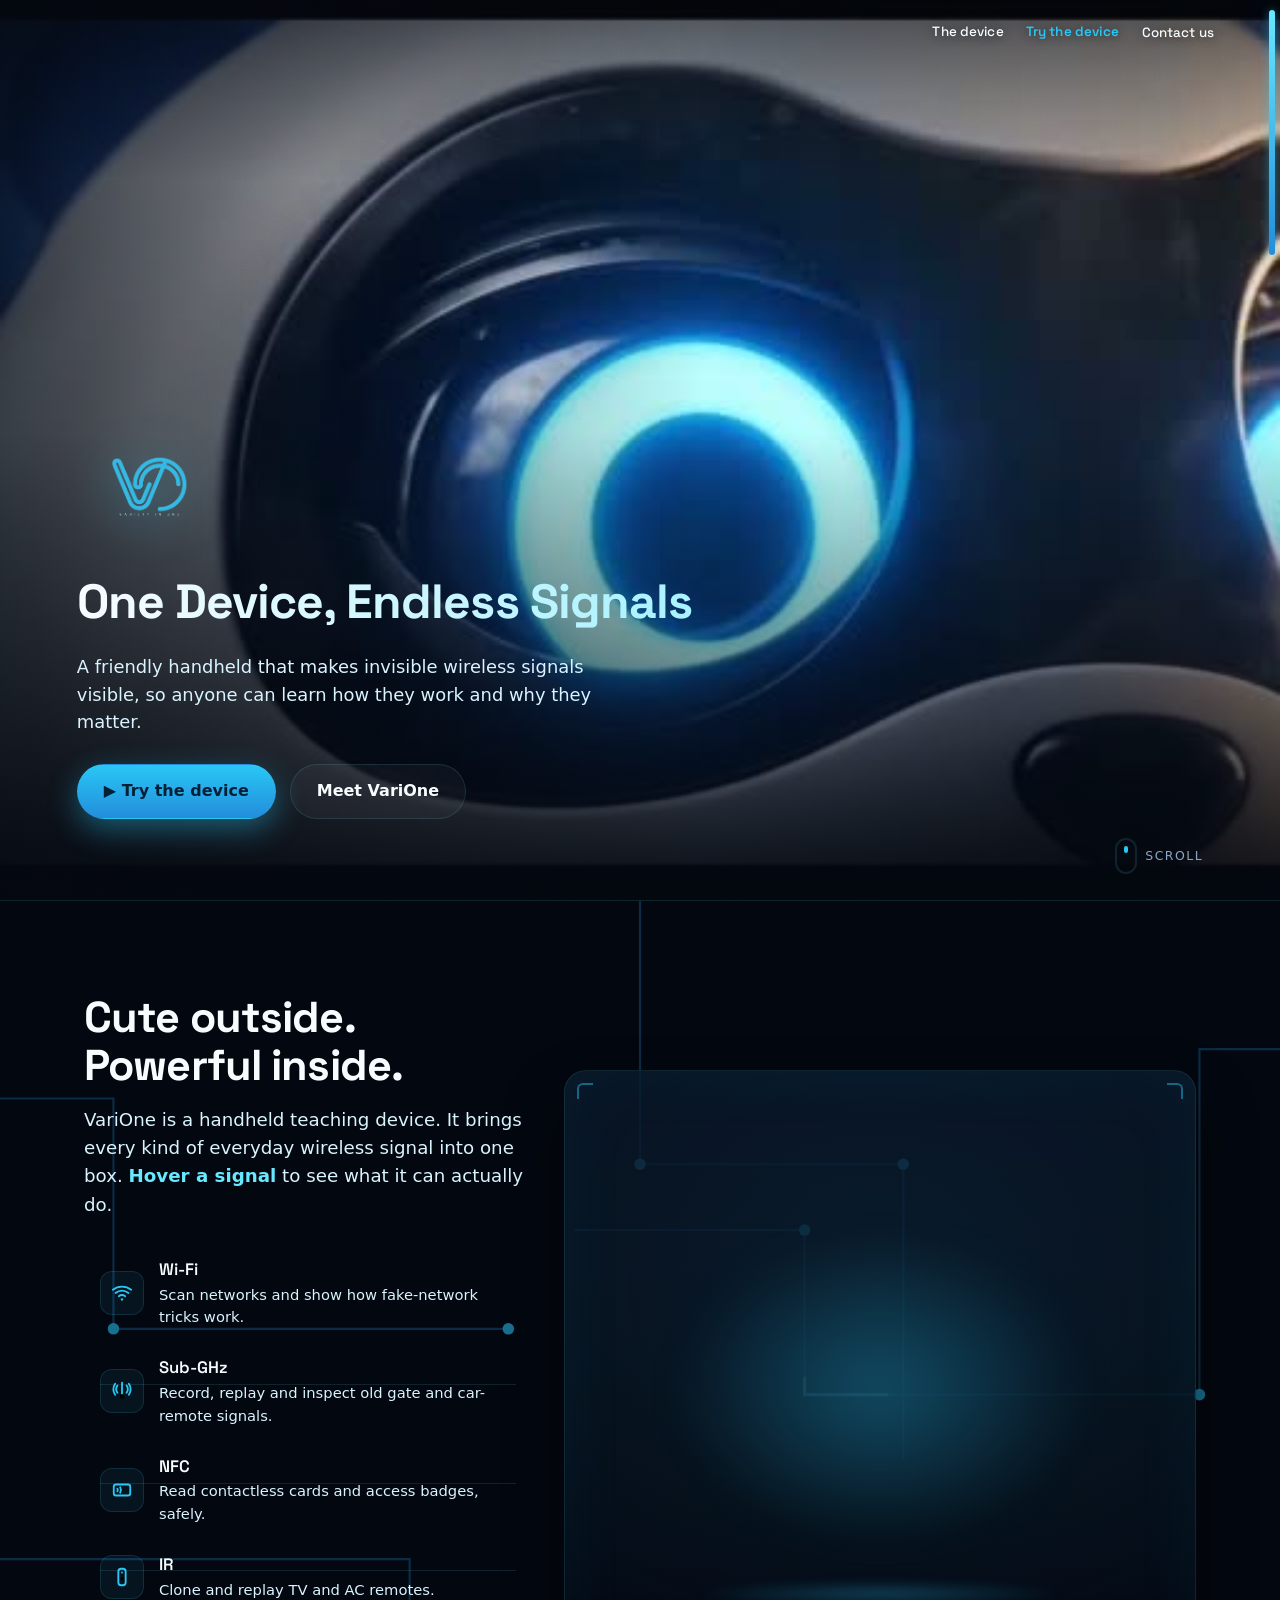
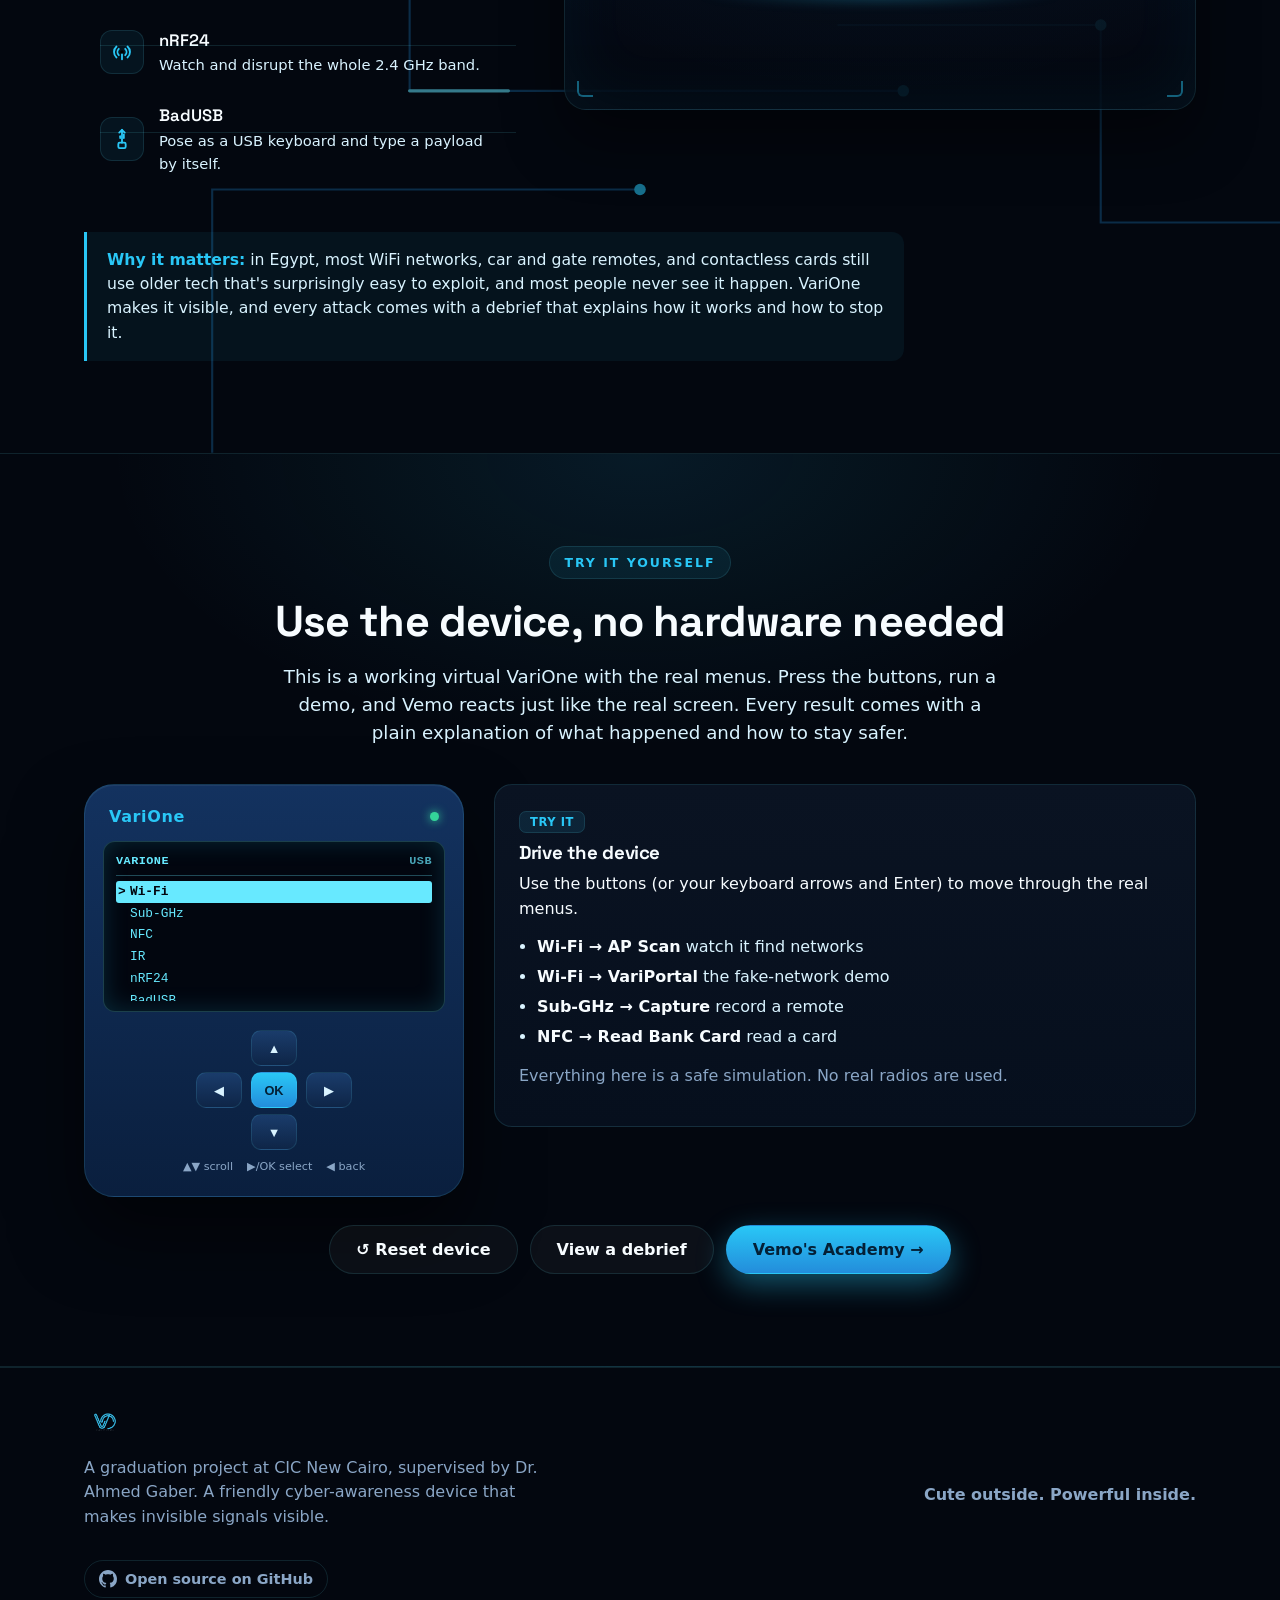
==== commit f2ece14b: "Mobile: global overflow-x guard to stop right-side dark strip / shrink-to-fit Co-Authored-By: Claude" ====
--- a/index.html
+++ b/index.html
@@ -6,8 +6,8 @@
     <meta name="viewport" content="width=device-width, initial-scale=1.0" />
     <meta name="description" content="VariOne — a friendly cyber-awareness handheld that makes invisible wireless signals visible. Try the interactive device." />
     <title>VariOne — One Device, Endless Signals</title>
-    <script type="module" crossorigin src="./assets/index-Df1YAdvg.js"></script>
-    <link rel="stylesheet" crossorigin href="./assets/index-D_As_KMW.css">
+    <script type="module" crossorigin src="./assets/index-g14n2fV-.js"></script>
+    <link rel="stylesheet" crossorigin href="./assets/index-DT2n-ATS.css">
   </head>
   <body>
     <div id="root"></div>
--- a/assets/index-DT2n-ATS.css
+++ b/assets/index-DT2n-ATS.css
@@ -0,0 +1 @@
+@font-face{font-family:Space Grotesk;font-style:normal;font-display:swap;font-weight:400;src:url(./space-grotesk-vietnamese-400-normal-B7xT_GF5.woff2)format("woff2"),url(./space-grotesk-vietnamese-400-normal-BIWiOVfw.woff)format("woff");unicode-range:U+102-103,U+110-111,U+128-129,U+168-169,U+1A0-1A1,U+1AF-1B0,U+300-301,U+303-304,U+308-309,U+323,U+329,U+1EA0-1EF9,U+20AB}@font-face{font-family:Space Grotesk;font-style:normal;font-display:swap;font-weight:400;src:url(./space-grotesk-latin-ext-400-normal-CfP_5XZW.woff2)format("woff2"),url(./space-grotesk-latin-ext-400-normal-DRPE3kg4.woff)format("woff");unicode-range:U+100-2BA,U+2BD-2C5,U+2C7-2CC,U+2CE-2D7,U+2DD-2FF,U+304,U+308,U+329,U+1D00-1DBF,U+1E00-1E9F,U+1EF2-1EFF,U+2020,U+20A0-20AB,U+20AD-20C0,U+2113,U+2C60-2C7F,U+A720-A7FF}@font-face{font-family:Space Grotesk;font-style:normal;font-display:swap;font-weight:400;src:url(./space-grotesk-latin-400-normal-CJ-V5oYT.woff2)format("woff2"),url(./space-grotesk-latin-400-normal-BnQMeOim.woff)format("woff");unicode-range:U+??,U+131,U+152-153,U+2BB-2BC,U+2C6,U+2DA,U+2DC,U+304,U+308,U+329,U+2000-206F,U+20AC,U+2122,U+2191,U+2193,U+2212,U+2215,U+FEFF,U+FFFD}@font-face{font-family:Space Grotesk;font-style:normal;font-display:swap;font-weight:500;src:url(./space-grotesk-vietnamese-500-normal-BmEvtly_.woff2)format("woff2"),url(./space-grotesk-vietnamese-500-normal-BTqKIpxg.woff)format("woff");unicode-range:U+102-103,U+110-111,U+128-129,U+168-169,U+1A0-1A1,U+1AF-1B0,U+300-301,U+303-304,U+308-309,U+323,U+329,U+1EA0-1EF9,U+20AB}@font-face{font-family:Space Grotesk;font-style:normal;font-display:swap;font-weight:500;src:url(./space-grotesk-latin-ext-500-normal-DUe3BAxM.woff2)format("woff2"),url(./space-grotesk-latin-ext-500-normal-3dgZTiw9.woff)format("woff");unicode-range:U+100-2BA,U+2BD-2C5,U+2C7-2CC,U+2CE-2D7,U+2DD-2FF,U+304,U+308,U+329,U+1D00-1DBF,U+1E00-1E9F,U+1EF2-1EFF,U+2020,U+20A0-20AB,U+20AD-20C0,U+2113,U+2C60-2C7F,U+A720-A7FF}@font-face{font-family:Space Grotesk;font-style:normal;font-display:swap;font-weight:500;src:url(./space-grotesk-latin-500-normal-lFbtlQH6.woff2)format("woff2"),url(./space-grotesk-latin-500-normal-CNSSEhBt.woff)format("woff");unicode-range:U+??,U+131,U+152-153,U+2BB-2BC,U+2C6,U+2DA,U+2DC,U+304,U+308,U+329,U+2000-206F,U+20AC,U+2122,U+2191,U+2193,U+2212,U+2215,U+FEFF,U+FFFD}@font-face{font-family:Space Grotesk;font-style:normal;font-display:swap;font-weight:600;src:url(./space-grotesk-vietnamese-600-normal-DUi7WF5p.woff2)format("woff2"),url(./space-grotesk-vietnamese-600-normal-D6zpsUhD.woff)format("woff");unicode-range:U+102-103,U+110-111,U+128-129,U+168-169,U+1A0-1A1,U+1AF-1B0,U+300-301,U+303-304,U+308-309,U+323,U+329,U+1EA0-1EF9,U+20AB}@font-face{font-family:Space Grotesk;font-style:normal;font-display:swap;font-weight:600;src:url(./space-grotesk-latin-ext-600-normal-DxxdqCpr.woff2)format("woff2"),url(./space-grotesk-latin-ext-600-normal-VcznFIpX.woff)format("woff");unicode-range:U+100-2BA,U+2BD-2C5,U+2C7-2CC,U+2CE-2D7,U+2DD-2FF,U+304,U+308,U+329,U+1D00-1DBF,U+1E00-1E9F,U+1EF2-1EFF,U+2020,U+20A0-20AB,U+20AD-20C0,U+2113,U+2C60-2C7F,U+A720-A7FF}@font-face{font-family:Space Grotesk;font-style:normal;font-display:swap;font-weight:600;src:url(./space-grotesk-latin-600-normal-DjKNqYRj.woff2)format("woff2"),url(./space-grotesk-latin-600-normal-BflQw4A9.woff)format("woff");unicode-range:U+??,U+131,U+152-153,U+2BB-2BC,U+2C6,U+2DA,U+2DC,U+304,U+308,U+329,U+2000-206F,U+20AC,U+2122,U+2191,U+2193,U+2212,U+2215,U+FEFF,U+FFFD}@font-face{font-family:Space Grotesk;font-style:normal;font-display:swap;font-weight:700;src:url(./space-grotesk-vietnamese-700-normal-DMty7AZE.woff2)format("woff2"),url(./space-grotesk-vietnamese-700-normal-Duxec5Rn.woff)format("woff");unicode-range:U+102-103,U+110-111,U+128-129,U+168-169,U+1A0-1A1,U+1AF-1B0,U+300-301,U+303-304,U+308-309,U+323,U+329,U+1EA0-1EF9,U+20AB}@font-face{font-family:Space Grotesk;font-style:normal;font-display:swap;font-weight:700;src:url(./space-grotesk-latin-ext-700-normal-BQnZhY3m.woff2)format("woff2"),url(./space-grotesk-latin-ext-700-normal-HVCqSBdx.woff)format("woff");unicode-range:U+100-2BA,U+2BD-2C5,U+2C7-2CC,U+2CE-2D7,U+2DD-2FF,U+304,U+308,U+329,U+1D00-1DBF,U+1E00-1E9F,U+1EF2-1EFF,U+2020,U+20A0-20AB,U+20AD-20C0,U+2113,U+2C60-2C7F,U+A720-A7FF}@font-face{font-family:Space Grotesk;font-style:normal;font-display:swap;font-weight:700;src:url(./space-grotesk-latin-700-normal-RjhwGPKo.woff2)format("woff2"),url(./space-grotesk-latin-700-normal-CwsQ-cCU.woff)format("woff");unicode-range:U+??,U+131,U+152-153,U+2BB-2BC,U+2C6,U+2DA,U+2DC,U+304,U+308,U+329,U+2000-206F,U+20AC,U+2122,U+2191,U+2193,U+2212,U+2215,U+FEFF,U+FFFD}:root{--navy:#0b2e63;--visor:#102b5c;--cyan:#29c7f6;--cyan-soft:#67e9ff;--blue:#238ddb;--pale:#d9f3ff;--white:#f7fcff;--bg:#03070f;--bg-2:#060f1d;--card:#0a1322;--line:#67e9ff1f;--muted:#8aa6c6;--ok:#34d399;--bad:#f87171;--warn:#fbbf24;--radius:18px;--maxw:1160px;--font:"Segoe UI", system-ui, -apple-system, Roboto, Helvetica, Arial, sans-serif;--display:"Space Grotesk", "Segoe UI", system-ui, sans-serif;--mono:"Cascadia Code", "Consolas", ui-monospace, monospace}*{box-sizing:border-box}html{scroll-behavior:smooth}html,body{max-width:100%;overflow-x:clip}body{font-family:var(--font);color:var(--white);background:var(--bg);-webkit-font-smoothing:antialiased;cursor:url(data:image/svg+xml,%3Csvg%20xmlns%3D%22http%3A%2F%2Fwww.w3.org%2F2000%2Fsvg%22%20width%3D%2211%22%20height%3D%2217%22%20viewBox%3D%220%200%2022%2034%22%20shape-rendering%3D%22crispEdges%22%3E%3Crect%20x%3D%220%22%20y%3D%220%22%20width%3D%222%22%20height%3D%222%22%20fill%3D%22%230a0a12%22%2F%3E%3Crect%20x%3D%220%22%20y%3D%222%22%20width%3D%224%22%20height%3D%222%22%20fill%3D%22%230a0a12%22%2F%3E%3Crect%20x%3D%220%22%20y%3D%224%22%20width%3D%222%22%20height%3D%222%22%20fill%3D%22%230a0a12%22%2F%3E%3Crect%20x%3D%222%22%20y%3D%224%22%20width%3D%222%22%20height%3D%222%22%20fill%3D%22%2329C7F6%22%2F%3E%3Crect%20x%3D%224%22%20y%3D%224%22%20width%3D%222%22%20height%3D%222%22%20fill%3D%22%230a0a12%22%2F%3E%3Crect%20x%3D%220%22%20y%3D%226%22%20width%3D%222%22%20height%3D%222%22%20fill%3D%22%230a0a12%22%2F%3E%3Crect%20x%3D%222%22%20y%3D%226%22%20width%3D%224%22%20height%3D%222%22%20fill%3D%22%2329C7F6%22%2F%3E%3Crect%20x%3D%226%22%20y%3D%226%22%20width%3D%222%22%20height%3D%222%22%20fill%3D%22%230a0a12%22%2F%3E%3Crect%20x%3D%220%22%20y%3D%228%22%20width%3D%222%22%20height%3D%222%22%20fill%3D%22%230a0a12%22%2F%3E%3Crect%20x%3D%222%22%20y%3D%228%22%20width%3D%226%22%20height%3D%222%22%20fill%3D%22%2329C7F6%22%2F%3E%3Crect%20x%3D%228%22%20y%3D%228%22%20width%3D%222%22%20height%3D%222%22%20fill%3D%22%230a0a12%22%2F%3E%3Crect%20x%3D%220%22%20y%3D%2210%22%20width%3D%222%22%20height%3D%222%22%20fill%3D%22%230a0a12%22%2F%3E%3Crect%20x%3D%222%22%20y%3D%2210%22%20width%3D%228%22%20height%3D%222%22%20fill%3D%22%2329C7F6%22%2F%3E%3Crect%20x%3D%2210%22%20y%3D%2210%22%20width%3D%222%22%20height%3D%222%22%20fill%3D%22%230a0a12%22%2F%3E%3Crect%20x%3D%220%22%20y%3D%2212%22%20width%3D%222%22%20height%3D%222%22%20fill%3D%22%230a0a12%22%2F%3E%3Crect%20x%3D%222%22%20y%3D%2212%22%20width%3D%2210%22%20height%3D%222%22%20fill%3D%22%2329C7F6%22%2F%3E%3Crect%20x%3D%2212%22%20y%3D%2212%22%20width%3D%222%22%20height%3D%222%22%20fill%3D%22%230a0a12%22%2F%3E%3Crect%20x%3D%220%22%20y%3D%2214%22%20width%3D%222%22%20height%3D%222%22%20fill%3D%22%230a0a12%22%2F%3E%3Crect%20x%3D%222%22%20y%3D%2214%22%20width%3D%2212%22%20height%3D%222%22%20fill%3D%22%2329C7F6%22%2F%3E%3Crect%20x%3D%2214%22%20y%3D%2214%22%20width%3D%222%22%20height%3D%222%22%20fill%3D%22%230a0a12%22%2F%3E%3Crect%20x%3D%220%22%20y%3D%2216%22%20width%3D%222%22%20height%3D%222%22%20fill%3D%22%230a0a12%22%2F%3E%3Crect%20x%3D%222%22%20y%3D%2216%22%20width%3D%2214%22%20height%3D%222%22%20fill%3D%22%2329C7F6%22%2F%3E%3Crect%20x%3D%2216%22%20y%3D%2216%22%20width%3D%222%22%20height%3D%222%22%20fill%3D%22%230a0a12%22%2F%3E%3Crect%20x%3D%220%22%20y%3D%2218%22%20width%3D%222%22%20height%3D%222%22%20fill%3D%22%230a0a12%22%2F%3E%3Crect%20x%3D%222%22%20y%3D%2218%22%20width%3D%2216%22%20height%3D%222%22%20fill%3D%22%2329C7F6%22%2F%3E%3Crect%20x%3D%2218%22%20y%3D%2218%22%20width%3D%222%22%20height%3D%222%22%20fill%3D%22%230a0a12%22%2F%3E%3Crect%20x%3D%220%22%20y%3D%2220%22%20width%3D%222%22%20height%3D%222%22%20fill%3D%22%230a0a12%22%2F%3E%3Crect%20x%3D%222%22%20y%3D%2220%22%20width%3D%2210%22%20height%3D%222%22%20fill%3D%22%2329C7F6%22%2F%3E%3Crect%20x%3D%2212%22%20y%3D%2220%22%20width%3D%2210%22%20height%3D%222%22%20fill%3D%22%230a0a12%22%2F%3E%3Crect%20x%3D%220%22%20y%3D%2222%22%20width%3D%222%22%20height%3D%222%22%20fill%3D%22%230a0a12%22%2F%3E%3Crect%20x%3D%222%22%20y%3D%2222%22%20width%3D%224%22%20height%3D%222%22%20fill%3D%22%2329C7F6%22%2F%3E%3Crect%20x%3D%226%22%20y%3D%2222%22%20width%3D%222%22%20height%3D%222%22%20fill%3D%22%230a0a12%22%2F%3E%3Crect%20x%3D%228%22%20y%3D%2222%22%20width%3D%224%22%20height%3D%222%22%20fill%3D%22%2329C7F6%22%2F%3E%3Crect%20x%3D%2212%22%20y%3D%2222%22%20width%3D%222%22%20height%3D%222%22%20fill%3D%22%230a0a12%22%2F%3E%3Crect%20x%3D%220%22%20y%3D%2224%22%20width%3D%222%22%20height%3D%222%22%20fill%3D%22%230a0a12%22%2F%3E%3Crect%20x%3D%222%22%20y%3D%2224%22%20width%3D%222%22%20height%3D%222%22%20fill%3D%22%2329C7F6%22%2F%3E%3Crect%20x%3D%224%22%20y%3D%2224%22%20width%3D%222%22%20height%3D%222%22%20fill%3D%22%230a0a12%22%2F%3E%3Crect%20x%3D%228%22%20y%3D%2224%22%20width%3D%222%22%20height%3D%222%22%20fill%3D%22%230a0a12%22%2F%3E%3Crect%20x%3D%2210%22%20y%3D%2224%22%20width%3D%224%22%20height%3D%222%22%20fill%3D%22%2329C7F6%22%2F%3E%3Crect%20x%3D%2214%22%20y%3D%2224%22%20width%3D%222%22%20height%3D%222%22%20fill%3D%22%230a0a12%22%2F%3E%3Crect%20x%3D%220%22%20y%3D%2226%22%20width%3D%224%22%20height%3D%222%22%20fill%3D%22%230a0a12%22%2F%3E%3Crect%20x%3D%228%22%20y%3D%2226%22%20width%3D%222%22%20height%3D%222%22%20fill%3D%22%230a0a12%22%2F%3E%3Crect%20x%3D%2210%22%20y%3D%2226%22%20width%3D%224%22%20height%3D%222%22%20fill%3D%22%2329C7F6%22%2F%3E%3Crect%20x%3D%2214%22%20y%3D%2226%22%20width%3D%222%22%20height%3D%222%22%20fill%3D%22%230a0a12%22%2F%3E%3Crect%20x%3D%220%22%20y%3D%2228%22%20width%3D%222%22%20height%3D%222%22%20fill%3D%22%230a0a12%22%2F%3E%3Crect%20x%3D%2210%22%20y%3D%2228%22%20width%3D%222%22%20height%3D%222%22%20fill%3D%22%230a0a12%22%2F%3E%3Crect%20x%3D%2212%22%20y%3D%2228%22%20width%3D%224%22%20height%3D%222%22%20fill%3D%22%2329C7F6%22%2F%3E%3Crect%20x%3D%2216%22%20y%3D%2228%22%20width%3D%222%22%20height%3D%222%22%20fill%3D%22%230a0a12%22%2F%3E%3Crect%20x%3D%2210%22%20y%3D%2230%22%20width%3D%222%22%20height%3D%222%22%20fill%3D%22%230a0a12%22%2F%3E%3Crect%20x%3D%2212%22%20y%3D%2230%22%20width%3D%224%22%20height%3D%222%22%20fill%3D%22%2329C7F6%22%2F%3E%3Crect%20x%3D%2216%22%20y%3D%2230%22%20width%3D%222%22%20height%3D%222%22%20fill%3D%22%230a0a12%22%2F%3E%3Crect%20x%3D%2210%22%20y%3D%2232%22%20width%3D%228%22%20height%3D%222%22%20fill%3D%22%230a0a12%22%2F%3E%3C%2Fsvg%3E) 0 0,auto;margin:0;line-height:1.55}a{color:var(--cyan);text-decoration:none}a:hover{color:var(--cyan-soft)}h1,h2,h3{font-family:var(--display);letter-spacing:-.02em;margin:0 0 .4em;font-weight:700;line-height:1.12}h1{font-size:clamp(2.4rem,6vw,4.4rem)}h2{font-size:clamp(1.7rem,3.6vw,2.7rem)}p{margin:0 0 1em}.wrap{max-width:var(--maxw);margin:0 auto;padding:0 24px}.section{padding:92px 0;position:relative}@media (width<=640px){.wrap{padding:0 18px}.section{padding:58px 0}}.eyebrow{letter-spacing:.16em;text-transform:uppercase;color:var(--cyan);border:1px solid var(--line);background:#29c7f614;border-radius:999px;margin-bottom:18px;padding:6px 14px;font-size:.78rem;font-weight:800;display:inline-block}.lead{color:var(--pale);max-width:62ch;font-size:1.14rem}.muted{color:var(--muted)}.btn{cursor:pointer;border:1px solid #0000;border-radius:999px;align-items:center;gap:9px;padding:14px 26px;font-family:inherit;font-size:1rem;font-weight:800;transition:transform .12s,box-shadow .12s,background .12s,border-color .12s;display:inline-flex}.btn:active{transform:translateY(1px)}.btn--primary{background:linear-gradient(180deg, var(--cyan), var(--blue));color:#042036;box-shadow:0 10px 30px #29c7f666}.btn--primary:hover{transform:translateY(-1px);box-shadow:0 14px 40px #29c7f68c}.btn--ghost{color:var(--white);border-color:var(--line);background:#ffffff0a}.btn--ghost:hover{border-color:var(--cyan);color:var(--cyan)}.card{background:linear-gradient(180deg, var(--card), var(--bg-2));border:1px solid var(--line);border-radius:var(--radius);padding:24px}.tag{letter-spacing:.05em;color:var(--cyan);border:1px solid var(--line);text-transform:uppercase;background:#29c7f61a;border-radius:7px;padding:3px 10px;font-size:.72rem;font-weight:800}.center{text-align:center}.reveal{opacity:0;transition:opacity .7s,transform .7s;transform:translateY(24px)}.reveal.in{opacity:1;transform:none}html{scrollbar-width:none;-ms-overflow-style:none}::-webkit-scrollbar{width:0;height:0;display:none}::-webkit-scrollbar-thumb{background:linear-gradient(180deg, var(--cyan), var(--blue));background-clip:padding-box;border:3px solid #0000;border-radius:999px}::-webkit-scrollbar-thumb:hover{background:linear-gradient(180deg, var(--cyan-soft), var(--cyan));background-clip:padding-box}a,button,[role=button],input[type=submit],input[type=button],select,summary,.btn,.nav-link,.nav-link--btn,.sig-row,.pad-btn,.db-tab,.modal-close{cursor:url(data:image/svg+xml,%3Csvg%20xmlns%3D%22http%3A%2F%2Fwww.w3.org%2F2000%2Fsvg%22%20width%3D%2210%22%20height%3D%2215%22%20viewBox%3D%220%200%2020%2030%22%20shape-rendering%3D%22crispEdges%22%3E%3Crect%20x%3D%224%22%20y%3D%220%22%20width%3D%224%22%20height%3D%222%22%20fill%3D%22%230a0a12%22%2F%3E%3Crect%20x%3D%222%22%20y%3D%222%22%20width%3D%222%22%20height%3D%222%22%20fill%3D%22%230a0a12%22%2F%3E%3Crect%20x%3D%224%22%20y%3D%222%22%20width%3D%224%22%20height%3D%222%22%20fill%3D%22%2329C7F6%22%2F%3E%3Crect%20x%3D%228%22%20y%3D%222%22%20width%3D%222%22%20height%3D%222%22%20fill%3D%22%230a0a12%22%2F%3E%3Crect%20x%3D%222%22%20y%3D%224%22%20width%3D%222%22%20height%3D%222%22%20fill%3D%22%230a0a12%22%2F%3E%3Crect%20x%3D%224%22%20y%3D%224%22%20width%3D%224%22%20height%3D%222%22%20fill%3D%22%2329C7F6%22%2F%3E%3Crect%20x%3D%228%22%20y%3D%224%22%20width%3D%222%22%20height%3D%222%22%20fill%3D%22%230a0a12%22%2F%3E%3Crect%20x%3D%222%22%20y%3D%226%22%20width%3D%222%22%20height%3D%222%22%20fill%3D%22%230a0a12%22%2F%3E%3Crect%20x%3D%224%22%20y%3D%226%22%20width%3D%224%22%20height%3D%222%22%20fill%3D%22%2329C7F6%22%2F%3E%3Crect%20x%3D%228%22%20y%3D%226%22%20width%3D%222%22%20height%3D%222%22%20fill%3D%22%230a0a12%22%2F%3E%3Crect%20x%3D%222%22%20y%3D%228%22%20width%3D%222%22%20height%3D%222%22%20fill%3D%22%230a0a12%22%2F%3E%3Crect%20x%3D%224%22%20y%3D%228%22%20width%3D%224%22%20height%3D%222%22%20fill%3D%22%2329C7F6%22%2F%3E%3Crect%20x%3D%228%22%20y%3D%228%22%20width%3D%226%22%20height%3D%222%22%20fill%3D%22%230a0a12%22%2F%3E%3Crect%20x%3D%222%22%20y%3D%2210%22%20width%3D%222%22%20height%3D%222%22%20fill%3D%22%230a0a12%22%2F%3E%3Crect%20x%3D%224%22%20y%3D%2210%22%20width%3D%224%22%20height%3D%222%22%20fill%3D%22%2329C7F6%22%2F%3E%3Crect%20x%3D%228%22%20y%3D%2210%22%20width%3D%222%22%20height%3D%222%22%20fill%3D%22%230a0a12%22%2F%3E%3Crect%20x%3D%2210%22%20y%3D%2210%22%20width%3D%224%22%20height%3D%222%22%20fill%3D%22%2329C7F6%22%2F%3E%3Crect%20x%3D%2214%22%20y%3D%2210%22%20width%3D%224%22%20height%3D%222%22%20fill%3D%22%230a0a12%22%2F%3E%3Crect%20x%3D%222%22%20y%3D%2212%22%20width%3D%222%22%20height%3D%222%22%20fill%3D%22%230a0a12%22%2F%3E%3Crect%20x%3D%224%22%20y%3D%2212%22%20width%3D%224%22%20height%3D%222%22%20fill%3D%22%2329C7F6%22%2F%3E%3Crect%20x%3D%228%22%20y%3D%2212%22%20width%3D%222%22%20height%3D%222%22%20fill%3D%22%230a0a12%22%2F%3E%3Crect%20x%3D%2210%22%20y%3D%2212%22%20width%3D%224%22%20height%3D%222%22%20fill%3D%22%2329C7F6%22%2F%3E%3Crect%20x%3D%2214%22%20y%3D%2212%22%20width%3D%222%22%20height%3D%222%22%20fill%3D%22%230a0a12%22%2F%3E%3Crect%20x%3D%2216%22%20y%3D%2212%22%20width%3D%222%22%20height%3D%222%22%20fill%3D%22%2329C7F6%22%2F%3E%3Crect%20x%3D%2218%22%20y%3D%2212%22%20width%3D%222%22%20height%3D%222%22%20fill%3D%22%230a0a12%22%2F%3E%3Crect%20x%3D%222%22%20y%3D%2214%22%20width%3D%222%22%20height%3D%222%22%20fill%3D%22%230a0a12%22%2F%3E%3Crect%20x%3D%224%22%20y%3D%2214%22%20width%3D%2214%22%20height%3D%222%22%20fill%3D%22%2329C7F6%22%2F%3E%3Crect%20x%3D%2218%22%20y%3D%2214%22%20width%3D%222%22%20height%3D%222%22%20fill%3D%22%230a0a12%22%2F%3E%3Crect%20x%3D%220%22%20y%3D%2216%22%20width%3D%224%22%20height%3D%222%22%20fill%3D%22%230a0a12%22%2F%3E%3Crect%20x%3D%224%22%20y%3D%2216%22%20width%3D%2214%22%20height%3D%222%22%20fill%3D%22%2329C7F6%22%2F%3E%3Crect%20x%3D%2218%22%20y%3D%2216%22%20width%3D%222%22%20height%3D%222%22%20fill%3D%22%230a0a12%22%2F%3E%3Crect%20x%3D%220%22%20y%3D%2218%22%20width%3D%222%22%20height%3D%222%22%20fill%3D%22%230a0a12%22%2F%3E%3Crect%20x%3D%222%22%20y%3D%2218%22%20width%3D%2216%22%20height%3D%222%22%20fill%3D%22%2329C7F6%22%2F%3E%3Crect%20x%3D%2218%22%20y%3D%2218%22%20width%3D%222%22%20height%3D%222%22%20fill%3D%22%230a0a12%22%2F%3E%3Crect%20x%3D%220%22%20y%3D%2220%22%20width%3D%222%22%20height%3D%222%22%20fill%3D%22%230a0a12%22%2F%3E%3Crect%20x%3D%222%22%20y%3D%2220%22%20width%3D%2216%22%20height%3D%222%22%20fill%3D%22%2329C7F6%22%2F%3E%3Crect%20x%3D%2218%22%20y%3D%2220%22%20width%3D%222%22%20height%3D%222%22%20fill%3D%22%230a0a12%22%2F%3E%3Crect%20x%3D%222%22%20y%3D%2222%22%20width%3D%222%22%20height%3D%222%22%20fill%3D%22%230a0a12%22%2F%3E%3Crect%20x%3D%224%22%20y%3D%2222%22%20width%3D%2214%22%20height%3D%222%22%20fill%3D%22%2329C7F6%22%2F%3E%3Crect%20x%3D%2218%22%20y%3D%2222%22%20width%3D%222%22%20height%3D%222%22%20fill%3D%22%230a0a12%22%2F%3E%3Crect%20x%3D%222%22%20y%3D%2224%22%20width%3D%222%22%20height%3D%222%22%20fill%3D%22%230a0a12%22%2F%3E%3Crect%20x%3D%224%22%20y%3D%2224%22%20width%3D%2214%22%20height%3D%222%22%20fill%3D%22%2329C7F6%22%2F%3E%3Crect%20x%3D%2218%22%20y%3D%2224%22%20width%3D%222%22%20height%3D%222%22%20fill%3D%22%230a0a12%22%2F%3E%3Crect%20x%3D%224%22%20y%3D%2226%22%20width%3D%222%22%20height%3D%222%22%20fill%3D%22%230a0a12%22%2F%3E%3Crect%20x%3D%226%22%20y%3D%2226%22%20width%3D%2212%22%20height%3D%222%22%20fill%3D%22%2329C7F6%22%2F%3E%3Crect%20x%3D%2218%22%20y%3D%2226%22%20width%3D%222%22%20height%3D%222%22%20fill%3D%22%230a0a12%22%2F%3E%3Crect%20x%3D%224%22%20y%3D%2228%22%20width%3D%2216%22%20height%3D%222%22%20fill%3D%22%230a0a12%22%2F%3E%3C%2Fsvg%3E) 3 0,pointer!important}input[type=text],input[type=email],input[type=tel],input[type=search],textarea{cursor:text!important}.hero{background:var(--bg);align-items:flex-end;min-height:100dvh;display:flex;position:relative;overflow:hidden}.hero-video{object-fit:cover;object-position:center;z-index:0;width:100%;height:100%;position:absolute;inset:0}.hero-veil{z-index:1;background:linear-gradient(#03070f99 0%,#0000 20% 48%,#03070feb 100%),linear-gradient(90deg,#03070fbf 0%,#0000 55%);position:absolute;inset:0}.hero-grain{z-index:1;pointer-events:none;opacity:.08;mix-blend-mode:overlay;background-image:url("data:image/svg+xml,%3Csvg xmlns='http://www.w3.org/2000/svg' width='140' height='140'%3E%3Cfilter id='n'%3E%3CfeTurbulence type='fractalNoise' baseFrequency='0.9' numOctaves='2' stitchTiles='stitch'/%3E%3C/filter%3E%3Crect width='100%25' height='100%25' filter='url(%23n)'/%3E%3C/svg%3E");background-size:140px 140px;position:absolute;inset:0}.hero-inner{z-index:2;width:100%;padding:0 6vw 9vh;position:relative}.hero-logo{filter:drop-shadow(0 6px 26px #29c7f673);width:auto;height:clamp(54px,9vw,96px);margin-bottom:22px}.hero-tagline{font-family:var(--display);letter-spacing:-.02em;background:linear-gradient(90deg, var(--white), var(--cyan-soft));color:#0000;-webkit-background-clip:text;background-clip:text;margin:0 0 14px;font-size:clamp(1.6rem,4.4vw,3rem);font-weight:700}.hero-sub{max-width:46ch;color:var(--pale);margin-bottom:28px;font-size:1.12rem}.hero-actions{flex-wrap:wrap;gap:14px;display:flex}.hero-scroll{z-index:2;color:var(--muted);letter-spacing:.12em;text-transform:uppercase;align-items:center;gap:8px;font-size:.78rem;display:inline-flex;position:absolute;bottom:26px;left:auto;right:6vw;transform:none}.hero-scroll span{border:2px solid var(--line);border-radius:12px;width:22px;height:36px;position:relative}.hero-scroll span:after{content:"";background:var(--cyan);border-radius:2px;width:4px;height:7px;animation:1.6s ease-in-out infinite scrolldot;position:absolute;top:6px;left:50%;transform:translate(-50%)}@keyframes scrolldot{0%,to{opacity:0;transform:translate(-50%)}50%{opacity:1;transform:translate(-50%,10px)}}@media (width<=768px),(height<=640px){.hero-scroll{display:none}}.signal-bg{z-index:0;pointer-events:none;position:absolute;inset:0;overflow:hidden}.bg-canvas{width:100%;height:100%;position:absolute;inset:0}.bg-grid{background-image:radial-gradient(circle,#67e9ff24 1px,#0000 1.6px);background-size:26px 26px;position:absolute;inset:0;-webkit-mask-image:radial-gradient(130% 100% at 70% 45%,#000 30%,#0000 80%);mask-image:radial-gradient(130% 100% at 70% 45%,#000 30%,#0000 80%)}.bg-grid-spot{background:radial-gradient(440px 320px at 72% 45%,#29c7f629,#0000 70%);animation:6s ease-in-out infinite bgspot;position:absolute;inset:0}@keyframes bgspot{0%,to{opacity:.55}50%{opacity:1}}.bg-aurora{position:absolute;inset:0}.bg-aurora .blob{filter:blur(72px);opacity:.5;border-radius:50%;position:absolute}.bg-aurora .b1{background:radial-gradient(circle,#29c7f680,#0000 60%);width:480px;height:480px;animation:17s ease-in-out infinite bgfloat1;top:0%;left:52%}.bg-aurora .b2{background:radial-gradient(circle,#238ddb8c,#0000 60%);width:440px;height:440px;animation:21s ease-in-out infinite bgfloat2;top:38%;left:6%}.bg-aurora .b3{background:radial-gradient(circle,#67e9ff66,#0000 60%);width:380px;height:380px;animation:19s ease-in-out infinite bgfloat3;top:50%;left:72%}@keyframes bgfloat1{0%,to{transform:translate(0)}50%{transform:translate(-50px,40px)}}@keyframes bgfloat2{0%,to{transform:translate(0)}50%{transform:translate(60px,-30px)}}@keyframes bgfloat3{0%,to{transform:translate(0)}50%{transform:translate(-40px,-50px)}}.bg-circuit{width:100%;height:100%;color:var(--blue);opacity:.55;position:absolute;inset:0}.bg-circuit-pulse path{stroke-dasharray:60 600;stroke-dashoffset:0;opacity:.9;animation:4.5s linear infinite bgflow}.bg-circuit-pulse path:nth-child(2){animation-delay:1.4s}.bg-circuit-pulse path:nth-child(3){animation-delay:2.6s}@keyframes bgflow{to{stroke-dashoffset:-660px}}@media (prefers-reduced-motion:reduce){.bg-grid-spot,.bg-aurora .blob,.bg-circuit-pulse path{animation:none}}.bg-switch{z-index:80;-webkit-backdrop-filter:blur(10px);backdrop-filter:blur(10px);border:1px solid var(--line);background:#03070fd9;border-radius:999px;align-items:center;gap:8px;padding:7px 10px 7px 14px;font-size:.82rem;display:flex;position:fixed;bottom:18px;left:18px;box-shadow:0 12px 30px #0006}.bg-switch>span{color:var(--muted);font-weight:600}.bg-switch button{cursor:pointer;text-transform:capitalize;color:var(--pale);background:0 0;border:1px solid #0000;border-radius:999px;padding:5px 12px;font-family:inherit;font-size:.82rem;font-weight:600;transition:background .15s,color .15s,border-color .15s}.bg-switch button:hover{color:var(--cyan)}.bg-switch button.on{background:linear-gradient(180deg, var(--cyan), var(--blue));color:#042036}.meet{border-top:1px solid var(--line);position:relative;overflow:hidden}.meet>.wrap{z-index:1;position:relative}.meet-inner{align-items:center;gap:40px;display:grid}@media (width>=940px){.meet-inner{grid-template-columns:.82fr 1.18fr}}.meet-copy h2{margin-bottom:16px}.meet-copy .lead strong{color:var(--cyan-soft);font-weight:600}.signals{gap:2px;margin:26px 0 0;padding:0;list-style:none;display:grid}.sig-row{cursor:pointer;border-left:2px solid #0000;align-items:center;gap:15px;padding:12px 8px 12px 14px;transition:border-color .2s;display:flex}.sig-row+.sig-row:after{content:"";background:var(--line);height:1px;margin-top:-13px;position:absolute;left:14px;right:8px}.sig-row{position:relative}.sig-row:hover,.sig-row.is-active{border-left-color:var(--cyan)}.sig-ico{width:44px;height:44px;color:var(--cyan);border:1px solid var(--line);background:#29c7f612;border-radius:12px;flex:none;place-items:center;transition:color .2s,background .2s,box-shadow .2s;display:grid}.sig-row.is-active .sig-ico,.sig-row:hover .sig-ico{color:var(--cyan-soft);background:#29c7f629;box-shadow:0 0 18px #29c7f652}.sig-body{flex-direction:column;gap:1px;min-width:0;display:flex}.sig-name{font-family:var(--display);align-items:center;gap:9px;font-size:1.04rem;font-weight:600;transition:color .2s;display:inline-flex}.sig-row.is-active .sig-name,.sig-row:hover .sig-name{color:var(--cyan-soft)}.sig-soon{text-transform:uppercase;letter-spacing:.08em;font-size:.6rem;font-family:var(--font);color:var(--warn);border:1px solid #fbbf2466;border-radius:5px;padding:1px 6px}.sig-text{color:var(--pale);font-size:.92rem}.sig-arrow{color:var(--cyan);opacity:0;margin-left:auto;font-size:1.4rem;transition:opacity .2s,transform .2s;transform:translate(-6px)}.sig-row.is-active .sig-arrow,.sig-row:hover .sig-arrow{opacity:1;transform:none}.meet-stage{perspective:1100px;border:1px solid var(--line);background:radial-gradient(120% 90% at 50% 35%,#29c7f614,#0000 70%),linear-gradient(#091223c7,#040912e0);border-radius:22px;place-items:center;min-height:640px;padding:26px;display:grid;position:relative;overflow:hidden;box-shadow:inset 0 0 70px #29c7f60f,0 30px 60px #00000073}.meet-glow{filter:blur(22px);z-index:0;background:radial-gradient(#29c7f64d,#0000 70%);width:66%;height:48%;position:absolute}.box-tag{z-index:4;font-family:var(--display);letter-spacing:.12em;text-transform:uppercase;color:var(--cyan);border:1px solid var(--line);background:#03070f80;border-radius:6px;padding:3px 9px;font-size:.66rem;font-weight:600;position:absolute;top:14px;left:16px}.box-corner{z-index:2;border:2px solid var(--cyan);opacity:.45;width:16px;height:16px;position:absolute}.box-corner.tl{border-bottom:0;border-right:0;border-top-left-radius:6px;top:12px;left:12px}.box-corner.tr{border-bottom:0;border-left:0;border-top-right-radius:6px;top:12px;right:12px}.box-corner.bl{border-top:0;border-right:0;border-bottom-left-radius:6px;bottom:12px;left:12px}.box-corner.br{border-top:0;border-left:0;border-bottom-right-radius:6px;bottom:12px;right:12px}.box-platform{z-index:0;filter:blur(5px);background:radial-gradient(#29c7f647,#0000 72%);border-radius:50%;width:58%;height:26px;position:absolute;bottom:16%;left:50%;transform:translate(-50%)}.meet-device{z-index:1;filter:drop-shadow(0 30px 50px #0000008c);width:min(440px,92%);height:auto;transform-style:preserve-3d;transition:transform .25s,opacity .35s,filter .35s;animation:6s ease-in-out infinite meetfloat;position:relative}.meet-device.is-ghost{opacity:.1;filter:blur(4px)saturate(.5);animation:none;transform:none!important}@keyframes meetfloat{0%,to{translate:0}50%{translate:0 -14px}}.device3d{z-index:1;--poster-color:transparent;background:0 0;width:100%;height:440px;transition:opacity .35s,filter .35s;position:relative}.device3d.is-ghost{opacity:.1;filter:blur(3px);pointer-events:none}.skeleton{z-index:3;opacity:0;pointer-events:none;flex-direction:column;justify-content:center;gap:4px;padding:20px 16px;transition:opacity .3s,transform .3s;display:flex;position:absolute;inset:0;overflow-y:auto;transform:translate(22px)scale(.98)}.skeleton.is-open{opacity:1;pointer-events:auto;transform:none}.sk-head{align-items:center;gap:12px;padding:0 6px 14px;display:flex}.sk-ico{color:var(--cyan);border:1px solid var(--cyan);background:#29c7f614;border-radius:11px;place-items:center;width:40px;height:40px;display:grid}.sk-title{font-family:var(--display);font-size:1.45rem;font-weight:700}.sk-count{text-transform:uppercase;letter-spacing:.08em;color:var(--cyan);border:1px solid var(--line);border-radius:999px;margin-left:auto;padding:3px 11px;font-size:.7rem}.sk-list{gap:9px;margin:0;padding:0;list-style:none;display:grid}.sk-item{background:linear-gradient(#29c7f612,#29c7f605);border:1px solid #67e9ff4d;border-radius:12px;align-items:flex-start;gap:12px;padding:11px 14px;display:flex}.skeleton.is-open .sk-item{animation:.4s both skin}.skeleton.is-open .sk-item:nth-child(2){animation-delay:50ms}.skeleton.is-open .sk-item:nth-child(3){animation-delay:.1s}.skeleton.is-open .sk-item:nth-child(4){animation-delay:.15s}.skeleton.is-open .sk-item:nth-child(5){animation-delay:.2s}@keyframes skin{0%{opacity:0;transform:translateY(10px)}to{opacity:1;transform:none}}.sk-node{background:var(--cyan);width:9px;height:9px;box-shadow:0 0 8px var(--cyan);border-radius:50%;flex:none;margin-top:6px}.sk-name{font-family:var(--display);flex-wrap:wrap;align-items:center;gap:8px;font-size:.98rem;font-weight:600;display:flex}.sk-desc{color:var(--pale);margin-top:2px;font-size:.86rem;display:block}.sk-tag{text-transform:uppercase;letter-spacing:.06em;color:var(--cyan);border:1px solid var(--line);font-size:.56rem;font-family:var(--font);border-radius:5px;padding:1px 6px}.sk-tag--soon{color:var(--warn);border-color:#fbbf2466}.why{border-left:3px solid var(--cyan);max-width:820px;color:var(--pale);background:#29c7f60f;border-radius:0 12px 12px 0;margin-top:44px;padding:16px 20px;font-size:.98rem}.why strong{color:var(--cyan)}.m-acc{gap:10px;margin:22px 0 0;padding:0;list-style:none;display:grid}.m-acc-item{border:1px solid var(--line);-webkit-backdrop-filter:blur(3px);backdrop-filter:blur(3px);background:linear-gradient(#0d1a30e6,#070f1ceb);border-radius:14px;transition:border-color .2s;overflow:hidden}.m-acc-item.is-open{border-color:var(--cyan)}.m-acc-head{text-align:left;width:100%;color:inherit;cursor:pointer;background:0 0;border:0;align-items:center;gap:13px;padding:13px 14px;display:flex}.m-acc-text{flex-direction:column;flex:1;gap:2px;min-width:0;display:flex}.m-chev{text-align:center;width:20px;color:var(--cyan);flex:none;margin-left:auto;font-size:1.6rem;line-height:1;transition:transform .3s}.m-acc-item.is-open .m-chev{transform:rotate(45deg)}.m-acc-panel{grid-template-rows:0fr;transition:grid-template-rows .32s;display:grid}.m-acc-item.is-open .m-acc-panel{grid-template-rows:1fr}.m-acc-panel-inner{overflow:hidden}.m-acc-panel .m-subs{opacity:0;padding:2px 14px 14px;transition:opacity .25s 60ms}.m-acc-item.is-open .m-acc-panel .m-subs{opacity:1}.m-subs{gap:11px;width:100%;margin:0;padding:0;list-style:none;display:grid}.m-sub{flex-direction:column;gap:2px;display:flex}.m-sub-name{font-family:var(--display);flex-wrap:wrap;align-items:center;gap:7px;font-size:.95rem;font-weight:600;display:inline-flex}.m-sub-desc{color:var(--pale);font-size:.85rem}.meet-stage.is-compact{min-height:320px;padding:18px}.meet-stage.is-compact .device3d{height:240px}.meet-stage.is-compact .box-platform{bottom:12%}.sim{width:100%}.sim-stage{align-items:start;gap:30px;display:grid}@media (width>=900px){.sim-stage{grid-template-columns:380px 1fr}}.device{border:1px solid var(--line);background:linear-gradient(#13325f,#0a1f3e);border-radius:30px;width:380px;max-width:100%;margin:0 auto;padding:18px 18px 20px;box-shadow:0 36px 70px #00000080,inset 0 1px #ffffff0f}.device-top{justify-content:space-between;align-items:center;padding:2px 6px 12px;display:flex}.device-brand{letter-spacing:.04em;color:var(--cyan);font-weight:800}.device-led{background:var(--ok);width:9px;height:9px;box-shadow:0 0 10px var(--ok);border-radius:50%}.oled{aspect-ratio:128/64;color:var(--cyan-soft);font-family:var(--mono);background:#02060f;border:1px solid #67e9ff40;border-radius:12px;padding:10px 12px;overflow:hidden;box-shadow:inset 0 0 24px #29c7f62e}.oled-inner{flex-direction:column;height:100%;display:flex}.oled-header{text-transform:uppercase;letter-spacing:.04em;border-bottom:1px solid #67e9ff4d;justify-content:space-between;margin-bottom:5px;padding-bottom:4px;font-size:.74rem;font-weight:700;display:flex}.oled-batt{opacity:.7}.oled-list{scrollbar-width:none;flex:1;min-height:0;margin:0;padding:0;font-size:.8rem;list-style:none;position:relative;overflow-y:auto}.oled-list::-webkit-scrollbar{display:none}@media (pointer:coarse){.oled-list{touch-action:pan-y;overflow:hidden}}.oled-list li{border-radius:3px;align-items:center;gap:4px;padding:1px 2px;display:flex}.oled-list li .caret{width:8px}.oled-list li.sel{background:var(--cyan-soft);color:#02060f;font-weight:700}.oled-soon{opacity:.6;margin-left:auto;font-size:.6rem}.oled-list li.sel .oled-soon{opacity:.8}.oled-demo{align-items:center;gap:8px;height:100%;display:flex}.oled-vemo{flex:none}.oled-body{flex:1;min-width:0}.oled-line{white-space:nowrap;text-overflow:ellipsis;font-size:.8rem;overflow:hidden}.oled-barsrow{gap:8px;margin-top:4px;display:flex}.oled-bars{align-items:flex-end;gap:2px;display:inline-flex}.oled-bars span{background:#67e9ff40;border-radius:1px;width:3px}.oled-bars span.on{background:var(--cyan-soft)}.oled-wave{width:100%;height:24px;margin-top:4px}.pad{width:168px;height:120px;margin:18px auto 8px;position:relative}.pad-btn{border:1px solid var(--line);color:var(--pale);cursor:pointer;background:linear-gradient(#1a3c6b,#0e2547);border-radius:10px;justify-content:center;align-items:center;width:46px;height:36px;font-size:.8rem;transition:background .1s,transform 60ms;display:flex;position:absolute}.pad-btn:hover{color:#fff;background:linear-gradient(#24508c,#143058)}.pad-btn:active{transform:translateY(1px)scale(.97)}.pad-btn.up{top:0;left:61px}.pad-btn.left{top:42px;left:6px}.pad-btn.ok{background:linear-gradient(180deg, var(--cyan), var(--blue));color:#042036;font-weight:800;top:42px;left:61px}.pad-btn.right{top:42px;left:116px}.pad-btn.down{top:84px;left:61px}.pad-legend{color:var(--muted);justify-content:center;gap:14px;font-size:.7rem;display:flex}.lesson h3{margin-top:10px}.l-label{text-transform:uppercase;letter-spacing:.08em;color:var(--cyan);margin-bottom:2px;font-size:.72rem;display:block}.l-ok{color:var(--ok)}.lesson p{margin-bottom:14px}.lesson--idle .howto{color:var(--pale);margin:4px 0 14px;padding-left:18px}.lesson--idle .howto li{margin-bottom:5px}.lesson--idle .howto b{color:var(--white)}.lesson-actions{flex-wrap:wrap;gap:10px;margin-top:4px;display:flex}.btn--sm{padding:9px 16px;font-size:.88rem}.sim-actions{flex-wrap:wrap;justify-content:center;gap:12px;margin-top:28px;display:flex}@media (width<=560px){.sim-actions{flex-direction:column}.sim-actions .btn{justify-content:center;width:100%}}.scrollthumb{z-index:60;background:linear-gradient(180deg, var(--cyan-soft), var(--blue));cursor:grab;border-radius:999px;width:6px;transition:width .12s,opacity .2s;position:fixed;right:5px;box-shadow:0 0 10px #29c7f680}.scrollthumb:hover{width:8px}.scrollthumb:active{cursor:grabbing;width:8px}@media (width<=768px),(pointer:coarse){.scrollthumb{display:none!important}}.modal-backdrop{z-index:100;-webkit-backdrop-filter:blur(8px);background:#030914b8;place-items:center;padding:24px;animation:.18s modal-fade;display:grid;position:fixed;inset:0}@keyframes modal-fade{0%{opacity:0}to{opacity:1}}.modal{background:linear-gradient(180deg, var(--card), var(--bg-2));border:1px solid var(--line);border-radius:var(--radius);width:100%;max-width:440px;padding:30px 28px 26px;animation:.22s cubic-bezier(.2,.8,.2,1) modal-rise;position:relative;box-shadow:0 30px 80px #0000008c,0 0 0 1px #29c7f614}@keyframes modal-rise{0%{opacity:0;transform:translateY(16px)scale(.98)}to{opacity:1;transform:none}}.modal-close{width:32px;height:32px;color:var(--muted);cursor:pointer;background:0 0;border:1px solid #0000;border-radius:999px;place-items:center;font-size:1.5rem;line-height:1;transition:color .12s,border-color .12s,background .12s;display:grid;position:absolute;top:14px;right:16px}.modal-close:hover{color:var(--cyan);border-color:var(--line);background:#29c7f614}.contact-title{margin:14px 0 6px}.contact-sub{margin:0 0 20px;font-size:.95rem}.contact-form{flex-direction:column;gap:14px;display:flex}.field{flex-direction:column;gap:6px;display:flex}.field>span{color:var(--pale);letter-spacing:.01em;font-size:.8rem;font-weight:700}.field input,.field textarea{width:100%;color:var(--white);border:1px solid var(--line);background:#ffffff0a;border-radius:12px;padding:12px 14px;font-family:inherit;font-size:.98rem;transition:border-color .14s,box-shadow .14s,background .14s}.field textarea{resize:vertical;min-height:84px}.field input::placeholder,.field textarea::placeholder{color:#9db8d899}.field input:focus,.field textarea:focus{border-color:var(--cyan);background:#29c7f60f;outline:none;box-shadow:0 0 0 3px #29c7f62e}.contact-submit{justify-content:center;width:100%;margin-top:4px}.contact-note{text-align:center;margin:2px 0 0;font-size:.78rem}.contact-error{text-align:center;color:var(--bad);margin:2px 0 0;font-size:.85rem}.hp-field{opacity:0;pointer-events:none;width:1px;height:1px;position:absolute!important;left:-9999px!important}.contact-done{text-align:center;padding:8px 4px 4px}.contact-done h3{margin:14px 0 10px}.contact-done p{margin-bottom:22px}@media (width<=520px){.modal{padding:26px 20px 22px}}.db{background:linear-gradient(180deg, var(--card), var(--bg-2));border:1px solid var(--line);border-radius:var(--radius);width:100%;max-width:560px;max-height:86vh;padding:28px 28px 22px;animation:.22s cubic-bezier(.2,.8,.2,1) modal-rise;position:relative;overflow-y:auto;box-shadow:0 30px 80px #0000008c}.db-head{margin-bottom:16px}.db-badge{letter-spacing:.05em;color:var(--ok);text-transform:uppercase;background:#34d3991f;border:1px solid #34d3994d;border-radius:7px;padding:4px 11px;font-size:.72rem;font-weight:800;display:inline-block}.db-sub{color:var(--muted);margin:12px 0 0;font-size:.95rem}.db-picker{border-bottom:1px solid var(--line);flex-wrap:wrap;gap:8px;margin-bottom:20px;padding-bottom:16px;display:flex}.db-tab{color:var(--muted);border:1px solid var(--line);cursor:pointer;background:#ffffff0a;border-radius:999px;padding:7px 14px;font-family:inherit;font-size:.82rem;font-weight:700;transition:color .12s,border-color .12s,background .12s}.db-tab:hover{color:var(--cyan);border-color:var(--cyan)}.db-tab.is-active{color:#042036;background:linear-gradient(180deg, var(--cyan), var(--blue));border-color:#0000}.db-feature{color:var(--cyan-soft);margin:0 0 4px}.db-vector{color:var(--muted);margin-bottom:18px;font-size:.9rem;font-style:italic;display:inline-block}.db-h{font-family:var(--display);color:var(--white);margin:18px 0 8px;font-size:1.05rem}.db-body p{color:var(--pale);line-height:1.6}.db-tips{margin:0;padding-left:20px}.db-tips li{color:var(--pale);margin-bottom:8px;line-height:1.55}.db-closing{border-left:3px solid var(--cyan);color:var(--white);background:#29c7f60f;border-radius:8px;margin-top:18px;padding:14px 16px;font-size:.96rem}.db-foot{color:var(--muted);opacity:.8;margin-top:18px;font-size:.76rem}@media (width<=560px){.db{padding:24px 18px 18px}}.nav{z-index:30;background:0 0;border:0;position:absolute;top:0;left:0;right:0}.nav-inner{justify-content:flex-end;align-items:center;gap:22px;height:64px;padding-right:6px;display:flex}.nav-link{font-family:var(--display);color:var(--white);letter-spacing:.01em;text-shadow:0 1px 10px #0000008c;font-size:.84rem;font-weight:500;transition:color .15s}@media (width<=480px){.nav-inner{gap:14px;height:56px}.nav-link{font-size:.76rem}}.nav-link--btn{cursor:pointer;background:0 0;border:none;padding:0}.nav-link:hover{color:var(--cyan)}.nav-link--cta{color:var(--cyan);font-weight:600}.nav-link--cta:hover{color:var(--cyan-soft)}.sim-section{border-top:1px solid var(--line);border-bottom:1px solid var(--line);background:radial-gradient(760px 420px at 50% 0,#29c7f61a,#0000 70%)}.footer{border-top:1px solid var(--line);padding:40px 0}.footer-inner{flex-wrap:wrap;justify-content:space-between;align-items:center;gap:20px;display:flex}.footer-logo{width:auto;height:28px}.footer-tag{font-weight:700}.footer-gh{color:var(--muted);border:1px solid var(--line);border-radius:999px;align-items:center;gap:8px;margin-top:14px;padding:7px 14px;font-size:.9rem;font-weight:600;transition:color .15s,border-color .15s;display:inline-flex}.footer-gh:hover{color:var(--cyan);border-color:var(--cyan)}
